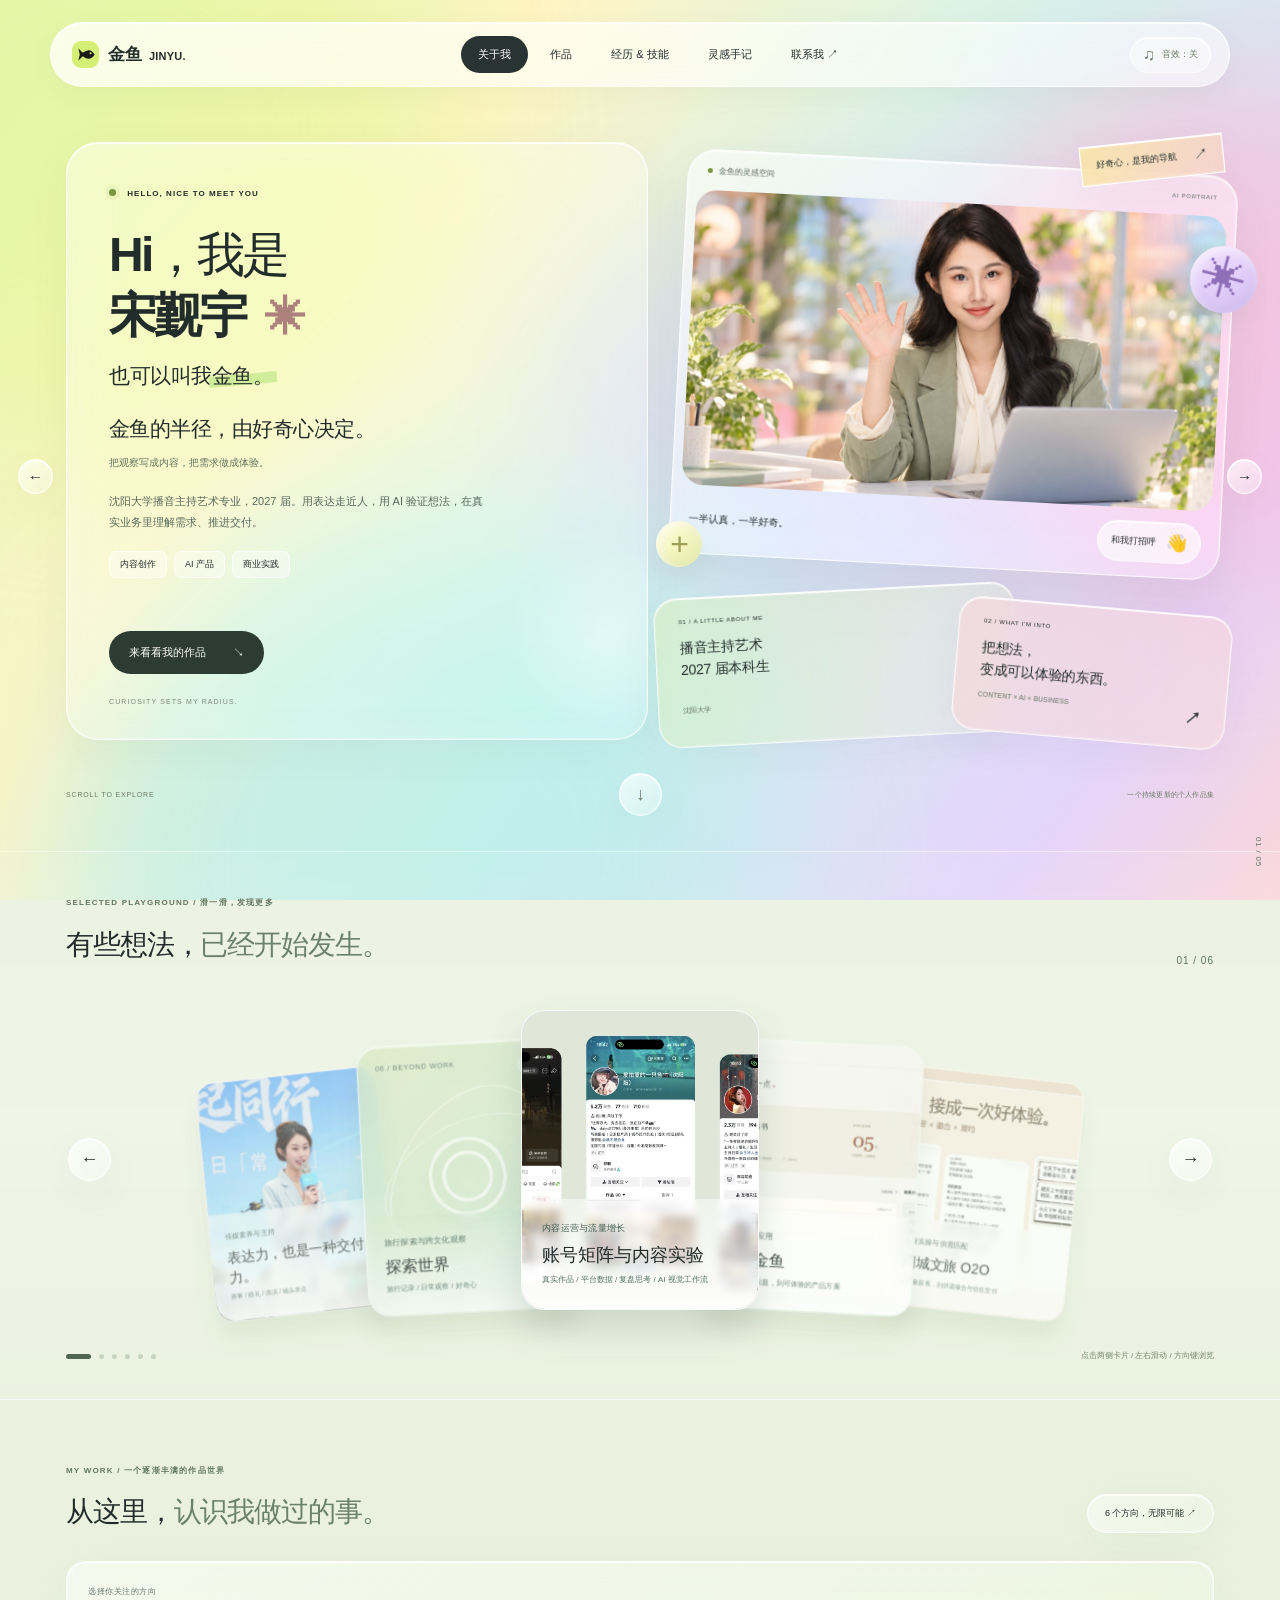
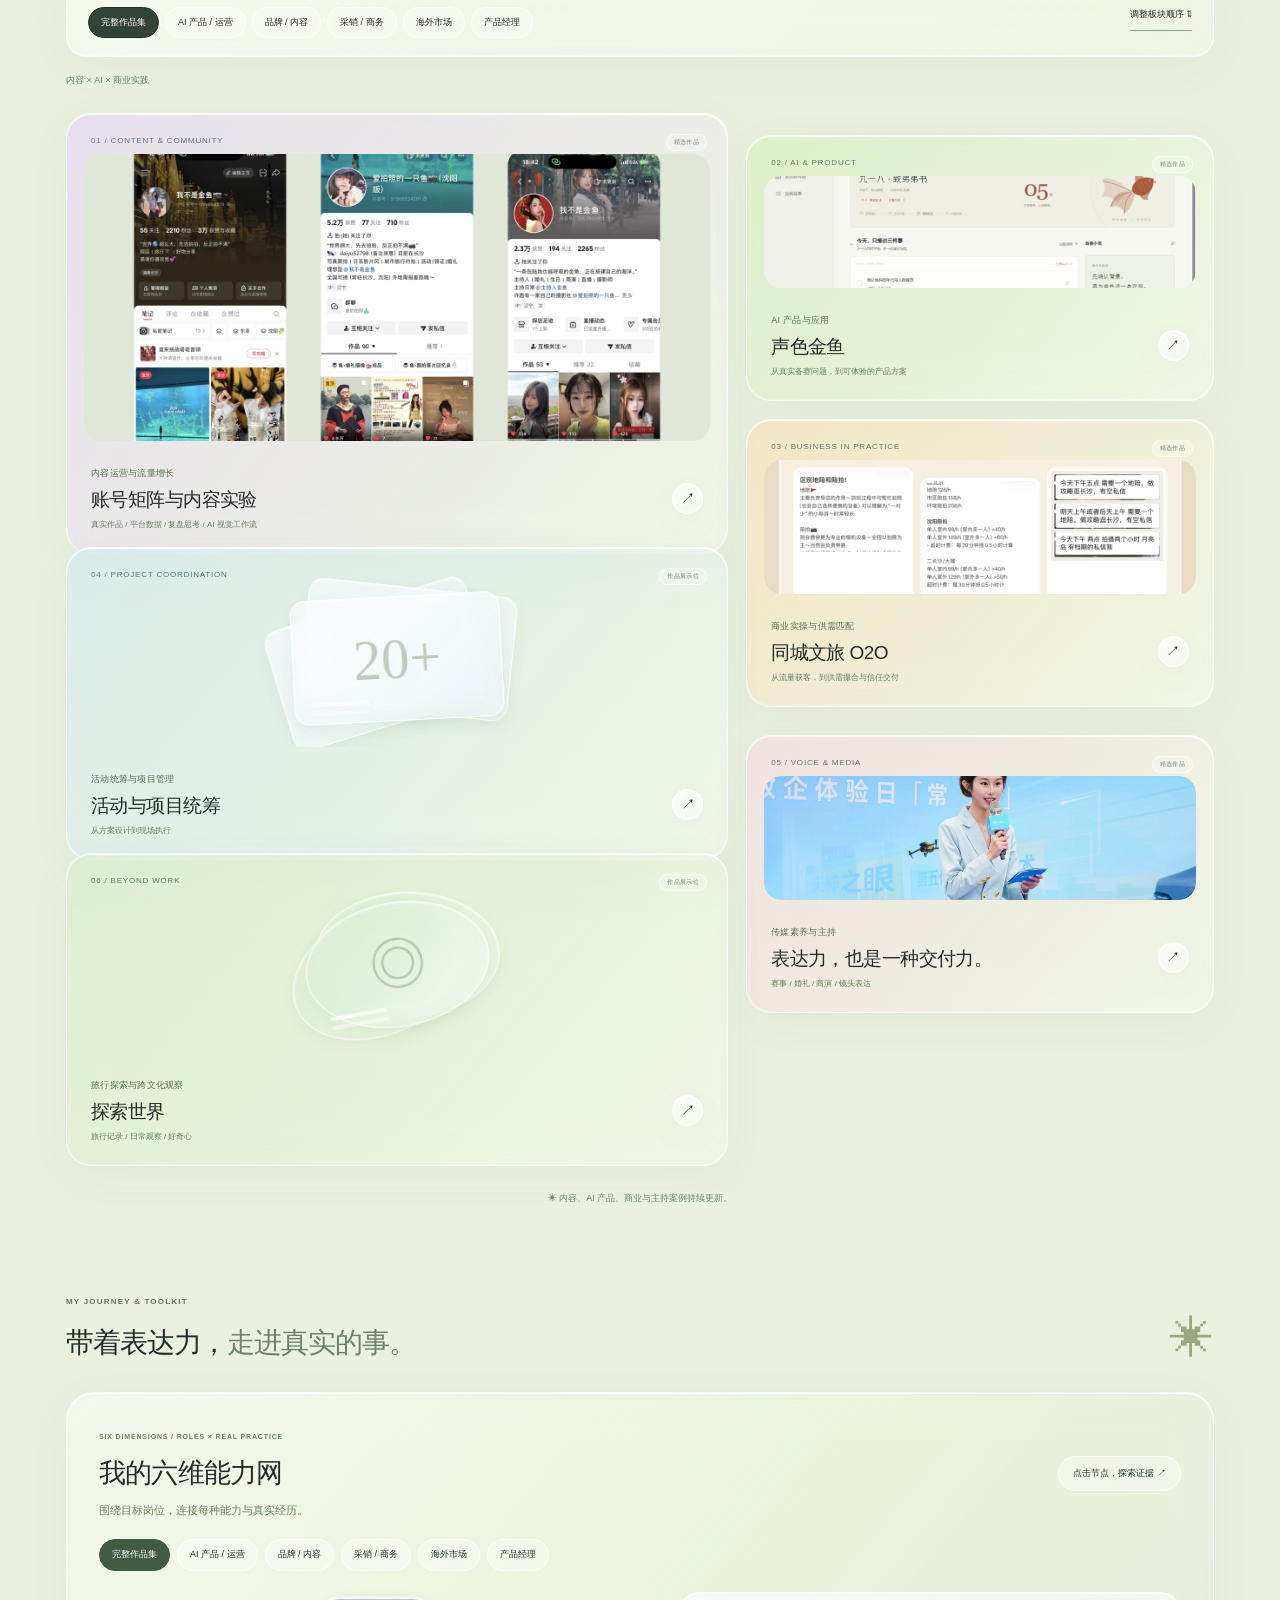
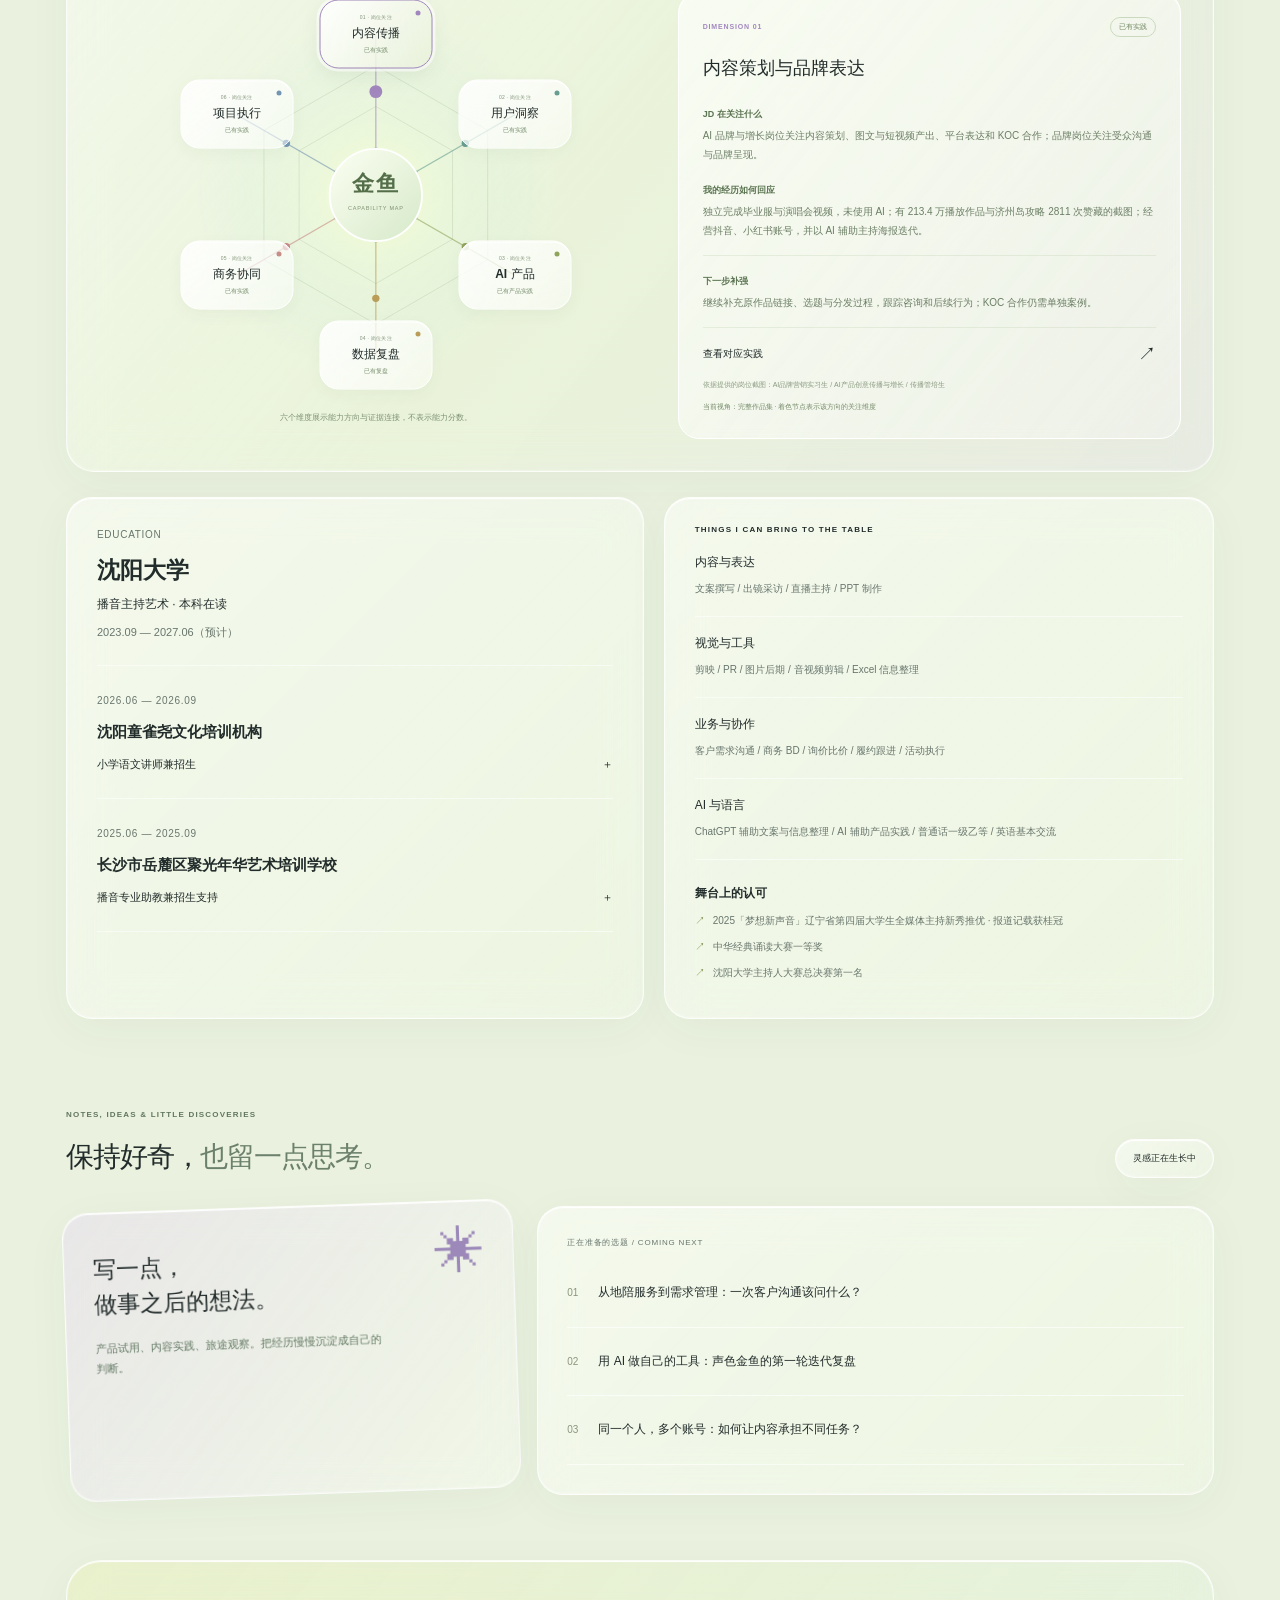
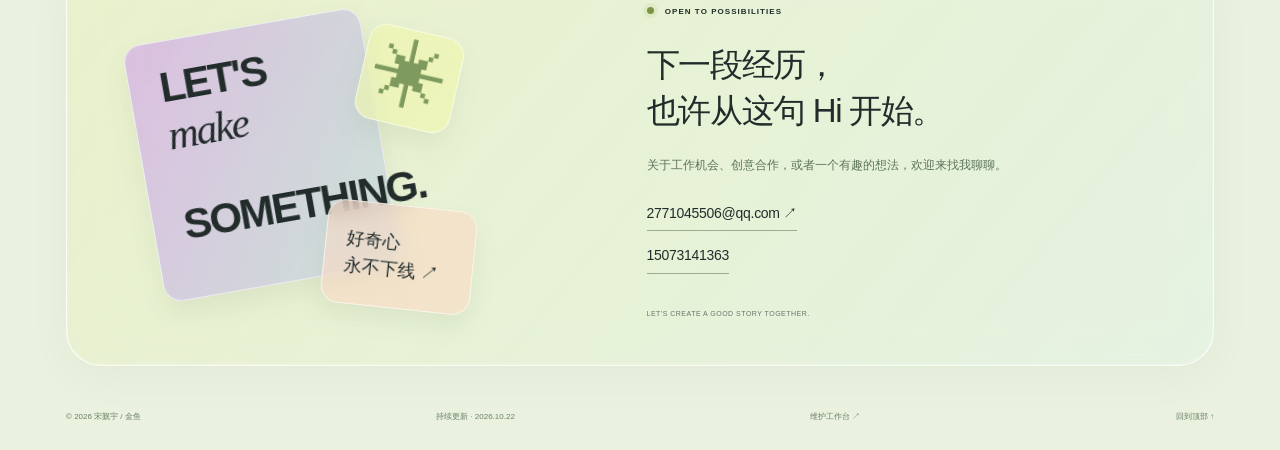
==== index.html @ b3b75dc0 "Publish full Jinyu portfolio static mirror" ====
<!doctype html>
<html lang="zh-CN"><head><meta charset="utf-8"><meta name="viewport" content="width=device-width,initial-scale=1"><meta name="theme-color" content="#eff5d5"><meta name="description" content="宋觐宇的个人作品集：内容创作、AI 产品与商业实践。"><title>宋觐宇 · 金鱼 | 一个正在生长的作品集</title><link rel="icon" href="assets/icon.svg"><link rel="stylesheet" href="style.css"><link rel="stylesheet" href="skeleton.css"><link rel="stylesheet" href="enhancements.css"><link rel="stylesheet" href="content-updates.css"><link rel="stylesheet" href="commerce.css"><link rel="stylesheet" href="ai-product.css"><link rel="stylesheet" href="voice.css"><script src="content.js" defer></script><script src="commerce.js" defer></script><script src="ai-product.js" defer></script><script src="voice.js" defer></script><script src="main.js" defer></script><script src="enhancements.js" defer></script></head>
<body><a class="skip" href="#main">跳到正文</a><div class="gradient-bg" aria-hidden="true"><i></i><i></i><i></i><i></i></div><header class="nav glass"><a class="brand" href="#hello"><img src="assets/icon.svg" alt=""><b>金鱼<span> JINYU.</span></b></a><nav aria-label="主导航"><a href="#hello" class="active">关于我</a><a href="#work">作品</a><a href="#experience">经历 & 技能</a><a href="#insights">灵感手记</a><a href="#contact">联系我 ↗</a></nav><button id="sound-toggle" class="sound-toggle" type="button" aria-pressed="false" aria-label="开启页面音效"><span class="sound-icon" aria-hidden="true">♫</span><span class="sound-label">音效：关</span></button></header>
<div class="page-rail"><button id="section-prev" class="glass round-btn" aria-label="上一个页面板块">←</button><span id="section-position">01 / 05</span><button id="section-next" class="glass round-btn" aria-label="下一个页面板块">→</button></div>
<main id="main"><section id="hello" class="hero wrap"><div class="hero-grid"><div class="hello-copy glass"><p class="eyebrow"><span class="status-dot"></span> HELLO, NICE TO MEET YOU</p><h1>Hi，我是<br><span class="name-line">宋觐宇<span class="hello-spark">✳</span></span><span class="alias-line">也可以叫我<span>金鱼。</span></span></h1><div class="brand-manifesto"><p id="brand-slogan"></p><span id="brand-subline"></span></div><p id="intro" class="intro"></p><div class="hero-tags"><span>内容创作</span><span>AI 产品</span><span>商业实践</span></div><a class="btn dark-btn" href="#work">来看看我的作品 <span>↘</span></a><span class="tiny-caption">CURIOSITY SETS MY RADIUS.</span></div><div class="character-wrap"><div class="character-card glass" id="character-card"><div class="character-meta"><span><i class="status-dot"></i> 金鱼的灵感空间</span><span>AI PORTRAIT</span></div><img id="ai-portrait" class="ai-portrait" src="assets/jinyu-ai-hello.png" alt="基于宋觐宇照片生成的 AI 形象，坐在桌前微笑抬手打招呼"><div class="portrait-bottom"><span>一半认真，一半好奇。</span><button id="greet" class="greet-btn" aria-label="和金鱼打招呼">和我打招呼 <span class="hand">👋</span></button></div><div id="greeting" class="greeting glass" role="status">嗨，欢迎来到我的小宇宙！</div></div><span class="sticker sticker-top glass">好奇心，是我的导航 <span>↗</span></span><div class="float-orb orb-one" aria-hidden="true">✳</div><div class="float-orb orb-two" aria-hidden="true">+</div></div><a class="mini-card mini-lime glass" href="#experience"><span>01 / A LITTLE ABOUT ME</span><strong>播音主持艺术<br>2027 届本科生</strong><small>沈阳大学 <b>↗</b></small></a><a class="mini-card mini-pink glass" href="#work"><span>02 / WHAT I'M INTO</span><strong>把想法，<br>变成可以体验的东西。</strong><small>CONTENT × AI × BUSINESS <b>↗</b></small></a></div><div class="hero-foot"><span>SCROLL TO EXPLORE</span><a class="glass round-btn" href="#playground" aria-label="向下探索作品">↓</a><span>一个持续更新的个人作品集</span></div></section>
<section id="playground" class="playground"><div class="wrap"><div class="section-head"><div><p class="eyebrow">SELECTED PLAYGROUND / 滑一滑，发现更多</p><h2>有些想法，<span>已经开始发生。</span></h2></div><span class="section-index" id="carousel-count">01 / 06</span></div><div id="carousel" class="carousel" tabindex="0" aria-label="项目轮播，可用左右方向键切换"><button id="carousel-prev" class="glass round-btn carousel-arrow prev" aria-label="上一个作品">←</button><div id="carousel-cards" class="carousel-cards"></div><button id="carousel-next" class="glass round-btn carousel-arrow next" aria-label="下一个作品">→</button></div><div class="carousel-bottom"><div id="carousel-dots" class="carousel-dots" aria-label="选择作品"></div><p>点击两侧卡片 / 左右滑动 / 方向键浏览</p></div></div></section>
<section id="work" class="work wrap"><div class="section-head"><div><p class="eyebrow">MY WORK / 一个逐渐丰满的作品世界</p><h2>从这里，<span>认识我做过的事。</span></h2></div><span class="glass section-pill">6 个方向，无限可能 ↗</span></div><div class="rolebar glass"><div><span class="small-label">选择你关注的方向</span><div id="roles" class="roles" aria-label="按岗位浏览"></div></div><button id="customize" class="subtle-btn" aria-expanded="false" aria-controls="order-panel">调整板块顺序 ⇅</button></div><p id="role-line" class="role-line" aria-live="polite"></p><div id="order-panel" class="order-panel glass" hidden><div class="order-head"><div><b>把最相关的经历放在前面</b><p>拖动或用箭头排序，再复制专属投递链接。</p></div><button class="subtle-btn" id="reset-order">恢复岗位默认</button></div><ul id="order-list"></ul><div class="share-row"><button class="btn dark-btn" id="copy-view">复制当前投递链接 ↗</button><input id="view-url" readonly aria-label="当前投递链接"></div></div><div id="modules" class="bento-grid"></div><p class="skeleton-note">✳ 内容、AI 产品、商业与主持案例持续更新。</p></section>
<section id="experience" class="experience wrap"><div class="section-head"><div><p class="eyebrow">MY JOURNEY & TOOLKIT</p><h2>带着表达力，<span>走进真实的事。</span></h2></div><span class="note-icon">✳</span></div><div id="capabilities" class="capability-network glass"><div class="network-heading"><div><span class="eyebrow">SIX DIMENSIONS / ROLES × REAL PRACTICE</span><h3>我的六维能力网</h3><p>围绕目标岗位，连接每种能力与真实经历。</p></div><span class="network-badge">点击节点，探索证据 ↗</span></div><div id="network-role-filters" class="network-role-filters" aria-label="按目标岗位查看能力"></div><div class="network-layout"><div class="network-figure"><div id="network-chart" class="network-chart" aria-label="六维能力网络"></div><p class="network-footnote">六个维度展示能力方向与证据连接，不表示能力分数。</p></div><div id="network-detail" class="network-detail" aria-live="polite"></div></div></div><div class="experience-grid"><div class="experience-sheet glass"><div class="education"><span class="small-label">EDUCATION</span><h3>沈阳大学</h3><p>播音主持艺术 · 本科在读</p><span class="muted">2023.09 — 2027.06（预计）</span></div><div id="internships"></div></div><div class="toolkit glass"><p class="eyebrow">THINGS I CAN BRING TO THE TABLE</p><div id="skills"></div><div class="honors"><h3>舞台上的认可</h3><ul id="honors"></ul></div></div></div></section>
<section id="insights" class="insights wrap"><div class="section-head"><div><p class="eyebrow">NOTES, IDEAS & LITTLE DISCOVERIES</p><h2>保持好奇，<span>也留一点思考。</span></h2></div><span class="glass section-pill">灵感正在生长中</span></div><div id="posts"></div><div class="notes-empty notes-grid"><div class="notes-intro glass"><span class="scribble-star">✳</span><h3>写一点，<br>做事之后的想法。</h3><p>产品试用、内容实践、旅途观察。把经历慢慢沉淀成自己的判断。</p></div><div class="notes-list glass"><p class="small-label">正在准备的选题 / COMING NEXT</p><ol id="post-ideas"></ol></div></div></section>
<section id="contact" class="contact wrap glass"><div class="contact-collage" aria-hidden="true"><div class="collage-tile tile-a">LET'S<br><i>make</i><br>SOMETHING.</div><div class="collage-tile tile-b">✳</div><div class="collage-tile tile-c">好奇心<br>永不下线 ↗</div></div><div class="contact-copy"><p class="eyebrow"><span class="status-dot"></span> OPEN TO POSSIBILITIES</p><h2>下一段经历，<br>也许从这句 Hi 开始。</h2><p>关于工作机会、创意合作，或者一个有趣的想法，欢迎来找我聊聊。</p><div class="contact-links"><a id="email-link"></a><a id="phone-link"></a></div><span class="small-label">LET'S CREATE A GOOD STORY TOGETHER.</span></div></section></main><footer class="wrap footer"><span>© <span id="year"></span> 宋觐宇 / 金鱼</span><span>持续更新 · <span id="updated"></span></span><a href="studio.html">维护工作台 ↗</a><a href="#hello">回到顶部 ↑</a></footer>
<dialog id="case-dialog"><div class="dialog-top"><span class="eyebrow" id="case-eyebrow"></span><button class="close-btn" aria-label="关闭项目详情">×</button></div><div id="case-body"></div></dialog><dialog id="image-dialog"><button class="close-btn" aria-label="关闭图片">×</button><img id="lightbox-image" alt=""><p id="lightbox-caption"></p></dialog><div id="toast" role="status" aria-live="polite"></div></body></html>
---- style.css ----
@charset "UTF-8";
:root{--paper:#f4f3ec;--ink:#20211e;--muted:#6c6d65;--line:#d9d9ce;--lime:#d4ef73;--lavender:#dfd5ef;--sand:#e8e2d6;--radius:18px}*{box-sizing:border-box}html{scroll-behavior:smooth;scroll-padding-top:100px}body{margin:0;background:var(--paper);color:var(--ink);font-family:Arial,"PingFang SC","Microsoft YaHei",sans-serif;-webkit-font-smoothing:antialiased}a{color:inherit;text-decoration:none}button,input,textarea,select{font:inherit}button{cursor:pointer;color:inherit}button:disabled{opacity:.25;cursor:default}button,a,input,textarea,select{-webkit-tap-highlight-color:transparent}button:focus-visible,a:focus-visible,input:focus-visible,textarea:focus-visible,select:focus-visible{outline:3px solid #73609d;outline-offset:5px}button{border:0}p{line-height:1.85}h1,h2,h3,h4,p{margin-top:0}img{display:block;max-width:100%}.wrap{width:min(1240px,calc(100% - 96px));margin-inline:auto}.nav{height:90px;display:flex;align-items:center;justify-content:space-between;width:calc(100% - 80px);margin:auto;border-bottom:1px solid var(--line)}.brand{display:flex;align-items:center;gap:10px}.fish-mark{font-size:38px;line-height:1;transform:rotate(-25deg);color:#526533}.brand b{font-size:20px;letter-spacing:.02em}.brand b span{font-size:13px;margin-left:7px;letter-spacing:.09em}.brand-note{margin-left:20px;font-size:9px;letter-spacing:.14em;color:var(--muted)}.nav nav{display:flex;align-items:center;gap:31px;font-size:13px}.nav nav>a{padding:10px 0}.nav nav>a:hover{color:#6c7f2f}.nav .nav-contact{background:var(--ink);color:var(--paper);border-radius:30px;padding:12px 20px;min-width:112px;display:flex;justify-content:space-between;gap:16px}.hero{display:grid;grid-template-columns:1.15fr 1fr;gap:40px;padding-block:87px 82px;align-items:center}.eyebrow{font-size:10px;letter-spacing:.15em;line-height:1.6;font-weight:600}.status-dot{display:inline-block;width:7px;height:7px;background:#7b9540;border-radius:100%;margin-right:8px;box-shadow:0 0 0 4px #829e3c15}.hero .eyebrow{letter-spacing:.07em;margin-bottom:30px}.hero h1{font-size:clamp(38px,4.2vw,60px);font-weight:650;letter-spacing:-.055em;line-height:1.28;margin-bottom:24px}.hero-sub{font-size:23px;letter-spacing:.07em;font-weight:500;margin-bottom:20px}.scribble{position:relative;z-index:0}.scribble:after{content:"";position:absolute;bottom:0;left:-5px;right:-5px;height:10px;background:var(--lime);z-index:-1;transform:rotate(-2deg)}.intro{font-size:14px;color:var(--muted);max-width:450px;line-height:2;margin-bottom:30px}.hero-actions{display:flex;gap:27px;align-items:center}.btn{display:inline-flex;align-items:center;justify-content:center;gap:35px;border-radius:30px;padding:16px 22px;font-size:13px;transition:transform .2s,background .2s}.dark-btn{background:var(--ink);color:#fff}.dark-btn:hover{background:#3b4131;transform:translateY(-2px)}.text-link{font-size:12px;border-bottom:1px solid #a8aaa0;padding-bottom:5px}.hero-art{position:relative;height:420px;isolation:isolate}.portrait-wrap{position:absolute;left:22%;top:26px;width:54%;height:337px;background:#e2e4d5;border-radius:45% 45% 8px 8px;overflow:hidden;transform:rotate(-6deg);box-shadow:0 12px 50px #272c1820}.portrait-wrap img{width:100%;height:100%;object-fit:cover;filter:grayscale(1);mix-blend-mode:multiply;object-position:50% 20%}.portrait-sign{position:absolute;bottom:17px;left:19px;font-family:Georgia,serif;font-style:italic;color:#fff;font-size:24px;text-shadow:0 1px 4px #000}.orbit{position:absolute;inset:47px 2px 50px;border:1px solid #b5b8a2;border-radius:50%;transform:rotate(-29deg);z-index:-1}.orbit-two{inset:95px -5px 100px;transform:rotate(32deg)}.art-coord{position:absolute;left:9%;top:1px;font-size:8px;letter-spacing:.16em;color:#737768}.sticker{position:absolute;box-shadow:0 7px 20px #25251a13}.sticker-top{background:var(--lime);padding:14px 18px;right:-1%;top:60px;font-size:13px;transform:rotate(9deg);border:1px solid #b9d35d}.sticker-top span{font-size:20px;vertical-align:middle;margin-left:18px}.sticker-bottom{left:2%;bottom:28px;background:var(--lavender);padding:19px 24px;transform:rotate(-5deg);border:1px solid #c2b8d2}.sticker-bottom>span{display:block;font-size:8px;letter-spacing:.2em;margin-bottom:9px}.sticker-bottom b{font-size:16px;line-height:1.6;font-weight:500}.giant-star{position:absolute;font-size:108px;right:1%;bottom:27px;line-height:1;color:#37432d;animation:slowspin 36s linear infinite}.art-footer{position:absolute;bottom:-14px;right:2%;font-size:8px;letter-spacing:.18em;color:var(--muted)}.ticker{background:var(--ink);color:var(--paper);overflow:hidden;padding:17px 0;border-block:1px solid var(--ink);transform:rotate(-1deg);margin:0 -2px}.ticker>div{white-space:nowrap;font-size:13px;letter-spacing:.19em;word-spacing:5px;animation:marquee 40s linear infinite;width:max-content}.ticker span{color:var(--lime);margin:0 43px;font-size:20px;vertical-align:middle}.stats{display:grid;grid-template-columns:repeat(4,1fr);padding-block:60px 62px;border-bottom:1px solid var(--line)}.stats>div{display:flex;gap:18px;align-items:center;border-left:1px solid var(--line);padding-left:30px}.stats>div:first-child{border:0;padding-left:0}.stats b{font-size:43px;font-weight:500;letter-spacing:-.07em;white-space:nowrap}.stats b span{font-size:21px}.stats p{font-size:11px;margin:0;line-height:1.7}.stats small{display:block;color:var(--muted);font-size:9px;margin-top:4px}.section-head{display:flex;align-items:end;justify-content:space-between;margin-bottom:34px;gap:20px}.section-head .eyebrow{color:var(--muted);margin-bottom:16px}.section-head h2{font-size:32px;line-height:1.5;letter-spacing:-.04em;font-weight:600;margin:0}.section-head h2 span{color:#8b8c81}.section-index{font-size:11px;letter-spacing:.1em;white-space:nowrap}.work{padding-block:80px 20px}.rolebar{display:flex;align-items:end;justify-content:space-between;gap:20px}.small-label{font-size:10px;color:var(--muted);letter-spacing:.07em}.roles{display:flex;flex-wrap:wrap;gap:8px;margin-top:12px}.roles button{border:1px solid var(--line);background:transparent;padding:10px 15px;border-radius:22px;font-size:11px;transition:background .2s}.roles button.active{background:var(--ink);border-color:var(--ink);color:#fff}.roles button:hover:not(.active){background:#e6e7dc}.subtle-btn{background:transparent;border-bottom:1px solid #a6a89c;padding:9px 0;font-size:11px;white-space:nowrap}.subtle-btn span{padding-left:12px}.role-line{font-size:11px;color:var(--muted);margin-top:15px;margin-bottom:28px}.order-panel{border:1px solid #c8cbb8;border-radius:var(--radius);padding:25px;margin:22px 0 30px;background:#eceee2}.order-head{display:flex;justify-content:space-between;gap:20px}.order-head b{font-size:15px}.order-head p{font-size:11px;color:var(--muted);margin-block:9px 20px}.order-panel ul{padding:0;list-style:none;display:grid;grid-template-columns:1fr 1fr;gap:7px;margin:0 0 20px}.order-panel li{background:var(--paper);border:1px solid var(--line);padding:10px;display:flex;align-items:center;gap:12px;border-radius:7px;cursor:grab}.order-panel li.dragging{opacity:.35}.drag-grip{font-size:20px}.order-num{font-size:10px;color:var(--muted)}.order-panel li b{flex:1;font-size:12px;font-weight:500}.order-panel li button{background:#e5e7db;width:28px;height:28px;border-radius:50%}.share-row{display:flex;align-items:center;gap:15px}.share-row input{flex:1;min-width:0;border:1px solid var(--line);border-radius:6px;padding:12px;background:#fff;font-size:10px}.project{display:grid;grid-template-columns:1.08fr 1fr;border:1px solid var(--line);border-radius:var(--radius);margin-bottom:30px;overflow:hidden;min-height:420px;background:#f9f8f3}.project:nth-child(even) .project-visual{order:2}.project-visual{position:relative;min-height:420px;overflow:hidden;display:flex;align-items:center;justify-content:center;isolation:isolate}.lavender .project-visual{background:var(--lavender)}.lime .project-visual{background:#e5eccb}.sand .project-visual{background:var(--sand)}.dark .project-visual{background:#292c25;color:var(--paper)}.project-copy{padding:43px 42px 30px;display:flex;flex-direction:column;align-items:start}.project-copy .eyebrow{font-size:8px;letter-spacing:.14em;color:var(--muted);margin-bottom:22px}.tags{display:flex;gap:6px;flex-wrap:wrap}.tags span{font-size:9px;border:1px solid var(--line);border-radius:20px;padding:4px 9px;color:#73756a}.project h3{font-size:27px;line-height:1.4;letter-spacing:-.035em;margin-block:18px 14px;font-weight:550}.project-desc{font-size:12px;line-height:1.95;color:var(--muted);margin-bottom:23px}.project-result{display:flex;align-items:center;gap:17px;margin-top:auto;margin-bottom:23px}.project-result b{font-weight:500;font-size:29px;letter-spacing:-.04em;white-space:nowrap}.project-result span{font-size:9px;line-height:1.7;color:var(--muted);max-width:160px}.case-link{width:100%;display:flex;align-items:center;justify-content:space-between;background:transparent;border-top:1px solid var(--line);padding:15px 0 0;font-size:11px;text-align:left}.case-link>span{font-size:21px;transition:transform .2s}.case-link:hover>span{transform:translate(3px,-3px)}.social-stack{display:flex;gap:18px;width:70%;height:340px;transform:rotate(-8deg);align-items:center;transition:transform .4s}.social-stack img{width:48%;height:320px;object-fit:cover;border:5px solid #242820;border-radius:21px;box-shadow:10px 15px 25px #0002}.social-stack img:first-child{transform:translateY(30px);height:290px}.project:hover .social-stack{transform:rotate(-4deg)}.visual-caption{position:absolute;bottom:23px;left:28px;font-size:8px;letter-spacing:.13em;color:#64615f}.browser-frame{width:88%;border:1px solid #bfc6ac;box-shadow:0 15px 30px #26301a1c;border-radius:10px;overflow:hidden;transform:rotate(-4deg);transition:transform .4s}.browser-frame>div{height:25px;background:#f9faf5;display:flex;align-items:center;gap:4px;padding-inline:10px}.browser-frame i{width:4px;height:4px;background:#b9beae;border-radius:50%}.browser-frame span{font-size:6px;letter-spacing:.1em;margin:auto;color:#818676}.browser-frame img{width:100%;height:282px;object-fit:cover;object-position:left top}.project:hover .browser-frame{transform:rotate(0)}.float-label{position:absolute;bottom:29px;right:20px;padding:11px 18px;background:var(--lime);font-size:12px;transform:rotate(5deg)}.flow-art{display:flex;flex-direction:column;align-items:center;gap:8px;width:80%;transform:rotate(-4deg);font-size:16px}.flow-art>span,.flow-art>div>span{border:1px solid #acae9f;border-radius:7px;background:#f7f5ed;padding:20px 30px;text-align:center}.flow-art>div{display:flex;gap:10px}.flow-art>div>span{font-size:13px;min-width:130px}.flow-art b{font-weight:400;color:#8b8b7b;font-size:23px}.flow-art>span.flow-final{background:var(--lime);border-color:#a7be59}.event-art{width:72%;transform:rotate(-5deg)}.event-art>span{font-size:14px;letter-spacing:.1em;color:#b0b7a4}.event-art strong{font-size:145px;letter-spacing:-.08em;display:block;line-height:1.4;font-weight:400;color:var(--lime)}.event-art strong span{font-size:75px}.event-art>div{font-size:20px;display:flex;justify-content:space-between;border-top:1px solid #60664e;padding-top:18px}.event-art p{font-size:8px;letter-spacing:.2em;color:#a1a592;margin-top:25px}.stage-photo{width:76%;height:355px;object-fit:cover;object-position:50% 10%;transform:rotate(4deg);border:9px solid #f7f5ef;box-shadow:10px 15px 20px #0002;transition:transform .4s}.project:hover .stage-photo{transform:rotate(1deg)}.stage-label{position:absolute;bottom:24px;left:18px;font-size:8px;letter-spacing:.15em;background:var(--lime);padding:10px 16px;transform:rotate(-4deg)}.world-art{position:relative;width:330px;height:330px;border:1px solid #b7b7a5;border-radius:50%;transform:rotate(-13deg)}.latitude{position:absolute;inset:80px 0;border:1px solid #b7b7a5;border-radius:50%}.longitude{position:absolute;inset:0 80px;border:1px solid #b7b7a5;border-radius:50%}.world-star{position:absolute;left:30px;top:-10px;font-size:90px;color:#68774f}.world-text{position:absolute;top:115px;left:-28px;font-size:29px;font-weight:700;line-height:1.25;letter-spacing:-.04em;white-space:nowrap;background:var(--sand);padding:10px}.world-bottom{position:absolute;bottom:30px;left:42px;font-size:11px;white-space:nowrap}.experience{padding-block:70px 80px;border-bottom:1px solid var(--line)}.experience-grid{display:grid;grid-template-columns:1.1fr 1fr;gap:80px}.education{padding-block:20px 25px;border-bottom:1px solid var(--line)}.education h3{font-size:21px;margin-block:13px 7px}.education p{font-size:13px;margin-bottom:7px}.muted{font-size:11px;color:var(--muted)}.internship{padding-block:26px;border-bottom:1px solid var(--line)}summary{cursor:pointer;list-style:none}summary::-webkit-details-marker{display:none}.internship h3{font-size:16px;margin-block:12px 10px;line-height:1.6}.internship summary p{font-size:12px;margin:0;display:flex;justify-content:space-between}.internship>p{font-size:12px;color:var(--muted);margin-top:20px}.internship .star-grid{grid-template-columns:1fr;gap:10px}.internship .star-grid>div{padding:13px}.internship .star-grid h4{display:inline-block}.internship .star-grid p{font-size:11px;margin:6px 0 0}.internship .star-letter{font-size:16px;margin-right:10px}.toolkit{padding-top:20px}.skill{padding-block:19px;border-bottom:1px solid var(--line)}.skill h3{font-size:13px;font-weight:500;margin-bottom:8px}.skill p{font-size:11px;color:var(--muted);margin:0;line-height:1.9}.honors{margin-top:25px}.honors h3{font-size:13px}.honors ul{list-style:none;padding:0;margin:0}.honors li{font-size:11px;color:var(--muted);margin-bottom:12px;padding-left:18px;position:relative}.honors li:before{content:'↗';position:absolute;left:0;color:#798745}.insights{padding-block:75px 90px}.note-icon{font-size:52px;font-weight:300}.notes-empty{border-top:1px solid var(--line);padding-block:30px;display:grid;grid-template-columns:1fr 1.6fr;gap:0 55px}.notes-empty>.eyebrow{font-size:16px;letter-spacing:0}.notes-empty>p:nth-child(2){font-size:12px;color:var(--muted);margin-bottom:20px}.notes-empty>.small-label{grid-column:1;margin-top:12px}.notes-empty ol{grid-column:2;list-style:none;padding:0;margin:0;counter-reset:notes}.notes-empty li{font-size:12px;border-bottom:1px solid var(--line);padding-block:15px;line-height:1.7;counter-increment:notes}.notes-empty li:before{content:'0' counter(notes);font-size:10px;color:#8c947b;margin-right:20px}.post{padding:25px;border-top:1px solid var(--line)}.post h3{font-size:20px;margin:15px 0}.post summary>span:last-child{font-size:11px}.post-body{line-height:2;font-size:14px;max-width:800px;padding-block:20px}.contact{background:var(--lime);padding-block:75px 25px}.contact h2{font-size:clamp(38px,5vw,64px);font-weight:550;line-height:1.25;letter-spacing:-.04em;margin-block:25px}.contact h2>span{display:inline-block;margin-left:24px}.contact>.wrap>p:not(.eyebrow){max-width:540px;font-size:13px;line-height:2}.contact-links{display:flex;gap:35px;align-items:center;flex-wrap:wrap;margin-block:30px 65px}.contact-links a{font-size:20px;letter-spacing:-.02em;border-bottom:1px solid #5b6c35;padding-bottom:8px}.contact-bottom{display:flex;justify-content:space-between;border-top:1px solid #adbf65;padding-top:20px;font-size:10px;gap:20px;line-height:1.8}.footer{display:flex;justify-content:space-between;gap:20px;padding-block:27px;font-size:9px;color:var(--muted)}dialog{border:0;border-radius:16px;max-width:1000px;width:calc(100% - 48px);max-height:90dvh;background:var(--paper);padding:35px;color:var(--ink);overscroll-behavior:contain;box-shadow:0 20px 100px #0003}dialog::backdrop{background:#171a13ae;backdrop-filter:blur(6px)}.dialog-top{display:flex;justify-content:space-between;align-items:center;margin-bottom:20px}.dialog-top .eyebrow{margin:0;font-size:9px}.close-btn{width:35px;height:35px;border-radius:50%;background:#e1e2d7;font-size:24px;flex-shrink:0}.dialog-top+div>h2{font-size:29px;line-height:1.5;margin-bottom:10px}.case-subtitle{font-size:12px;color:var(--muted);margin-bottom:26px}.star-grid{display:grid;grid-template-columns:1fr 1fr;gap:12px}.star-grid>div{border:1px solid var(--line);padding:22px;border-radius:10px}.star-letter{color:#8e9a70;font-size:24px;display:inline-block;margin-right:12px}.star-grid h4{display:inline-block;font-size:13px;font-weight:500;margin-bottom:12px}.star-grid p{font-size:12px;line-height:1.95;color:#5f6255;margin:0}.takeaway{background:#e5e9d7;border-radius:10px;padding:22px;margin-block:20px}.takeaway .eyebrow{font-size:8px}.takeaway p{font-size:13px;margin:10px 0 0}.evidence-title{font-size:15px;margin:30px 0 18px}.evidence-grid{display:grid;grid-template-columns:repeat(auto-fit,minmax(180px,1fr));gap:12px;margin-bottom:20px}.evidence{background:#e7e6de;padding:12px;border-radius:8px}.evidence img{height:260px;width:100%;object-fit:contain}.evidence span{font-size:10px;display:block;margin-top:12px;text-align:left;line-height:1.7}.source-note{font-size:9px;color:#888c7f;margin-top:25px}.modal-open{overflow:hidden}#image-dialog{max-width:1100px;text-align:center;padding:20px;background:#242720;color:#fff}#image-dialog .close-btn{position:sticky;top:0;float:right}#image-dialog img{max-height:78dvh;margin:auto;object-fit:contain}#image-dialog p{font-size:11px;margin:12px 0 0}#toast{position:fixed;bottom:30px;left:50%;transform:translate(-50%,20px);background:var(--ink);color:#fff;font-size:12px;padding:15px 25px;border-radius:30px;z-index:20;opacity:0;pointer-events:none;transition:all .2s;max-width:90vw;text-align:center}#toast.show{opacity:1;transform:translate(-50%,0)}.skip{position:fixed;left:20px;top:-100px;background:var(--ink);color:#fff;padding:12px;z-index:99}.skip:focus{top:10px}.draft-banner{background:#eece88;padding:10px;text-align:center;font-size:12px}.draft-banner+.nav{margin-top:0}[hidden]{display:none!important}@keyframes slowspin{to{transform:rotate(360deg)}}@keyframes marquee{to{transform:translateX(-50%)}}
html,body{overflow-x:clip}
@media(min-width:1550px){.hero{padding-block:100px}.hero-art{height:440px}.portrait-wrap{height:360px}.project{min-height:460px}.project-visual{min-height:460px}.project-copy{padding:50px}}
@media(max-width:1100px){.wrap{width:calc(100% - 64px)}.nav{width:calc(100% - 48px)}.brand-note{display:none}.hero{gap:15px;padding-block:65px}.hero-art{height:380px}.portrait-wrap{height:300px}.sticker-bottom{left:0}.sticker-top{font-size:11px}.giant-star{font-size:85px}.hero h1{font-size:43px}.stats>div{padding-left:18px;gap:12px}.stats b{font-size:35px}.stats p{font-size:10px}.stats small{font-size:8px}.project-copy{padding:32px 28px}.project h3{font-size:23px}.project-visual{min-height:405px}.experience-grid{gap:45px}.world-art{width:270px;height:270px}.world-text{font-size:25px;top:90px}.world-star{font-size:75px}.world-bottom{left:24px;bottom:25px}.rolebar{align-items:start}.subtle-btn{margin-top:24px}}
@media(max-width:760px){.wrap{width:calc(100% - 40px)}.nav{height:73px;width:calc(100% - 36px)}.brand b{font-size:17px}.brand b span{font-size:9px;margin-left:4px}.fish-mark{font-size:28px}.nav nav{gap:16px;font-size:11px}.nav nav>a:nth-child(2),.nav nav>a:nth-child(3){display:none}.nav .nav-contact{min-width:85px;padding:10px 13px}.hero{grid-template-columns:1fr;padding-block:40px 40px;gap:38px}.hero h1{font-size:42px;letter-spacing:-.06em}.hero .eyebrow{font-size:9px;margin-bottom:23px}.hero-sub{font-size:21px}.intro{font-size:12px;max-width:100%}.hero-actions{gap:23px}.btn{font-size:12px;padding:14px 20px;gap:25px}.text-link{font-size:11px}.hero-art{width:min(430px,100%);margin:auto;height:350px}.portrait-wrap{height:280px;top:20px;left:22%;width:51%}.sticker-top{right:0;top:49px}.sticker-bottom{bottom:28px;left:1%;padding:15px 19px}.sticker-bottom b{font-size:14px}.giant-star{right:0;bottom:42px;font-size:84px}.art-coord{font-size:7px}.art-footer{font-size:7px;bottom:1px}.ticker{padding-block:11px}.ticker>div{font-size:10px}.ticker span{font-size:16px;margin-inline:28px}.stats{grid-template-columns:1fr 1fr;gap:28px 12px;padding-block:35px}.stats>div{padding-left:15px;gap:12px}.stats>div:nth-child(3){border:0;padding-left:0}.stats b{font-size:36px}.stats p{font-size:10px}.work{padding-block:50px 0}.section-head h2{font-size:25px}.section-head h2 span{display:block}.section-head{margin-bottom:25px}.section-head .eyebrow{font-size:8px;letter-spacing:.1em}.section-index{font-size:9px}.rolebar{display:block}.roles{gap:7px}.roles button{padding:9px 12px;font-size:10px}.subtle-btn{margin-top:14px}.role-line{font-size:10px;margin-top:12px}.order-panel{padding:16px}.order-head{display:block}.order-head .subtle-btn{margin:0 0 15px}.order-panel ul{grid-template-columns:1fr}.share-row{display:block}.share-row .btn{width:100%;margin-bottom:12px}.share-row input{width:100%;font-size:9px}.project{grid-template-columns:1fr;min-height:0;margin-bottom:24px}.project:nth-child(even) .project-visual{order:0}.project-visual{min-height:310px;height:310px}.project-copy{padding:28px 25px 24px}.project-copy .eyebrow{margin-bottom:15px}.project h3{font-size:24px;margin-block:17px 12px}.project-desc{font-size:12px;margin-bottom:20px}.project-result{margin-bottom:20px}.project-result b{font-size:28px}.project-result span{max-width:none}.social-stack{height:270px;width:62%;max-width:290px;gap:12px}.social-stack img{height:255px;border-width:4px}.social-stack img:first-child{height:230px;transform:translateY(15px)}.visual-caption{bottom:15px;font-size:7px;left:20px}.browser-frame{width:85%;max-width:430px}.browser-frame img{height:222px}.browser-frame>div{height:20px}.float-label{bottom:17px;right:16px;padding:10px 13px;font-size:10px}.flow-art{font-size:14px;gap:5px}.flow-art>span,.flow-art>div>span{padding:14px 23px}.flow-art>div>span{font-size:11px;min-width:110px}.flow-art b{font-size:18px}.event-art{width:72%}.event-art strong{font-size:108px;line-height:1.3}.event-art>span{font-size:12px}.event-art>div{font-size:16px;padding-top:12px}.event-art p{margin-top:18px}.stage-photo{height:264px;width:70%;object-position:50% 7%}.stage-label{bottom:16px;left:15px;font-size:7px}.world-art{width:245px;height:245px}.world-text{top:80px;font-size:23px}.world-bottom{font-size:10px;bottom:26px}.world-star{font-size:64px}.experience{padding-block:35px 50px}.experience-grid{grid-template-columns:1fr;gap:25px}.education{padding-top:5px}.internship h3{font-size:15px}.toolkit{padding-top:15px}.insights{padding-block:50px}.notes-empty{grid-template-columns:1fr;gap:0}.notes-empty>p:nth-child(2){font-size:12px}.notes-empty ol{grid-column:1}.notes-empty>.small-label{margin-bottom:0}.notes-empty li{font-size:11px}.note-icon{font-size:40px}.contact{padding-top:50px}.contact h2{font-size:42px}.contact>.wrap>p:not(.eyebrow){font-size:12px}.contact-links{display:block;margin-bottom:40px}.contact-links a{display:table;margin-bottom:16px;font-size:19px}.contact-bottom{display:block;font-size:9px}.contact-bottom>a{display:block;margin-top:15px}.footer{flex-wrap:wrap;gap:12px;font-size:8px;padding-block:22px}.footer>a{margin-left:auto}dialog{padding:22px;width:calc(100% - 24px);max-height:93dvh}.dialog-top+div>h2{font-size:23px}.star-grid{grid-template-columns:1fr}.star-grid>div{padding:17px}.star-grid p{font-size:11px}.evidence-grid{grid-template-columns:1fr 1fr}.evidence img{height:200px}.evidence span{font-size:9px}.takeaway p{font-size:12px}.dialog-top .eyebrow{font-size:7px;max-width:80%}.case-subtitle{font-size:11px}.notes-empty>.eyebrow{font-size:15px}.draft-banner{font-size:10px}.order-panel li{padding:9px}.project-visual .world-art{margin-top:0}}
@media(prefers-reduced-motion:reduce){*,*:before,*:after{scroll-behavior:auto!important;animation:none!important;transition:none!important}}
@media print{.nav,.ticker,.hero-art,.rolebar,.role-line,.case-link,.footer>a,.contact-bottom>a{display:none}.wrap{width:100%}.hero{display:block;padding:20px 0}.hero h1{font-size:30px}.stats{padding:20px 0}.project{break-inside:avoid}.project-copy{padding:20px}.project-visual{min-height:280px}.project{min-height:280px}.work{padding-top:30px}.contact{padding:25px}.contact h2{font-size:30px}body{background:white}}
---- skeleton.css ----
:root{--ink:#222c2b;--muted:#68756d;--line:#ffffff85;--paper:#f1f5e9;--lime:#e9f79f;--lavender:#dfd3ff;--sand:#ffdfc6;--radius:28px}body{background:#eaf2df}.gradient-bg{position:fixed;inset:0;z-index:-2;background:linear-gradient(125deg,#e2f5c1 2%,#fff4c4 29%,#d3f3ed 57%,#e4d4fb 85%,#fbd6da);overflow:hidden}.gradient-bg i{position:absolute;border-radius:50%;filter:blur(80px);opacity:.65;animation:drift 19s ease-in-out infinite alternate}.gradient-bg i:nth-child(1){width:55vw;height:50vw;background:#e8f79a;left:-20%;top:-20%}.gradient-bg i:nth-child(2){width:40vw;height:40vw;background:#fcb8d6;right:-13%;top:8%;animation-delay:-8s}.gradient-bg i:nth-child(3){width:55vw;height:55vw;background:#b7edeb;left:5%;bottom:-35%;animation-delay:-6s}.gradient-bg i:nth-child(4){width:40vw;height:30vw;background:#d5bdff;left:43%;top:24%;opacity:.4;animation-delay:-12s}.glass{background:linear-gradient(135deg,#ffffff80,#ffffff32);border:1px solid #ffffffbf;box-shadow:inset 0 1px 1px #fff,inset 0 -1px 2px #ffffff50,0 10px 45px #3040300b;backdrop-filter:blur(22px) saturate(130%);-webkit-backdrop-filter:blur(22px) saturate(130%)}.wrap{width:min(1200px,calc(100% - 132px))}.nav{position:sticky;top:22px;z-index:12;border-radius:100px;width:min(1220px,calc(100% - 100px));height:65px;margin:22px auto 0;padding:0 18px 0 21px;gap:20px;background:linear-gradient(120deg,#ffffffc9,#ffffff8a);box-shadow:0 8px 28px #3957470c,inset 0 1px 1px #fff}.brand{gap:9px;flex-shrink:0}.brand>img{width:27px;height:27px;border-radius:9px}.brand b{font-size:17px}.brand b span{font-size:11px;letter-spacing:.02em;margin-left:3px}.nav nav{gap:5px}.nav nav>a{padding:11px 17px;border-radius:30px;font-size:11px;white-space:nowrap;transition:background .2s,color .2s}.nav nav>a:hover{color:var(--ink);background:#ffffff80}.nav nav>a.active{background:#293332;color:#fff}.nav-tag{font-size:8px;letter-spacing:.1em;color:#6c786b;white-space:nowrap}.hero{display:block;padding:55px 0 35px}.hero-grid{display:grid;grid-template-columns:1.1fr .88fr .12fr;grid-template-rows:auto 155px;gap:18px;align-items:stretch}.hello-copy{position:relative;padding:45px 42px 34px;border-radius:32px;grid-column:1;grid-row:1/3;display:flex;flex-direction:column;align-items:start;min-height:540px;overflow:hidden}.hello-copy:after{content:'';position:absolute;width:200px;height:200px;background:radial-gradient(circle,#fff6,transparent 70%);right:-60px;bottom:0;pointer-events:none}.hero .eyebrow{font-size:8px;letter-spacing:.13em;margin:0 0 28px}.hero h1{font-size:56px;letter-spacing:-.055em;font-weight:550;line-height:1.1;margin:0 0 20px}.name-line{display:block;font-weight:650;margin-top:8px;white-space:nowrap}.hello-spark{display:inline-block;font-size:41px;line-height:1;vertical-align:middle;margin-left:20px;color:#ac817d;animation:slowspin 36s linear infinite}.alias-line{display:block;font-size:21px;line-height:1.6;margin-top:17px;letter-spacing:-.02em;font-weight:400}.alias-line>span{position:relative;z-index:0}.alias-line>span:after{content:'';position:absolute;bottom:2px;left:-3px;right:-3px;height:11px;background:#d0ed99;z-index:-1;transform:rotate(-5deg)}.intro{font-size:12px;line-height:1.95;max-width:380px;margin-bottom:20px;color:#58695d}.hero-tags{display:flex;gap:7px;margin-bottom:27px;flex-wrap:wrap}.hero-tags>span{padding:6px 10px;background:#ffffff61;border:1px solid #fff9;border-radius:7px;font-size:9px}.hero-actions{margin-top:auto}.hello-copy>.btn{margin-top:auto}.tiny-caption{font-size:7px;letter-spacing:.16em;margin-top:24px;color:#7d887a}.character-wrap{grid-column:2/4;grid-row:1;position:relative;padding-top:20px;margin-left:12px;margin-right:-15px;min-width:0}.character-card{border-radius:29px;overflow:hidden;position:relative;transform:rotate(3deg);transition:transform .7s cubic-bezier(.2,.8,.2,1);padding:9px;background:linear-gradient(145deg,#fff9,#fff4);box-shadow:0 20px 40px #52674e17,inset 0 1px 2px #fff}.character-meta{display:flex;justify-content:space-between;align-items:center;padding:6px 10px 14px;font-size:8px;color:#5a6d61}.character-meta>span:last-child{font-size:6px;letter-spacing:.12em}.character-meta .status-dot{width:5px;height:5px;margin-right:4px;box-shadow:none}.ai-portrait{width:100%;height:295px;object-fit:cover;object-position:center 42%;border-radius:21px;background:linear-gradient(125deg,#e9efcf,#dfdacd)}.portrait-bottom{display:flex;justify-content:space-between;align-items:center;padding:13px 9px 5px;gap:12px}.portrait-bottom>span{font-size:10px}.greet-btn{background:#fff9;box-shadow:inset 0 1px 1px #fff;border:1px solid #fff9;border-radius:24px;padding:9px 13px;display:flex;align-items:center;gap:10px;font-size:9px;white-space:nowrap}.hand{font-size:17px;display:inline-block;transform-origin:70% 75%}.greet-btn:hover .hand{animation:wave .6s ease-in-out infinite alternate}.greeting{position:absolute;right:18px;top:69px;border-radius:16px 16px 3px 16px;padding:15px 18px;font-size:12px;opacity:0;transform:translateY(10px) scale(.94);transition:all .25s;background:#ffffffe3;max-width:85%;pointer-events:none}.character-card.say-hello{transform:rotate(-1deg) translateY(-5px)}.say-hello .greeting{opacity:1;transform:translateY(0) scale(1)}.say-hello .hand{animation:wave .4s ease-in-out 4 alternate}.sticker-top{top:-2px;right:5px;z-index:2;font-size:9px;padding:10px 15px;transform:rotate(-6deg);background:linear-gradient(120deg,#f9e89ec9,#f6d5c7bb);border:1px solid #fff}.sticker-top span{font-size:14px;margin-left:14px}.float-orb{position:absolute;border-radius:50%;display:grid;place-items:center;z-index:3;box-shadow:inset -6px -8px 15px #5c658511,inset 4px 4px 10px #fff9,0 12px 20px #55736010;pointer-events:none;animation:bob 6s ease-in-out infinite}.orb-one{width:67px;height:67px;background:linear-gradient(140deg,#f1defd,#d7c1f6);font-size:45px;color:#8f6fb7;right:-28px;top:104px;transform:rotate(15deg)}.orb-two{width:46px;height:46px;background:linear-gradient(140deg,#fdfad6,#eff4ae);font-size:32px;left:-22px;bottom:0;animation-delay:-3s;color:#9f9d5b}.mini-card{display:flex;flex-direction:column;align-items:start;border-radius:23px;padding:20px 24px;min-width:0;transition:transform .3s}.mini-card:hover{transform:translateY(-4px) rotate(-1deg)}.mini-lime{grid-column:2;grid-row:2;background:linear-gradient(125deg,#e0eebd90,#f4f9d352);margin-top:5px;margin-left:-10px;margin-right:115px;transform:rotate(-3deg)}.mini-pink{position:relative;grid-column:2/4;grid-row:2;width:50%;margin-left:auto;margin-right:-15px;margin-top:21px;background:linear-gradient(125deg,#f4d6dcba,#f9e3c75e);transform:rotate(5deg)}.mini-card>span{font-size:6px;letter-spacing:.12em;margin-bottom:12px}.mini-card strong{font-size:14px;font-weight:500;line-height:1.6;letter-spacing:-.02em}.mini-card small{font-size:7px;color:#677563;display:flex;width:100%;justify-content:space-between;margin-top:auto;padding-top:10px;gap:15px}.mini-card small b{font-size:16px;color:var(--ink)}.hero-foot{display:flex;align-items:center;justify-content:space-between;margin-top:33px;font-size:7px;letter-spacing:.12em;color:#6b7c67}.hero-foot>span:last-child{letter-spacing:.03em}.round-btn{display:flex;align-items:center;justify-content:center;width:43px;height:43px;border-radius:50%;font-size:18px;background:linear-gradient(140deg,#ffffffb9,#ffffff51);transition:transform .2s,background .2s}.round-btn:hover{transform:scale(1.08);background:#fff}.page-rail{position:fixed;left:18px;right:18px;top:51%;display:flex;align-items:center;justify-content:space-between;pointer-events:none;z-index:10}.page-rail>*{pointer-events:auto}.page-rail .round-btn{width:35px;height:35px;font-size:15px}.page-rail>span{position:fixed;right:17px;bottom:33px;font-size:8px;letter-spacing:.1em;writing-mode:vertical-rl;color:#60745e}.playground{padding:45px 0 35px;border-top:1px solid #fff8;border-bottom:1px solid #fff8;background:linear-gradient(180deg,#ffffff10,#ffffff42,#ffffff10)}.section-head{margin-bottom:28px}.section-head .eyebrow{font-size:8px;color:#62765f;letter-spacing:.15em;margin-bottom:14px}.section-head h2{font-size:28px;letter-spacing:-.04em;font-weight:550}.section-head h2 span{color:#6c816b}.section-index{font-size:10px;color:#61745e}.section-pill{padding:12px 17px;border-radius:25px;font-size:9px;white-space:nowrap}.carousel{height:365px;position:relative;perspective:1100px;touch-action:pan-y;isolation:isolate;outline-offset:2px}.carousel-cards{position:absolute;inset:0}.carousel-card{position:absolute;left:50%;top:16px;width:238px;height:300px;margin-left:-119px;border-radius:24px;overflow:hidden;padding:0;text-align:left;transform:translateX(var(--x)) translateY(var(--y)) rotateY(var(--r)) rotateZ(var(--z)) scale(var(--s));opacity:var(--opacity);z-index:var(--layer);transition:transform .6s cubic-bezier(.2,.75,.25,1),opacity .5s;box-shadow:0 22px 25px #526c4920,inset 0 1px 1px #fff;border:1px solid #ffffffd6;background:linear-gradient(135deg,var(--c1),var(--c2));backdrop-filter:blur(16px)}.carousel-card[aria-hidden=true]{pointer-events:none}.carousel-card.active{box-shadow:0 20px 35px #3d5b492b,inset 0 1px 3px #fff}.card-art{position:absolute;inset:0;overflow:hidden;display:flex;align-items:center;justify-content:center}.card-art:before{content:'';position:absolute;width:200px;height:200px;border:1px solid #fff8;border-radius:50%;transform:rotate(-25deg) scaleY(.6)}.card-art:after{content:'';position:absolute;width:150px;height:220px;border:1px solid #fff9;border-radius:50%;transform:rotate(35deg)}.art-symbol{font-family:Georgia,serif;font-size:97px;color:#ffffffa3;line-height:1;transform:rotate(-12deg);text-shadow:0 10px 20px #405b5113}.card-index{position:absolute;top:19px;left:20px;font-size:8px;letter-spacing:.1em;color:#314e4dbb}.card-placeholder{position:absolute;right:15px;top:19px;font-size:6px;letter-spacing:.06em;border:1px solid #ffffff86;border-radius:10px;padding:3px 7px;background:#ffffff35;color:#36534aaa}.carousel-card .card-bottom{position:absolute;inset:auto 0 0;padding:22px 20px;background:linear-gradient(0deg,#ffffffbb,#ffffff00);backdrop-filter:blur(5px)}.card-bottom>span{font-size:6px;letter-spacing:.12em;color:#456357}.card-bottom h3{font-size:18px;margin:8px 0 7px;font-weight:500}.card-bottom p{font-size:8px;margin:0;color:#577267;line-height:1.6}.carousel-arrow{position:absolute;top:144px;z-index:9}.carousel-arrow.prev{left:2px}.carousel-arrow.next{right:2px}.carousel-bottom{display:flex;justify-content:space-between;align-items:center;margin-top:-10px}.carousel-bottom p{font-size:8px;color:#71866e;margin:0}.carousel-dots{display:flex;gap:8px;align-items:center}.carousel-dots button{width:5px;height:5px;padding:0;background:#65816145;border-radius:20px;transition:width .3s,background .3s}.carousel-dots button.active{width:25px;background:#4e6550}.work{padding:65px 0 25px}.rolebar{padding:18px 21px;border-radius:20px;align-items:center}.roles{gap:6px;margin-top:9px}.roles button{font-size:9px;padding:8px 12px;border-color:#fff9;background:#ffffff38}.roles button:hover:not(.active){background:#ffffffaa}.roles button.active{background:#324338}.rolebar .small-label{font-size:8px}.subtle-btn{font-size:9px;margin-top:0;border-color:#90a28a}.role-line{font-size:9px;margin-bottom:24px;color:#688065}.bento-grid{display:grid;grid-template-columns:repeat(12,1fr);grid-auto-rows:135px;gap:18px}.bento-card{position:relative;border-radius:25px;overflow:hidden;text-align:left;padding:0;display:block;transition:transform .4s,box-shadow .4s;color:var(--ink);background:linear-gradient(130deg,var(--tint),#ffffff40);min-width:0}.bento-card:hover{transform:translateY(-5px);box-shadow:0 18px 40px #426e3c18,inset 0 1px 1px #fff}.bento-card:nth-child(1){grid-column:span 7;grid-row:span 3}.bento-card:nth-child(2){grid-column:span 5;grid-row:span 2;margin-top:22px}.bento-card:nth-child(3){grid-column:span 5;grid-row:span 2}.bento-card:nth-child(4){grid-column:span 7;grid-row:span 2;margin-top:-25px}.bento-card:nth-child(5){grid-column:span 5;grid-row:span 2;margin-top:10px}.bento-card:nth-child(6){grid-column:span 7;grid-row:span 2;margin-top:-25px}.bento-card .card-index{top:22px;left:24px;z-index:2}.bento-card .card-placeholder{top:20px;right:20px}.bento-visual{position:absolute;inset:22px 18px 95px;display:flex;align-items:center;justify-content:center;overflow:hidden}.bento-caption{position:absolute;inset:auto 24px 21px;display:flex;align-items:end;justify-content:space-between;gap:15px}.bento-caption h3{font-size:21px;font-weight:500;margin:0 0 6px;letter-spacing:-.03em}.bento-caption p{font-size:8px;line-height:1.6;color:#638060;margin:0}.bento-caption .round-btn{width:31px;height:31px;font-size:14px;flex-shrink:0}.placeholder-stack{position:relative;width:185px;height:125px;transform:rotate(-10deg);transition:transform .5s}.placeholder-stack>i{position:absolute;inset:0;border-radius:15px;border:1px solid #ffffffc9;box-shadow:inset 0 1px 2px #fff9,0 6px 15px #526d4510;background:linear-gradient(140deg,#ffffff91,#ffffff15);backdrop-filter:blur(8px)}.placeholder-stack>i:nth-child(1){transform:rotate(-14deg) translate(-18px,0)}.placeholder-stack>i:nth-child(2){transform:rotate(9deg) translate(10px,-10px)}.placeholder-stack>i:nth-child(3){display:flex;align-items:center;justify-content:center;font-style:normal;font-family:Georgia,serif;font-size:56px;color:#78977275}.placeholder-stack .fake-lines{position:absolute;left:16px;bottom:17px;width:58px;height:4px;border-radius:4px;background:#ffffffaa;box-shadow:0 9px #ffffff6b}.bento-card:nth-child(1) .placeholder-stack{width:250px;height:172px}.bento-card:nth-child(1) .placeholder-stack>i:nth-child(3){font-size:75px}.bento-card:nth-child(3) .placeholder-stack{transform:rotate(10deg)}.bento-card:nth-child(4) .placeholder-stack{transform:rotate(-3deg);width:210px}.bento-card:nth-child(5) .placeholder-stack>i{border-radius:70px 70px 15px 15px}.bento-card:nth-child(6) .placeholder-stack>i{border-radius:50%;background:linear-gradient(140deg,#d8efd273,#ffffff35)}.bento-card:hover .placeholder-stack{transform:rotate(0) translateY(-4px)}.skeleton-note{font-size:9px;color:#74876e;text-align:center;padding-top:24px}.order-panel{background:#ffffff54}.order-panel li{background:#ffffff6b;border:1px solid #fff9}.order-panel li button{background:#fff8}.order-head p{font-size:10px}.share-row input{background:#ffffff82;border:1px solid #fff;border-radius:10px}.experience{padding:55px 0;border-bottom:0}.experience-grid{grid-template-columns:1.05fr 1fr;gap:20px}.experience-sheet,.toolkit{padding:26px 30px;border-radius:26px}.toolkit>.eyebrow{font-size:8px;margin:0}.education{padding-top:0}.education h3{font-size:23px}.education p{font-size:12px}.internship{padding-block:24px}.internship h3{font-size:15px}.internship summary p{font-size:11px}.skill{padding-block:18px}.skill h3{font-size:12px}.skill p{font-size:10px}.honors h3{font-size:12px}.honors li{font-size:10px}.insights{padding:35px 0 65px}.notes-grid{display:grid;grid-template-columns:.8fr 1.2fr;gap:20px;border:0;padding:0}.notes-intro,.notes-list{padding:29px;border-radius:26px}.notes-intro{transform:rotate(-2deg);position:relative;background:linear-gradient(130deg,#e7d9f579,#fff5)}.notes-intro h3{font-size:23px;line-height:1.5;font-weight:500;margin:10px 0 17px}.notes-intro p{font-size:11px;color:#647a64;max-width:290px;margin-bottom:0}.scribble-star{position:absolute;right:28px;top:22px;font-size:50px;color:#9c89b9}.notes-empty .notes-list ol{padding:0;list-style:none;counter-reset:notes}.notes-empty .notes-list li{padding-block:23px;font-size:12px;line-height:1.8;border-color:#fff9}.notes-list>.small-label{font-size:8px;letter-spacing:.1em}.contact{display:grid;grid-template-columns:1fr 1.1fr;gap:60px;border-radius:35px;padding:45px 50px;background:linear-gradient(130deg,#e9edb870,#e0f2ed5c);margin-bottom:45px;align-items:center}.contact-collage{position:relative;height:300px}.collage-tile{position:absolute;border-radius:18px;border:1px solid #fff9;box-shadow:0 12px 25px #647c5d1a;backdrop-filter:blur(10px)}.tile-a{left:25px;top:12px;background:linear-gradient(120deg,#d2a4eea3,#bcd9dca1);font-size:42px;font-weight:700;letter-spacing:-.05em;padding:25px 30px;line-height:1;transform:rotate(-10deg);width:240px;height:260px}.tile-a i{font-family:Georgia,serif;font-weight:400;display:block;line-height:1.3}.tile-b{left:244px;top:17px;width:97px;height:97px;display:grid;place-items:center;font-size:74px;background:#eff6b1ab;color:#7f9a5f;transform:rotate(13deg)}.tile-c{left:207px;bottom:4px;width:150px;padding:24px 20px;background:#f9dbc6a1;font-size:18px;line-height:1.5;transform:rotate(6deg)}.contact-copy .eyebrow{font-size:8px;letter-spacing:.13em;margin-bottom:23px}.contact h2{font-size:33px;line-height:1.4;margin:0 0 20px;font-weight:500}.contact-copy>p:not(.eyebrow){font-size:12px;color:#5c755c;line-height:1.9;max-width:360px}.contact-links{gap:13px;flex-direction:column;align-items:start;margin:25px 0 28px}.contact-links a{font-size:14px;border-bottom-color:#9aaa8a;padding-bottom:5px;line-height:1.7}.contact-copy>.small-label{font-size:7px;letter-spacing:.07em}.footer{font-size:8px;padding:0 0 28px;color:#6a8067}.footer>a:last-child{margin-left:20px}.btn{font-size:11px;padding:14px 20px;gap:27px}.dark-btn{background:#2d3c32}.dark-btn:hover{background:#455d46}.note-icon{font-size:44px;color:#98a77e}.rolebar .subtle-btn{font-size:9px;align-self:end;margin-bottom:7px}.draft-banner+.nav{top:15px}.post{background:#ffffff75;border:1px solid #fff9;border-radius:23px;margin-bottom:15px}dialog{background:linear-gradient(130deg,#f3f8edee,#edf5edee);backdrop-filter:blur(30px);border:1px solid #fff;box-shadow:inset 0 1px 2px #fff,0 20px 100px #25403030;border-radius:25px}.takeaway{background:#deebcf9e}.star-grid>div{background:#fff5;border-color:#fff}.close-btn{background:#fff9}.evidence{background:#e1e9d870}.skeleton-detail{padding:16px 20px;border:1px dashed #91a27c69;background:#e9efd76e;border-radius:12px;margin-bottom:23px;font-size:11px;color:#6a7c5d}.greeting-burst{position:absolute;pointer-events:none;inset:20px;z-index:4}.greeting-burst i{position:absolute;color:#fff6c5;font-size:30px;animation:burst 1s ease-out forwards}.greeting-burst i:nth-child(1){left:15%;top:14%}.greeting-burst i:nth-child(2){right:10%;top:33%;animation-delay:.1s;color:#dfc9ff}.greeting-burst i:nth-child(3){left:35%;top:50%;animation-delay:.16s;color:#d8ed9b}@keyframes drift{to{transform:translate(7vw,5vh) scale(1.1)}}@keyframes bob{50%{translate:0 -12px}}@keyframes wave{from{transform:rotate(-15deg)}to{transform:rotate(20deg)}}@keyframes burst{0%{opacity:0;scale:.3;translate:0 12px}30%{opacity:1;scale:1}100%{opacity:0;scale:1.2;translate:0 -35px}}
@media(min-width:1500px){.hero{padding-top:65px}.hello-copy{min-height:600px;padding:50px}.hero h1{font-size:67px}.ai-portrait{height:345px}.hero-grid{grid-template-rows:auto 155px}.character-wrap{padding-top:22px}.mini-card strong{font-size:16px}.carousel{height:390px}.carousel-card{width:255px;height:325px;margin-left:-127.5px}}
@media(max-width:1100px){.wrap{width:calc(100% - 110px)}.nav{width:calc(100% - 90px);padding:0 15px}.nav-tag{display:none}.nav nav>a{font-size:10px;padding:10px 14px}.hero{padding-top:48px}.hello-copy{padding:32px;min-height:530px}.hero h1{font-size:47px}.alias-line{font-size:18px}.intro{font-size:11px}.hero-grid{grid-template-columns:1fr .9fr .06fr;gap:15px;grid-template-rows:auto 151px}.character-wrap{margin-right:-7px;margin-left:4px}.ai-portrait{height:275px}.portrait-bottom{padding-inline:2px}.portrait-bottom>span{font-size:8px}.greet-btn{font-size:8px;padding:8px 10px;gap:5px}.mini-card{padding:18px}.mini-card strong{font-size:12px}.mini-lime{margin-right:105px}.mini-pink{width:48%;margin-right:-7px}.mini-card>span{font-size:5px}.section-head h2{font-size:25px}.section-head h2 span{display:block}.carousel-card{width:215px;height:280px;margin-left:-107.5px}.carousel{height:340px}.carousel-arrow{top:130px}.bento-grid{grid-auto-rows:125px;gap:15px}.bento-card:nth-child(1) .placeholder-stack{width:200px;height:150px}.bento-caption h3{font-size:18px}.experience-sheet,.toolkit{padding:24px}.contact{gap:30px;padding:35px}.contact h2{font-size:28px}.contact-collage{scale:.8;transform-origin:left center}.tile-b{left:213px}.tile-c{left:192px}.contact-copy{margin-left:-10px}.carousel-bottom p{font-size:7px}.rolebar{display:block}.rolebar .subtle-btn{margin-top:13px}.notes-empty .notes-list li{font-size:11px}}
@media(max-width:760px){.wrap{width:calc(100% - 40px)}.nav{top:12px;margin-top:12px;width:calc(100% - 28px);height:58px;padding:0 11px;gap:9px}.brand{gap:5px}.brand>img{width:23px;height:23px}.brand b{font-size:13px}.brand b span{display:none}.nav nav{gap:0;flex:1;justify-content:end}.nav nav>a{font-size:8px;padding:9px 10px}.nav nav>a:nth-child(2),.nav nav>a:nth-child(3){display:block}.nav nav>a:nth-child(4){display:none}.nav nav>a:last-child{padding-right:9px}.page-rail{left:6px;right:6px;top:auto;bottom:12px;justify-content:end;gap:8px;z-index:15}.page-rail .round-btn{width:35px;height:35px;box-shadow:0 2px 15px #35493220;background:#ffffffe3}.page-rail>span{position:static;writing-mode:horizontal-tb;order:-1;background:#ffffffa1;padding:8px 10px;border-radius:15px;font-size:7px}.hero{padding:33px 0 25px}.hero-grid{grid-template-columns:1fr 1fr;grid-template-rows:auto auto auto;gap:14px}.hello-copy{grid-column:1/3;grid-row:1;padding:29px;min-height:420px;border-radius:27px}.hero .eyebrow{font-size:7px;margin-bottom:23px}.hero h1{font-size:46px;line-height:1.15;margin-bottom:18px}.hello-spark{font-size:33px;margin-left:25px}.alias-line{font-size:20px;margin-top:12px}.intro{font-size:11px;line-height:1.95;margin-bottom:17px;max-width:none}.hero-tags{margin-bottom:23px}.hero-tags>span{font-size:8px;padding:5px 9px}.hello-copy>.btn{margin-top:3px}.tiny-caption{margin-top:18px;font-size:6px}.character-wrap{grid-column:1/3;grid-row:2;min-width:0;margin:4px 8px 0 2px;padding-top:20px}.character-card{transform:rotate(2deg);padding:8px;border-radius:24px}.ai-portrait{height:255px;border-radius:18px}.character-meta{font-size:7px;padding-bottom:11px}.character-meta>span:last-child{font-size:6px}.portrait-bottom>span{font-size:9px}.greet-btn{font-size:9px;padding:9px 11px;gap:8px}.portrait-bottom{padding:12px 6px 5px}.sticker-top{right:2px;top:-3px;font-size:8px;padding:9px 13px}.float-orb.orb-one{width:48px;height:48px;right:-20px;top:80px;font-size:32px}.float-orb.orb-two{width:33px;height:33px;font-size:24px;left:-16px;bottom:7px}.mini-lime{grid-column:1;grid-row:3;margin:13px 0 0;min-height:145px;transform:rotate(-3deg)}.mini-pink{grid-column:2;grid-row:3;margin:23px 0 0;width:auto;min-height:145px;transform:rotate(4deg)}.mini-card{padding:17px;border-radius:19px}.mini-card>span{font-size:5px;letter-spacing:.07em;margin-bottom:10px}.mini-card strong{font-size:12px}.mini-card small{font-size:6px}.hero-foot{margin-top:26px;font-size:6px;letter-spacing:.08em}.hero-foot>span:last-child{max-width:83px;text-align:right;line-height:1.8}.round-btn{width:35px;height:35px;font-size:15px}.playground{padding:32px 0 30px}.section-head .eyebrow{font-size:6px;letter-spacing:.1em;margin-bottom:12px}.section-head h2{font-size:24px;line-height:1.5}.section-head h2 span{display:block}.section-head{gap:15px;margin-bottom:20px}.section-index{font-size:8px}.section-pill{font-size:7px;padding:8px 12px;max-width:106px;white-space:normal;line-height:1.7;text-align:center;flex-shrink:0}.carousel{height:300px;overflow:hidden;margin-inline:-20px;perspective:800px}.carousel-card{width:190px;height:240px;margin-left:-95px;border-radius:21px;top:18px}.carousel-card .card-bottom{padding:17px}.card-bottom h3{font-size:16px}.card-bottom p{font-size:7px}.card-index{font-size:6px;left:15px;top:15px}.card-placeholder{font-size:5px;right:12px;top:15px}.art-symbol{font-size:80px}.carousel-arrow{top:120px;width:32px;height:32px;font-size:13px}.carousel-arrow.prev{left:13px}.carousel-arrow.next{right:13px}.carousel-bottom{margin-top:-9px;display:block;text-align:center}.carousel-dots{justify-content:center}.carousel-bottom p{margin-top:15px;font-size:7px}.work{padding:42px 0 10px}.rolebar{padding:16px;border-radius:19px}.roles{gap:5px}.roles button{padding:8px 10px;font-size:8px}.rolebar .small-label{font-size:7px}.role-line{font-size:8px;margin-block:12px 20px;line-height:1.8}.rolebar .subtle-btn{font-size:8px;margin-top:12px}.bento-grid{grid-template-columns:1fr 1fr;grid-auto-rows:110px;gap:12px}.bento-card{border-radius:21px}.bento-card:nth-child(1){grid-column:1/3;grid-row:span 3}.bento-card:nth-child(2){grid-column:1;grid-row:span 2;margin-top:10px}.bento-card:nth-child(3){grid-column:2;grid-row:span 2;margin-top:30px}.bento-card:nth-child(4){grid-column:1/3;grid-row:span 2;margin-top:7px}.bento-card:nth-child(5){grid-column:1;grid-row:span 2;margin-top:7px}.bento-card:nth-child(6){grid-column:2;grid-row:span 2;margin-top:23px}.bento-visual{inset:28px 15px 84px}.bento-card .card-index{font-size:5px;top:17px;left:16px}.bento-card .card-placeholder{font-size:4px;top:16px;right:12px;padding:2px 5px}.bento-caption{inset:auto 17px 16px;align-items:center;gap:8px}.bento-caption h3{font-size:14px;line-height:1.4;margin-bottom:4px}.bento-caption p{font-size:6px;max-width:210px;line-height:1.6}.bento-caption .round-btn{width:24px;height:24px;font-size:12px}.placeholder-stack{width:96px;height:70px}.placeholder-stack>i{border-radius:9px}.placeholder-stack>i:nth-child(3){font-size:33px}.placeholder-stack>i:nth-child(1){transform:rotate(-14deg) translate(-8px,0)}.placeholder-stack>i:nth-child(2){transform:rotate(9deg) translate(5px,-5px)}.placeholder-stack .fake-lines{width:25px;height:2px;bottom:10px;left:10px;box-shadow:0 5px #ffffff6b}.bento-card:nth-child(1) .placeholder-stack{width:195px;height:135px}.bento-card:nth-child(1) .placeholder-stack>i:nth-child(3){font-size:65px}.bento-card:nth-child(4) .placeholder-stack{width:165px;height:90px}.bento-card:nth-child(2) .bento-caption,.bento-card:nth-child(3) .bento-caption,.bento-card:nth-child(5) .bento-caption,.bento-card:nth-child(6) .bento-caption{align-items:end}.bento-card:nth-child(2) .bento-caption p,.bento-card:nth-child(3) .bento-caption p,.bento-card:nth-child(5) .bento-caption p,.bento-card:nth-child(6) .bento-caption p{max-width:90px}.skeleton-note{font-size:7px;line-height:1.8;padding-top:18px}.experience{padding:35px 0}.experience-grid{grid-template-columns:1fr;gap:15px}.experience-sheet,.toolkit{padding:25px;border-radius:24px}.education h3{font-size:23px}.internship h3{font-size:14px}.internship summary p{font-size:10px}.toolkit .eyebrow{font-size:7px}.skill h3{font-size:12px}.skill p{font-size:10px}.honors li{font-size:10px}.insights{padding:20px 0 40px}.notes-grid{grid-template-columns:1fr;gap:17px}.notes-intro,.notes-list{padding:24px}.notes-intro h3{font-size:24px;margin:0 0 15px}.notes-intro p{font-size:10px;max-width:230px}.scribble-star{font-size:48px;right:25px;top:20px}.notes-list>.small-label{font-size:7px}.notes-empty .notes-list li{font-size:10px;padding-block:20px}.notes-empty li:before{margin-right:12px}.contact{display:flex;flex-direction:column;gap:0;border-radius:26px;padding:25px;margin-bottom:25px}.contact-collage{width:100%;height:260px;scale:.8;transform-origin:50% 0;margin-bottom:-30px}.tile-a{left:8px}.tile-b{left:210px}.tile-c{left:185px}.contact-copy{margin:0;width:100%}.contact h2{font-size:27px;line-height:1.4;margin-bottom:15px}.contact-copy .eyebrow{font-size:7px;margin-bottom:18px}.contact-copy>p:not(.eyebrow){font-size:10px}.contact-links{display:flex;gap:8px;margin:20px 0}.contact-links a{font-size:13px;display:inline-block;margin:0}.contact-copy>.small-label{font-size:6px}.footer{padding-bottom:65px;font-size:6px;gap:12px}.footer>a{margin-left:0}.footer>a:last-child{margin-left:auto}.greeting{font-size:10px;padding:12px;top:63px}.order-panel{padding:17px}.order-head b{font-size:13px}.order-head p{font-size:9px}.order-panel li b{font-size:10px}.order-panel li button{width:27px;height:27px}.share-row .btn{font-size:10px}.note-icon{font-size:35px}.dialog-top+div>h2{font-size:22px}.skeleton-detail{font-size:10px;padding:13px}.source-note{font-size:8px}}
@media(prefers-reduced-motion:reduce){.gradient-bg i,.float-orb,.hello-spark{animation:none}.carousel-card{transition:none}}
@media print{.gradient-bg,.page-rail,.character-wrap,.playground,.hero-foot,.hero-tags,.mini-card,.nav{display:none}.hero-grid{display:block}.hello-copy{min-height:0}.glass{background:white;box-shadow:none;backdrop-filter:none;border:1px solid #ddd}.bento-grid{display:block}.bento-card{display:block;height:250px;margin:20px 0!important;break-inside:avoid}.contact{display:block}.contact-collage{display:none}.wrap{width:100%}.hello-copy h1{font-size:32px}}
.filled-cover{position:absolute;width:100%;height:100%;inset:0;object-fit:cover;border-radius:inherit}.carousel-card:has(.filled-cover) .card-bottom{background:linear-gradient(0deg,#ffffffee,#ffffff7d)}.carousel-card:has(.filled-cover) .card-index,.carousel-card:has(.filled-cover) .card-placeholder{background:#ffffffc9;border-radius:9px;padding:4px 8px}.bento-visual:has(.filled-cover){border-radius:17px;inset:40px 17px 94px}.carousel-card:has(.filled-cover) .card-art:before,.carousel-card:has(.filled-cover) .card-art:after{display:none}
---- enhancements.css ----
.brand-manifesto{margin:0 0 20px;position:relative}.brand-manifesto>p{font-size:21px;font-weight:550;letter-spacing:-.025em;line-height:1.6;margin:0 0 6px;max-width:310px}.brand-manifesto>span{font-size:10px;color:#61735e;line-height:1.7}.hello-copy .intro{font-size:11px;margin-bottom:18px}.hello-copy h1{font-size:48px;margin-bottom:19px}.hero-grid{grid-template-rows:auto 155px}.sound-toggle{display:flex;align-items:center;gap:7px;flex-shrink:0;background:#ffffff6b;border:1px solid #fff9;box-shadow:inset 0 1px #fff;border-radius:22px;padding:9px 12px;font-size:9px;color:#6a7b62;white-space:nowrap}.sound-toggle.on{background:#dceec9ba;color:#355d40;border-color:#f7ffeb}.sound-icon{font-size:16px;line-height:1}.sound-toggle:disabled{opacity:.55}.module-title-label{display:block;font-size:9px;line-height:1.6;color:#587254;letter-spacing:.03em;margin-bottom:7px;font-weight:500}.card-bottom>.module-title-label{font-size:9px;letter-spacing:.03em}.bento-caption{align-items:center}.bento-caption h3{font-size:19px}.bento-card .bento-visual{bottom:112px}.bento-visual:has(.filled-cover){bottom:112px}.module-page-nav{display:flex;gap:6px;flex-wrap:wrap;padding-bottom:20px}.module-page-nav button{background:#ffffff6b;border:1px solid #fff;border-radius:20px;font-size:9px;padding:8px 11px;line-height:1.7}.module-page-nav button.active{background:#405c40;color:#fff;border-color:#405c40}.module-intro{position:relative;isolation:isolate;overflow:hidden;background:linear-gradient(130deg,var(--module-tint),#ffffff65);border:1px solid #fff;border-radius:21px;padding:31px 35px;margin:0 0 35px}.module-number{font-size:8px;letter-spacing:.14em;color:#67805f;display:block;margin-bottom:20px}.module-intro h2{font-size:30px;font-weight:550;letter-spacing:-.03em;line-height:1.5;margin-bottom:16px;max-width:88%}.module-intro>p{font-size:12px;line-height:2;color:#5e745c;max-width:680px;margin-bottom:20px;padding-right:45px}.module-facets{display:flex;gap:8px;flex-wrap:wrap}.module-facets>span{font-size:9px;border:1px solid #fff9;background:#ffffff5e;padding:6px 11px;border-radius:18px}.module-intro-art{position:absolute;right:5px;top:10px;z-index:-1;font-size:145px;color:#ffffff85;line-height:1;transform:rotate(-15deg);font-family:Georgia,serif}.module-project-heading{display:flex;justify-content:space-between;align-items:center;padding-bottom:13px;border-bottom:1px solid #c3d2b989;color:#6f8463;font-size:9px;letter-spacing:.09em;margin-bottom:24px}.case-project-title{font-size:25px;letter-spacing:-.03em;font-weight:550;margin-bottom:10px;line-height:1.6}.module-page-footer{display:flex;align-items:center;justify-content:space-between;gap:20px;border-top:1px solid #c3d2b989;padding-top:24px;margin-top:25px}.capability-network{border-radius:28px;padding:32px;margin:0 0 25px;background:linear-gradient(130deg,#ffffff79,#edf5da47,#e4d8f24a)}.network-heading{display:flex;justify-content:space-between;align-items:center;gap:25px;margin-bottom:18px}.network-heading .eyebrow{font-size:7px;letter-spacing:.12em;color:#6d825f}.network-heading h3{font-size:27px;margin:12px 0 10px;font-weight:550;letter-spacing:-.03em}.network-heading p{font-size:11px;color:#6c8062;margin:0;line-height:1.8}.network-badge{font-size:9px;white-space:nowrap;background:#ffffff5b;border:1px solid #fff9;border-radius:20px;padding:10px 14px}.network-role-filters{display:flex;gap:7px;flex-wrap:wrap;margin-bottom:21px}.network-role-filters button{font-size:9px;line-height:1.7;border-radius:20px;border:1px solid #fff9;background:#fff5;padding:7px 12px}.network-role-filters button.active{background:#405b42;color:#fff;border-color:#405b42}.network-layout{display:grid;grid-template-columns:1.1fr 1fr;gap:25px;align-items:start}.network-chart{position:relative;aspect-ratio:600 / 440;width:100%;isolation:isolate}.network-chart svg{width:100%;height:100%;display:block}.network-grid{fill:none;stroke:#9bac8d45;stroke-width:1}.network-axis{stroke-width:1;opacity:.15;stroke-dasharray:4 5}.network-axis.focused{opacity:.6;stroke-dasharray:none;stroke-width:1.4}.network-core-title{font-family:Arial,'Microsoft YaHei',sans-serif;font-size:24px;font-weight:600;fill:#536e49;letter-spacing:.08em}.network-core-sub{font-family:Arial,sans-serif;font-size:6px;letter-spacing:.14em;fill:#7f9272}.network-node{position:absolute;transform:translate(-50%,-50%);width:113px;min-height:69px;border-radius:19px;display:flex;flex-direction:column;align-items:center;justify-content:center;gap:4px;background:linear-gradient(130deg,#ffffffe0,#ffffff79);border:1px solid #fff;box-shadow:inset 0 1px 1px #fff,0 5px 15px #405d3c0c;color:var(--ink);transition:background .2s,box-shadow .2s,opacity .2s}.network-node:before{content:'';position:absolute;width:5px;height:5px;background:var(--node-color);border-radius:50%;top:10px;right:11px}.network-node.selected{background:linear-gradient(130deg,#ffffffee,#e8f1d9c9);border-color:var(--node-color);box-shadow:0 0 0 3px #ffffff94,0 7px 20px #4763411a}.network-node.role-muted{opacity:.47}.network-node.role-muted:hover,.network-node.role-muted.selected{opacity:1}.network-node-index{font-size:5px;letter-spacing:.05em;color:#829279}.network-node strong{font-size:12px;font-weight:550;line-height:1.5}.network-node-state{font-size:6px;color:#738968}.network-footnote{font-size:8px;line-height:1.9;color:#7e9073;text-align:center;margin:12px 0 0}.network-detail{padding:24px;border-radius:21px;background:linear-gradient(130deg,#ffffffa6,#ffffff40);border:1px solid #fff;box-shadow:inset 0 1px 1px #fff;min-height:390px}.dimension-top{display:flex;justify-content:space-between;align-items:center;gap:15px}.dimension-top>span{font-size:7px;letter-spacing:.12em;color:var(--node-color);font-weight:600}.dimension-top>b{font-size:7px;font-weight:400;padding:4px 8px;border:1px solid #cad9bd;border-radius:12px;color:#6f8560}.network-detail h4{font-size:18px;font-weight:550;margin:17px 0 21px;line-height:1.6}.dimension-block{margin-bottom:15px}.dimension-block>span{font-size:9px;font-weight:600;color:#5b7451}.dimension-block>p{font-size:10px;color:#6b7e64;line-height:1.9;margin:5px 0 0}.dimension-block.next{border-top:1px solid #b4c7a440;padding-top:14px}.dimension-project{display:flex;align-items:center;justify-content:space-between;width:100%;border-top:1px solid #b4c7a440;padding:14px 0 0;background:transparent;text-align:left;font-size:10px}.dimension-project>span{font-size:18px}.dimension-source{font-size:7px;color:#88987f;line-height:1.8;margin:13px 0 0}.network-current-role{font-size:7px;line-height:1.8;color:#748967;margin:9px 0 0}.network-node:focus-visible{outline-offset:3px}.network-role-filters button:focus-visible{outline-offset:3px}
@media(min-width:1500px){.hello-copy h1{font-size:57px}.brand-manifesto>p{font-size:24px;max-width:380px}.hello-copy .intro{font-size:12px}.network-node{width:130px;min-height:76px}.network-node strong{font-size:14px}.network-node-index{font-size:6px}.network-node-state{font-size:7px}}
@media(max-width:1100px){.nav nav>a{padding:10px 12px}.sound-toggle{padding:8px 10px;font-size:8px}.hello-copy h1{font-size:41px}.brand-manifesto>p{font-size:19px;max-width:270px}.brand-manifesto>span{font-size:9px}.hello-copy .intro{font-size:10px}.brand-manifesto{margin-bottom:17px}.network-layout{gap:15px;grid-template-columns:1fr 1fr}.network-node{width:96px;min-height:63px;border-radius:16px}.network-node strong{font-size:10px}.network-node-index{font-size:4px}.network-node-state{font-size:5px}.network-detail{padding:20px}.network-detail h4{font-size:17px}.dimension-block>p{font-size:9px}.network-badge{font-size:8px;padding:10px 12px}.module-intro h2{font-size:27px}}
@media(max-width:760px){.nav{gap:4px}.nav nav>a{padding:9px 8px;font-size:8px}.nav nav>a:nth-child(3){display:none}.sound-toggle{padding:8px;width:31px;height:31px;justify-content:center;margin-left:2px}.sound-toggle .sound-label{display:none}.sound-icon{font-size:17px}.sound-toggle.on{box-shadow:0 0 0 2px #d4eabd85,inset 0 1px #fff}.hello-copy{padding:27px;min-height:0}.hello-copy h1{font-size:43px;margin-bottom:18px}.hello-copy .alias-line{font-size:18px}.brand-manifesto{margin-bottom:17px}.brand-manifesto>p{font-size:21px;max-width:270px;line-height:1.5;margin-bottom:8px}.brand-manifesto>span{font-size:9px}.hello-copy .intro{font-size:10px;line-height:1.9;margin-bottom:17px}.hero-tags{margin-bottom:20px}.module-title-label{font-size:7px;margin-bottom:5px;max-width:140px}.card-bottom>.module-title-label{font-size:8px}.bento-caption h3{font-size:13px}.bento-card .bento-visual{bottom:111px}.bento-visual:has(.filled-cover){bottom:111px}.bento-card:nth-child(1) .bento-visual{bottom:107px}.bento-card:nth-child(1) .module-title-label,.bento-card:nth-child(4) .module-title-label{font-size:8px}.bento-card:nth-child(1) .bento-caption h3,.bento-card:nth-child(4) .bento-caption h3{font-size:18px}.module-page-nav{gap:5px;padding-bottom:17px}.module-page-nav button{font-size:7px;padding:6px 9px}.module-intro{border-radius:18px;padding:24px 20px;margin-bottom:25px}.module-number{font-size:7px;margin-bottom:16px}.module-intro h2{font-size:25px;line-height:1.45;max-width:100%;margin-bottom:15px}.module-intro>p{font-size:10px;padding-right:0;margin-bottom:18px;line-height:1.95}.module-facets{gap:5px}.module-facets>span{font-size:7px;padding:5px 9px}.module-intro-art{font-size:110px;top:42px;right:-7px;color:#ffffff6b}.module-project-heading{font-size:7px;letter-spacing:.06em;margin-bottom:18px}.case-project-title{font-size:21px;line-height:1.5}.module-page-footer{margin-top:20px;padding-top:20px}.module-page-footer .subtle-btn{font-size:9px}.capability-network{padding:21px 15px;border-radius:24px;margin-bottom:18px}.network-heading{display:block;margin-bottom:18px;padding-inline:5px}.network-heading .eyebrow{font-size:5px;letter-spacing:.1em}.network-heading h3{font-size:24px;margin-block:10px}.network-heading p{font-size:9px;line-height:1.8}.network-badge{display:inline-block;font-size:7px;margin-top:13px;padding:7px 10px}.network-role-filters{gap:5px;margin-bottom:20px;padding-inline:5px}.network-role-filters button{font-size:7px;padding:6px 9px}.network-layout{grid-template-columns:1fr;gap:18px}.network-chart{aspect-ratio:600 / 440}.network-chart svg{position:absolute;inset:0;width:100%;height:100%;overflow:visible}.network-node{width:87px;min-height:61px;border-radius:17px;gap:4px}.network-node strong{font-size:10px}.network-node-index{font-size:4px}.network-node-state{font-size:5px}.network-node:before{width:4px;height:4px;top:8px;right:8px}.network-footnote{font-size:7px;line-height:1.8;margin:12px 8px 0}.network-detail{padding:21px 19px;border-radius:19px;min-height:0}.network-detail h4{font-size:18px;margin-block:15px 20px}.dimension-top>span{font-size:6px}.dimension-top>b{font-size:6px}.dimension-block>span{font-size:9px}.dimension-block>p{font-size:10px;line-height:1.9}.dimension-project{font-size:10px}.dimension-source,.network-current-role{font-size:7px}.network-core-title{font-size:25px}.network-core-sub{font-size:7px}}
@media print{.sound-toggle,.network-role-filters,.module-page-nav{display:none}.network-layout{display:block}.network-chart{max-width:500px}.network-detail{margin-top:20px}.capability-network{break-inside:avoid}.module-intro{break-inside:avoid}}
---- content-updates.css ----
/* The content module now carries real work, a platform matrix and case studies. */
#case-dialog .dialog-top{position:sticky;top:0;z-index:6;background:linear-gradient(120deg,#f4f8efed,#eef5e9eb);backdrop-filter:blur(15px);padding:9px 10px;border-radius:18px;border:1px solid #fff9;gap:15px}.content-overview{padding-top:5px}.overview-heading>.eyebrow{font-size:8px;letter-spacing:.13em;color:#738364}.overview-heading h3{font-size:27px;font-weight:550;margin:12px 0 10px}.overview-heading>p{font-size:11px;color:#75816a;line-height:1.9}.content-metrics{display:grid;grid-template-columns:repeat(4,1fr);gap:10px;margin:23px 0}.content-metrics>div{border:1px solid #fff;background:linear-gradient(130deg,#ffffffa1,#e5ecd54a);border-radius:17px;padding:20px 17px}.content-metrics b{display:block;font-size:27px;font-weight:500;letter-spacing:-.045em;line-height:1.3;color:#3c5944}.content-metrics span{display:block;font-size:10px;margin-top:10px;color:#4d644b}.content-metrics small{display:block;font-size:8px;line-height:1.8;color:#849079;margin-top:6px}.account-matrix{display:grid;grid-template-columns:repeat(3,1fr);gap:13px;margin-top:28px}.account-tile{text-align:left;background:linear-gradient(135deg,#ffffff9e,#ffffff38);border:1px solid #fff;border-radius:18px;padding:13px;overflow:hidden;transition:transform .25s}.account-tile:hover{transform:translateY(-4px)}.account-platform{font-size:8px;display:block;color:#6c8364;letter-spacing:.05em;margin-bottom:12px}.account-tile img{width:100%;height:228px;object-fit:cover;object-position:top;border-radius:11px;box-shadow:0 8px 20px #2c44220b}.account-tile>div{padding:15px 3px 4px}.account-tile h4{font-size:14px;font-weight:500;margin-bottom:10px;line-height:1.6}.account-tile b{font-size:9px;font-weight:400;color:#596f52}.account-tile p{font-size:9px;color:#7b8c72;margin:8px 0 0;line-height:1.7}.content-study-tabs{position:sticky;top:65px;z-index:5;display:flex;flex-wrap:wrap;gap:6px;padding:12px 9px;background:#f1f6eaf2;backdrop-filter:blur(16px);border:1px solid #fff;border-radius:16px;margin:32px 0 24px}.content-study-tabs button{font-size:10px;background:#ffffff75;border:1px solid #e1e8d4;border-radius:23px;padding:10px 13px;line-height:1.6;color:#65775a}.content-study-tabs button.active{background:#405d45;border-color:#405d45;color:#fff}.study-heading>.eyebrow{font-size:8px;letter-spacing:.08em;color:#85916f}.study-heading h3{font-size:25px;line-height:1.5;font-weight:550;letter-spacing:-.025em;margin:14px 0 10px}.study-heading>p{font-size:11px;line-height:1.8;color:#728467}.study-metrics{grid-template-columns:repeat(auto-fit,minmax(170px,1fr));margin-bottom:24px}.study-metrics b{font-size:24px}.study-metrics>div{padding:18px}.study-thought{display:grid;grid-template-columns:1fr 1fr;gap:12px;margin-top:16px}.study-thought>div{padding:20px;border-radius:14px;background:#dfeacf65;border:1px solid #fff}.study-thought>div:last-child{background:#e5dfef55}.study-thought span{font-size:10px;font-weight:500;color:#58734d}.study-thought p{font-size:11px;color:#6f8066;line-height:1.95;margin:10px 0 0}.content-workflow{display:grid;grid-template-columns:repeat(4,1fr);gap:9px;margin:25px 0}.content-workflow>div{background:#fff6;border:1px solid #fff;border-radius:15px;padding:19px 15px}.content-workflow span{font-size:9px;color:#98a17f;letter-spacing:.1em}.content-workflow h4{font-size:13px;font-weight:500;margin:13px 0 10px;line-height:1.5}.content-workflow p{font-size:10px;color:#738569;line-height:1.9;margin:0}#content-study-panel{scroll-margin-top:135px}.content-overview>.source-note{margin-top:15px}.content-study-tabs [role=tab]:focus-visible{outline-offset:2px}
@media(max-width:760px){#case-dialog .dialog-top{padding:8px;margin-bottom:19px}.content-metrics{grid-template-columns:1fr 1fr;gap:9px;margin-block:20px}.content-metrics>div{padding:17px 14px;border-radius:15px}.content-metrics b{font-size:24px}.content-metrics span{font-size:9px;margin-top:9px}.content-metrics small{font-size:7px;line-height:1.8}.overview-heading>.eyebrow{font-size:6px}.overview-heading h3{font-size:23px}.overview-heading>p{font-size:10px}.account-matrix{grid-template-columns:1fr;gap:11px;margin-top:22px}.account-tile{display:grid;grid-template-columns:91px 1fr;gap:0 15px;padding:13px;align-items:center;min-height:160px}.account-platform{grid-column:2;align-self:end;font-size:8px;margin-bottom:4px}.account-tile img{grid-column:1;grid-row:1/3;width:91px;height:140px;border-radius:10px;object-fit:cover;object-position:top}.account-tile>div{grid-column:2;grid-row:2;align-self:start;padding:7px 0 0}.account-tile h4{font-size:14px;margin-bottom:9px}.account-tile b{font-size:8px;line-height:1.7}.account-tile p{font-size:8px;margin-top:7px}.content-study-tabs{top:57px;padding:9px 6px;border-radius:14px;gap:5px;margin-block:26px 21px}.content-study-tabs button{font-size:8px;line-height:1.5;padding:8px 9px}.study-heading h3{font-size:22px}.study-heading>.eyebrow{font-size:6px}.study-heading>p{font-size:10px}.study-metrics{grid-template-columns:1fr 1fr}.study-metrics>div:last-child:nth-child(odd){grid-column:1/3}.study-metrics b{font-size:23px}.study-thought{grid-template-columns:1fr;gap:10px}.study-thought>div{padding:17px}.study-thought p{font-size:10px}.content-workflow{grid-template-columns:1fr 1fr;gap:9px}.content-workflow>div{padding:17px 13px}.content-workflow h4{font-size:12px}.content-workflow p{font-size:9px}#content-study-panel{scroll-margin-top:155px}}
@media print{.content-study-tabs{position:static}.account-matrix{grid-template-columns:repeat(3,1fr)}.content-metrics{break-inside:avoid}.study-thought{break-inside:avoid}#case-dialog .dialog-top{position:static}}
#case-dialog .dialog-top{top:-35px}@media(max-width:760px){#case-dialog .dialog-top{top:-22px}}
---- commerce.css ----
.business-case{--business:#74593c;--business-muted:#847563}.business-project>.eyebrow{font-size:9px;color:#8b7354;letter-spacing:.08em}.business-project>h3{font-size:31px;line-height:1.55;font-weight:550;letter-spacing:-.035em;max-width:750px;margin:18px 0}.business-role{font-size:11px;color:var(--business-muted)}.business-lead{font-size:14px;line-height:1.9;max-width:690px;color:#635743;margin:22px 0}.business-metrics{grid-template-columns:repeat(3,1fr)}.business-metrics>div{background:linear-gradient(130deg,#fff9,#f5e1ba66);padding:22px}.business-metrics b{color:var(--business);font-size:32px}.business-metrics span{color:#7c654c}.business-metrics small{color:#8b7c69}.business-jumps{display:flex;flex-wrap:wrap;gap:8px;margin:25px 0 45px}.business-jumps button{border:1px solid #fff;background:#fff8;border-radius:30px;padding:11px 16px;font-size:11px;color:#796447;transition:background .2s,transform .2s}.business-jumps button:hover{background:#f0dcad;transform:translateY(-2px)}.business-jumps button>span{font-size:9px;opacity:.55;margin-right:8px}.business-section{margin:40px 0 55px;scroll-margin-top:78px}.business-heading>.eyebrow{font-size:9px;color:#a18a68;letter-spacing:.12em}.business-heading h3{font-size:25px;font-weight:550;letter-spacing:-.035em;line-height:1.6;margin:13px 0 12px}.business-heading>p{font-size:12px;color:var(--business-muted);margin-bottom:24px}.business-sides{display:grid;grid-template-columns:1fr 1fr;gap:16px;margin:25px 0 17px}.business-sides>div{padding:27px;border:1px solid #fff;border-radius:22px;background:linear-gradient(140deg,#fff9,#f3dbb34d)}.business-sides>div:last-child{background:linear-gradient(140deg,#fff9,#ded4ee4d)}.business-sides .small-label{color:#9d8160;font-size:10px}.business-sides h4{font-size:17px;font-weight:500;line-height:1.6;margin:19px 0 12px}.business-sides p,.business-opportunity p{font-size:12px;color:#81715e;line-height:1.95;margin-bottom:0}.business-opportunity{padding:22px 26px;border-left:2px solid #c0a47c;background:#f1dfbd44;border-radius:0 15px 15px 0}.business-opportunity>span{font-size:11px;color:#8f6e44}.business-opportunity p{margin-top:10px}.business-flow{list-style:none;padding:0;display:grid;grid-template-columns:repeat(4,1fr);gap:12px;margin:25px 0 16px;counter-reset:flow}.business-flow li{position:relative;min-height:155px;background:#ffffff73;border:1px solid #fff;border-radius:17px;padding:21px 17px}.business-flow li>span{font:italic 18px Georgia,serif;color:#bfa278}.business-flow li:not(:last-child):after{content:'↗';position:absolute;right:17px;top:20px;color:#c7ae89;font-size:16px}.business-flow li:last-child{background:#ead4ab61}.business-flow h4{font-size:13px;font-weight:500;margin:17px 0 10px}.business-flow p{font-size:11px;line-height:1.8;color:var(--business-muted);margin:0}.business-loop-result{padding:20px;border-radius:15px;border:1px solid #fff;background:#e4efcf66;display:flex;gap:20px;align-items:center}.business-loop-result b{font-size:15px;white-space:nowrap;font-weight:500}.business-loop-result span{font-size:11px;color:#71805f}.business-operations{display:grid;gap:18px;margin-top:25px}.business-operation{padding:27px;border:1px solid #fff;border-radius:23px;background:linear-gradient(135deg,#fff8,#f1e0c33b)}.operation-title{display:flex;gap:17px;align-items:start;margin-bottom:25px}.operation-title>span{font:italic 31px Georgia,serif;color:#c5aa7d;line-height:1.1}.operation-title h4{font-size:19px;line-height:1.6;margin:0 0 6px;font-weight:500}.operation-title p{font-size:11px;color:#8a785f;margin:0}.operation-points{display:grid;grid-template-columns:repeat(3,1fr);gap:24px}.operation-points h5{font-size:12px;font-weight:600;margin:0 0 10px;color:#756144}.operation-points p{font-size:11px;color:#867560;line-height:1.95;margin-bottom:0}.business-proof{margin-top:25px;border-top:1px solid #d2c6b657;padding-top:18px}.business-proof>summary{display:flex;justify-content:space-between;gap:15px;font-size:11px;color:#8a6c46;line-height:1.7}.business-proof>summary>span{font-size:17px;transition:transform .2s}.business-proof[open]>summary>span{transform:rotate(45deg)}.business-proof .evidence-grid{margin-top:22px;grid-template-columns:repeat(2,minmax(0,1fr))}.business-proof .evidence img{height:240px;object-fit:contain;background:#f5f2ea}.business-proof .evidence span,.business-followup .evidence span{font-size:10px;color:#826e53;line-height:1.8}.business-recovery{padding:30px;background:linear-gradient(135deg,#f8e3bb66,#e4e7f347);border:1px solid #fff;border-radius:28px}.business-case-label{display:inline-block;padding:7px 12px;border-radius:20px;background:#fff7;font-size:10px;color:#9d7950;margin:7px 0 15px}.recovery-intro{font-size:12px;line-height:2;color:#7f6e57}.recovery-timeline{list-style:none;padding:0;margin:28px 0}.recovery-timeline li{display:flex;gap:18px;position:relative;padding:0 0 25px}.recovery-timeline li:before{content:'';position:absolute;left:19px;top:39px;width:1px;height:calc(100% - 39px);background:#ceba9b}.recovery-timeline li:last-child:before{display:none}.recovery-timeline li>span{flex-shrink:0;display:grid;place-items:center;border:1px solid #cdb38888;border-radius:50%;width:39px;height:39px;font-size:11px;color:#a27e4b;background:#fff7}.recovery-timeline h4{font-size:16px;font-weight:500;margin:7px 0 11px}.recovery-timeline p{font-size:12px;color:#84705a;line-height:1.95;margin:0}.business-outcomes{display:grid;grid-template-columns:repeat(3,1fr);gap:13px;margin:30px 0}.business-outcomes>div{padding:22px 17px;background:#fff7;border:1px solid #fff;border-radius:18px}.business-outcomes b{font-size:25px;font-weight:500;color:#8d6b3d;letter-spacing:-.05em}.business-outcomes h4{font-size:12px;font-weight:500;margin:16px 0 10px}.business-outcomes p{font-size:11px;color:#8b795e;line-height:1.9;margin:0}.business-followup .evidence-grid{grid-template-columns:1.6fr 1fr}.business-followup .evidence img{height:270px;object-fit:contain;background:#fff9}.business-reflection{margin-top:30px;padding-top:25px;border-top:1px solid #c7b79766}.business-reflection .eyebrow{color:#9b835f;font-size:8px}.business-reflection p{font-size:16px;font-weight:500;line-height:1.9;max-width:660px;color:#776043;margin:15px 0}.business-next{margin-top:25px;padding:18px 22px;border-radius:15px;background:#fff6}.business-next>b{font-size:11px;color:#9a7a54;font-weight:500}.business-next p{font-size:11px;line-height:1.9;color:#8b775d;margin:9px 0 0}.experience-story{margin:25px 0;display:grid;grid-template-columns:1fr 1fr;gap:14px}.experience-story>div{padding:23px;background:#fff6;border:1px solid #fff;border-radius:16px}.experience-story .story-context{grid-column:1/-1;background:transparent;padding:5px 0 10px;border:0}.experience-story h4{font-size:12px;margin:0 0 11px;font-weight:500;color:#61734f}.experience-story p{font-size:12px;color:#748068;line-height:1.95;margin:0}.experience-story .story-context p{margin-top:8px}.internship .experience-story{grid-template-columns:1fr;margin-top:16px;gap:10px}.internship .experience-story>div{padding:15px}.internship .experience-story .story-context{padding:5px 0}.internship .experience-story p{font-size:11px}
@media(max-width:760px){.business-project>.eyebrow{font-size:8px}.business-project>h3{font-size:23px;line-height:1.6;margin:16px 0}.business-role{font-size:10px;line-height:1.8}.business-lead{font-size:12px}.business-metrics{grid-template-columns:1fr 1fr}.business-metrics>div:last-child{grid-column:1/-1;display:grid;grid-template-columns:1fr 1.3fr;align-items:center;gap:0 12px}.business-metrics>div:last-child>b{grid-row:1/3;font-size:30px}.business-metrics>div:last-child span{margin:0}.business-metrics small{font-size:8px}.business-jumps{gap:7px;margin-bottom:32px}.business-jumps button{font-size:10px;padding:10px 12px}.business-jumps button>span{font-size:8px;margin-right:5px}.business-section{margin:30px 0 38px;scroll-margin-top:80px}.business-heading h3{font-size:21px}.business-heading>.eyebrow{font-size:8px}.business-heading>p{font-size:11px}.business-sides{grid-template-columns:1fr;gap:12px;margin-top:20px}.business-sides>div{padding:21px}.business-sides h4{font-size:16px;margin-top:14px}.business-sides p{font-size:11px}.business-opportunity{padding:19px}.business-opportunity p{font-size:11px}.business-flow{grid-template-columns:1fr 1fr;gap:9px}.business-flow li{padding:17px 14px;min-height:150px}.business-flow h4{font-size:12px}.business-flow p{font-size:10px}.business-flow li:last-child{grid-column:1/-1;min-height:120px}.business-loop-result{display:block;padding:18px}.business-loop-result>b{display:block;font-size:14px;margin-bottom:6px}.business-loop-result span{font-size:10px}.business-operation{padding:20px 17px}.operation-title{gap:12px;margin-bottom:22px}.operation-title h4{font-size:17px}.operation-title>span{font-size:27px}.operation-title p{font-size:10px}.operation-points{grid-template-columns:1fr;gap:18px}.operation-points h5{font-size:12px;margin-bottom:7px}.operation-points p{font-size:11px}.business-proof{margin-top:21px}.business-proof>summary{font-size:10px}.business-proof .evidence-grid{grid-template-columns:1fr 1fr;gap:9px}.business-proof .evidence img{height:180px}.business-proof .evidence span,.business-followup .evidence span{font-size:8px}.business-recovery{padding:22px 16px;border-radius:22px}.recovery-intro{font-size:11px}.recovery-timeline li{gap:12px}.recovery-timeline li>span{width:31px;height:31px;font-size:10px}.recovery-timeline li:before{left:15px;top:31px;height:calc(100% - 31px)}.recovery-timeline h4{font-size:14px;margin-top:4px}.recovery-timeline p{font-size:11px}.business-outcomes{grid-template-columns:1fr;gap:10px;margin:25px 0}.business-outcomes>div{display:grid;grid-template-columns:85px 1fr;gap:0 15px;padding:19px 15px}.business-outcomes b{font-size:21px;grid-row:1/3;align-self:center}.business-outcomes h4{font-size:12px;margin:0 0 9px}.business-outcomes p{font-size:10px}.business-followup .evidence-grid{grid-template-columns:1fr}.business-followup .evidence img{height:auto;max-height:330px;object-fit:contain}.business-reflection p{font-size:14px}.business-next{padding:17px}.business-next p{font-size:10px}.experience-story{grid-template-columns:1fr;gap:10px}.experience-story>div{padding:19px}.experience-story p{font-size:11px}}

.module-intro h2{text-wrap:balance}
.business-project>h3{text-wrap:balance}.project-kind{display:inline-block;white-space:nowrap}
---- ai-product.css ----
.ai-case{--ai-ink:#38534a;--ai-muted:#65756a;--ai-line:#c5d7ca;--ai-accent:#b2664f;color:#2e4138}.ai-case p{line-height:1.95}.ai-case button:focus-visible,.ai-case a:focus-visible,.ai-case summary:focus-visible,.ai-case input:focus-visible{outline:3px solid #8f6444;outline-offset:4px}.ai-project{display:grid;grid-template-columns:1fr 1.05fr;gap:27px;align-items:center;padding:14px 0 30px}.ai-project .eyebrow{font-size:9px;letter-spacing:.07em}.ai-project-status{display:flex;align-items:center;gap:7px;font-size:10px;color:#527360;margin:22px 0 18px}.ai-project-status>span{width:6px;height:6px;background:#729977;border-radius:50%}.ai-project h3{font-size:30px;font-weight:550;line-height:1.5;letter-spacing:-.035em;margin:0 0 18px;text-wrap:balance}.ai-project-lead{font-size:16px;color:var(--ai-ink);margin:0 0 24px;max-width:340px}.ai-role{font-size:10px;color:#697f69;margin-bottom:8px}.ai-collaboration{font-size:11px;color:var(--ai-muted)}.ai-ctas{display:flex;flex-wrap:wrap;align-items:center;gap:15px;margin-top:22px}.ai-ctas .btn{font-size:11px;padding:13px 18px}.ai-text-link{font-size:10px;text-decoration:underline;text-underline-offset:5px}.ai-link-note{font-size:9px;color:#737e72;margin-top:12px}.ai-hero-screen{margin:0;background:linear-gradient(140deg,#e7ebd7cc,#f7d9ca55);border:1px solid #fff;border-radius:22px;padding:13px;box-shadow:0 15px 45px #526b5010;transform:rotate(1.5deg)}.ai-hero-screen button{display:block;background:#f8f9f1;border-radius:12px;overflow:hidden;width:100%;cursor:zoom-in}.ai-hero-screen img{width:100%;height:auto;display:block}.ai-hero-screen figcaption{display:flex;justify-content:space-between;font-size:8px;color:#79846f;padding:12px 3px 1px;gap:10px}.ai-chapter-nav{display:flex;flex-wrap:wrap;gap:8px;padding:20px 0 30px;border-top:1px solid #d6dfcc}.ai-chapter-nav button{font-size:11px;padding:11px 14px;border:1px solid #fff;border-radius:24px;background:#fff7;color:var(--ai-ink)}.ai-chapter-nav button>span{font-size:8px;opacity:.6;margin-right:8px}.ai-chapter-nav button:hover{background:#dce8d1}.ai-section{margin:25px 0 56px;scroll-margin-top:78px}.ai-heading .eyebrow{font-size:9px;color:#79917e;letter-spacing:.13em}.ai-heading h3{font-size:25px;line-height:1.55;font-weight:550;letter-spacing:-.035em;margin:15px 0 20px;text-wrap:balance}.ai-heading>p{font-size:12px;color:var(--ai-muted);margin:-5px 0 25px}.ai-origin{position:relative;padding:30px 35px;background:linear-gradient(125deg,#e2ecd3a6,#f6e7cf80);border:1px solid #fff;border-radius:22px}.ai-origin-mark{font:90px Georgia,serif;line-height:1;color:#b5c1a5;position:absolute;left:20px;top:12px;opacity:.3}.ai-origin>p{font-size:15px;position:relative;margin:0 0 16px}.ai-origin>span:last-child{font-size:10px;color:#7d8c6f}.ai-origin-timeline{display:grid;grid-template-columns:repeat(3,1fr);list-style:none;margin:28px 0;padding:0;gap:25px}.ai-origin-timeline>li{padding-top:17px;border-top:1px solid #bdcfbb;position:relative}.ai-origin-timeline>li:before{content:'';position:absolute;top:-4px;left:0;width:7px;height:7px;border-radius:50%;background:#91a782}.ai-origin-timeline span{font-size:10px;color:#a16f55}.ai-origin-timeline h4{font-size:14px;font-weight:550;margin:12px 0 8px}.ai-origin-timeline p{font-size:11px;color:var(--ai-muted);margin:0}.ai-problems{display:grid;grid-template-columns:repeat(3,1fr);gap:12px}.ai-problems>div{background:#ffffff70;padding:23px 19px;border:1px solid #fff;border-radius:18px}.ai-case .small-label{font-size:9px;color:#7e8e74}.ai-problems h4{font-size:14px;font-weight:550;margin:17px 0 12px}.ai-problems p{font-size:11px;color:var(--ai-muted)}.ai-problems b{font-size:10px;font-weight:500;color:#6b8055;display:block;border-top:1px solid #d3dec9;margin-top:20px;padding-top:13px}.ai-footnote{font-size:9px;color:#7c8478;margin:18px 0;line-height:1.8!important}.ai-comparison{display:grid;grid-template-columns:1fr 1fr;gap:16px}.ai-comparison>div{padding:27px 25px;border-radius:20px;position:relative;border:1px solid #fff}.ai-before{background:#e6ded34d}.ai-after{background:linear-gradient(135deg,#d8e6c8b3,#d7ece47a)}.ai-comparison h4{font-size:17px;font-weight:550;margin:17px 0}.ai-comparison ul{margin:0;padding:0 0 0 17px}.ai-comparison li{font-size:12px;line-height:1.9;color:#687767;margin-bottom:10px}.ai-comparison-symbol{position:absolute;right:15px;bottom:8px;color:#9aa780;font-size:40px;font-weight:300}.ai-questions{padding:23px 3px 15px}.ai-questions>b{font-size:11px;color:#7b8a70;font-weight:500}.ai-questions p{margin:12px 0;font-size:12px}.ai-questions p>span{font-size:9px;color:#a98c6c;display:inline-block;margin-right:14px}.ai-decision{display:grid;grid-template-columns:100px 1fr;gap:20px;padding:22px;background:#dce6cd70;border-left:2px solid #91ac7e;border-radius:0 16px 16px 0}.ai-decision>span{font-size:11px;color:#738667}.ai-decision p{font-size:14px;margin:0}.ai-stage-tabs{display:grid;grid-template-columns:repeat(4,1fr);gap:5px;border:1px solid #d5dfcc;border-radius:17px;padding:5px;background:#e5ebdd88}.ai-stage-tabs button{padding:13px 5px;border-radius:12px;color:#728368;background:transparent;transition:background .2s,color .2s}.ai-stage-tabs button>span{display:block;font-family:Georgia,serif;font-size:21px;margin-bottom:7px}.ai-stage-tabs button>b{font-size:11px;font-weight:500}.ai-stage-tabs [aria-selected=true]{background:#fff;color:#a66953;box-shadow:0 3px 15px #3a502c0d}.ai-phase-panel{display:grid;grid-template-columns:.85fr 1.15fr;gap:30px;padding:29px 25px;border:1px solid #fff;background:linear-gradient(135deg,#edf0dd80,#e5ede880);border-radius:20px;margin:15px 0 25px}.ai-day{font:42px Georgia,serif;color:#ab6b55}.ai-phase-copy h4{font-size:19px;font-weight:500;line-height:1.6;margin:16px 0}.ai-phase-copy p{font-size:12px;color:#63755f}.ai-demo-mark{display:block;font-size:9px;color:#87947c;margin-top:25px}.ai-task-demo{border:1px solid #fff;border-radius:16px;background:#fff9;padding:20px}.ai-task-caption{display:flex;justify-content:space-between;gap:15px;align-items:start;padding-bottom:16px;border-bottom:1px solid #dae2d2}.ai-task-caption b{font-size:11px;font-weight:500;flex-shrink:0}.ai-task-caption>span{font-size:9px;color:#899580;line-height:1.7;text-align:right}.ai-task-demo ul{list-style:none;margin:0;padding:0}.ai-task-demo li{display:flex;align-items:center;gap:8px;border-bottom:1px solid #e2e7d9;padding:17px 0}.ai-task-demo label{display:flex;align-items:center;gap:10px;flex:1;cursor:pointer;font-size:11px;line-height:1.7}.ai-task-demo input{width:16px;height:16px;flex-shrink:0;accent-color:#81966e;margin:0}.ai-task-demo input:checked+span{color:#9da994;text-decoration:line-through}.ai-task-demo small{font-size:8px;color:#b1baaa}.ai-task-demo>p{font-size:9px;color:#8b9481;line-height:1.7;margin:15px 0 0}.ai-rule-cards{display:grid;grid-template-columns:repeat(3,1fr);gap:13px}.ai-rule-cards>section{padding:24px 20px;background:#fff6;border:1px solid #fff;border-radius:20px}.ai-rule-num{font:28px Georgia,serif;color:#a6b390}.ai-rule-cards h4{font-size:15px;font-weight:550;margin:16px 0}.ai-rule-cards p{font-size:11px;color:var(--ai-muted);margin:8px 0}.ai-rule-cards .ai-rule-problem{color:#a47e65;font-size:10px;margin-bottom:15px}.ai-rule-cards>section>div{margin-top:20px;padding-top:16px;border-top:1px solid #d3dfc8}.ai-rule-cards>section>div>span{font-size:9px;color:#81986c}.ai-rule-cards>section>div p{font-size:10px}.ai-iteration-tabs{display:flex;gap:6px;flex-wrap:wrap;border-bottom:1px solid #cfdbc6;padding-bottom:15px}.ai-iteration-tabs button{background:transparent;padding:11px 14px;font-size:11px;color:#7c8c70;border-radius:20px}.ai-iteration-tabs [aria-selected=true]{background:#3e5a4c;color:#fff}.ai-iteration-panel{border:1px solid #fff;border-radius:20px;padding:25px;background:#fff5;margin-top:18px}.ai-iteration-stamp{display:inline-block;font-size:9px;letter-spacing:.1em;color:#a0775f;margin-bottom:24px}.ai-iteration-grid{display:grid;grid-template-columns:1fr 1fr;gap:26px 30px}.ai-iteration-grid>div>span{font-size:10px;color:#98a88c}.ai-iteration-grid h4{font-size:13px;font-weight:550;margin:10px 0 12px}.ai-iteration-grid p{font-size:12px;color:#66765e;margin:0}.ai-check{background:#deead380;border-radius:12px;padding:20px;margin-top:25px}.ai-check b{font-size:10px;font-weight:500;color:#6b8056}.ai-check p{font-size:11px;color:#718269;margin:10px 0 0}.ai-evidence{border-block:1px solid #cfdbc6;margin:25px 0;padding:18px 0}.ai-evidence>summary,.ai-boundaries>summary{font-size:12px;cursor:pointer;line-height:1.8}.ai-evidence>summary>span{float:right;font-size:10px;color:#8d9b7f}.ai-evidence .evidence-grid{grid-template-columns:1fr 1fr;margin-top:20px}.ai-evidence .evidence{background:#fff8;border:1px solid #fff;border-radius:15px;padding:12px;cursor:zoom-in}.ai-evidence .evidence img{height:255px;width:100%;object-fit:contain}.ai-evidence .evidence span{font-size:9px;color:#6b7e5d}.ai-validation{display:grid;grid-template-columns:repeat(3,1fr);gap:15px}.ai-validation>div{padding:22px 19px;background:#fff7;border-radius:18px;border:1px solid #fff}.ai-validation h4{font-size:15px;font-weight:550;line-height:1.6;margin:17px 0 12px}.ai-validation p{font-size:11px;color:#748268}.ai-boundaries{margin:25px 0;padding:22px 25px;border:1px solid #d3ddc7;border-radius:17px}.ai-boundaries summary>span{float:right;color:#8c9a7d}.ai-boundaries[open] summary>span{transform:rotate(45deg)}.ai-boundaries>div{display:grid;grid-template-columns:repeat(3,1fr);gap:25px;padding-top:15px}.ai-boundaries h4{font-size:12px;font-weight:550;line-height:1.6;margin-bottom:10px}.ai-boundaries p{font-size:10px;color:#77866d}.ai-app-link{border-top:1px solid #d4ddc9;padding-top:17px;margin:15px 0 0}.ai-app-link a{text-decoration:underline;text-underline-offset:4px}.ai-reflection{padding:15px 5px 0}.ai-reflection>.eyebrow{font-size:9px;color:#95a080}.ai-reflection p{font-size:19px;line-height:1.9;max-width:760px;font-weight:450;color:#566b49;margin:20px 0 0;text-wrap:pretty}
@media(max-width:760px){.ai-project{grid-template-columns:1fr;gap:22px;padding-top:8px}.ai-project h3{font-size:26px}.ai-project-lead{font-size:16px;max-width:100%;margin-bottom:20px}.ai-role{font-size:10px;line-height:1.9}.ai-collaboration{font-size:11px}.ai-project-status{margin:18px 0 14px}.ai-hero-screen{transform:none;margin:0;padding:9px;border-radius:17px}.ai-hero-screen figcaption{font-size:8px}.ai-chapter-nav{gap:7px;padding-bottom:20px}.ai-chapter-nav button{font-size:10px;padding:10px 12px}.ai-section{margin:24px 0 38px}.ai-heading h3{font-size:22px;margin:13px 0 18px}.ai-heading>p{font-size:11px}.ai-origin{padding:24px 21px}.ai-origin>p{font-size:13px}.ai-origin-timeline{grid-template-columns:1fr;gap:20px;margin:25px 0}.ai-origin-timeline>li{padding:0 0 0 20px;border-top:0;border-left:1px solid #bdcfbb}.ai-origin-timeline>li:before{left:-4px;top:3px}.ai-origin-timeline h4{margin:8px 0;font-size:14px}.ai-origin-timeline p{font-size:11px}.ai-problems{grid-template-columns:1fr;gap:10px}.ai-problems>div{padding:21px}.ai-problems h4{margin:11px 0;font-size:15px}.ai-problems p{font-size:12px}.ai-problems b{margin-top:15px}.ai-comparison{grid-template-columns:1fr;gap:12px}.ai-comparison>div{padding:24px 21px}.ai-comparison h4{font-size:17px}.ai-comparison li{font-size:12px}.ai-comparison-symbol{font-size:32px}.ai-questions p{font-size:12px;display:flex;align-items:baseline}.ai-questions p>span{flex-shrink:0}.ai-decision{grid-template-columns:1fr;gap:10px;padding:21px}.ai-decision p{font-size:13px}.ai-stage-tabs button{padding:12px 3px}.ai-stage-tabs button>span{font-size:22px}.ai-stage-tabs button>b{font-size:9px}.ai-phase-panel{grid-template-columns:1fr;padding:22px 17px;gap:20px}.ai-phase-copy h4{font-size:18px;margin:12px 0}.ai-day{font-size:36px}.ai-demo-mark{margin-top:15px}.ai-task-demo{padding:17px}.ai-task-demo label{font-size:12px}.ai-rule-cards{grid-template-columns:1fr}.ai-rule-cards>section{padding:22px}.ai-rule-cards h4{font-size:16px;margin:12px 0}.ai-rule-cards p{font-size:12px}.ai-rule-cards>section>div p{font-size:11px}.ai-iteration-tabs{display:grid;grid-template-columns:1fr 1fr;gap:7px}.ai-iteration-tabs button{font-size:10px;padding:11px 5px}.ai-iteration-panel{padding:23px 19px}.ai-iteration-grid{grid-template-columns:1fr;gap:23px}.ai-iteration-grid h4{font-size:14px}.ai-iteration-grid p{font-size:12px}.ai-check{padding:17px}.ai-evidence .evidence-grid{grid-template-columns:1fr}.ai-evidence .evidence img{height:auto;max-height:320px}.ai-evidence>summary>span{font-size:9px}.ai-validation{grid-template-columns:1fr;gap:10px}.ai-validation>div{padding:22px}.ai-validation h4{font-size:15px;margin:12px 0}.ai-validation p{font-size:12px}.ai-boundaries{padding:22px 19px}.ai-boundaries>div{grid-template-columns:1fr;gap:8px}.ai-boundaries h4{font-size:13px}.ai-boundaries p{font-size:11px}.ai-reflection p{font-size:16px}.ai-footnote{font-size:9px}}
---- voice.css ----
.voice-case{--voice:#795252;--voice-muted:#7c7470;--voice-line:#dfd1ca;color:#413a36}.voice-case p{line-height:1.95}.voice-case button:focus-visible,.voice-case a:focus-visible,.voice-case summary:focus-visible,.service-showcase button:focus-visible{outline:3px solid #825c50;outline-offset:4px}.voice-hero{display:grid;grid-template-columns:.92fr 1.08fr;gap:35px;align-items:center;padding:15px 0 35px}.voice-hero .eyebrow{font-size:8px;letter-spacing:.1em;color:#957b76}.voice-hero h3{font-size:38px;line-height:1.5;letter-spacing:-.04em;font-weight:550;margin:28px 0 23px}.voice-hero>div>p{font-size:13px;color:var(--voice-muted);max-width:340px}.voice-credentials{display:flex;flex-wrap:wrap;gap:7px;margin:22px 0}.voice-credentials>span{font-size:9px;border:1px solid #fff;background:#fff8;padding:7px 10px;border-radius:15px;color:#8a7471}.voice-hero-actions{display:flex;gap:15px;align-items:center;flex-wrap:wrap}.voice-hero-actions .btn{font-size:10px;padding:13px 16px}.voice-link{font-size:10px;background:transparent;color:#8c655c;border-bottom:1px solid #cdb8ad;padding:6px 0}.voice-hero figure{margin:0;padding:10px;background:#fff6;border:1px solid #fff;border-radius:24px;transform:rotate(1deg)}.voice-hero figure button{display:block;width:100%;background:transparent;border-radius:17px;overflow:hidden;cursor:zoom-in}.voice-hero figure img{width:100%;height:370px;object-fit:cover;object-position:55% center;display:block}.voice-hero figcaption{display:flex;justify-content:space-between;gap:15px;font-size:8px;padding:13px 5px 4px;color:#9a837b}.voice-nav{display:flex;flex-wrap:wrap;gap:8px;border-top:1px solid var(--voice-line);padding:22px 0 28px}.voice-nav button{font-size:10px;color:#8c6b63;padding:11px 15px;background:#fff7;border:1px solid #fff;border-radius:24px}.voice-nav button>span{font-size:8px;margin-right:8px;color:#b8998e}.voice-nav button:hover{background:#eeded5}.voice-section{margin:25px 0 52px;scroll-margin-top:78px}.voice-heading>.eyebrow{font-size:9px;color:#a2847a;letter-spacing:.12em}.voice-heading h3{font-size:25px;line-height:1.6;letter-spacing:-.035em;font-weight:550;margin:15px 0 22px;text-wrap:balance}.voice-heading>p{font-size:12px;color:var(--voice-muted);margin:-8px 0 25px}.voice-professional{display:grid;grid-template-columns:.85fr 1.15fr;gap:20px}.voice-award{padding:28px;border:1px solid #fff;border-radius:21px;background:linear-gradient(135deg,#f3dfd599,#f0e7cd88)}.voice-award-year{font:60px Georgia,serif;color:#bc9381;display:block;margin-bottom:15px}.voice-award .small-label{display:block;font-size:9px;color:#a48b76}.voice-award h4{font-size:22px;font-weight:500;margin:20px 0 12px}.voice-award>p{font-size:12px;color:#8b7464}.voice-award>b{font-size:12px;color:#9c6c5a;line-height:1.9;font-weight:500;display:block;margin-top:22px}.voice-professional-copy{padding:8px 0}.voice-professional-copy>p{font-size:13px;color:var(--voice-muted);margin:0 0 21px}.voice-professional-copy img{display:block;width:100%;height:230px;object-fit:cover;border-radius:15px}.voice-proof{border-bottom:1px solid var(--voice-line);padding:20px 0;margin-top:12px}.voice-proof>summary{font-size:11px;cursor:pointer;color:#9b796a}.voice-proof>summary>span{float:right;font-size:10px}.voice-proof .evidence-grid{grid-template-columns:repeat(3,1fr);margin:22px 0 0}.voice-proof .evidence{border:1px solid #fff;border-radius:13px;background:#fff8;cursor:zoom-in}.voice-proof .evidence img{height:245px}.voice-source-links{display:flex;gap:20px;flex-wrap:wrap;margin:20px 0 10px}.voice-source-links>a{font-size:10px;color:#93786b;text-decoration:underline;text-underline-offset:4px}.voice-note{font-size:9px;color:#a08d7c;line-height:1.8!important;margin:17px 0}.voice-wedding{padding:33px 28px;background:linear-gradient(130deg,#f0ded480,#f5e8d459);border:1px solid #fff;border-radius:25px}.voice-wedding-meta{display:flex;flex-wrap:wrap;gap:18px;font-size:11px;color:#9c7c67;margin:0 0 22px}.voice-responsibility{display:flex;flex-wrap:wrap;gap:8px;align-items:center;margin-bottom:23px}.voice-responsibility>span{font-size:9px;color:#ac9381;margin-right:8px}.voice-responsibility>b{font-size:10px;font-weight:400;padding:7px 12px;background:#fff6;border:1px solid #fff;border-radius:20px;color:#91705f}.voice-context{font-size:14px;color:#7e6a5b;max-width:750px}.voice-quote{position:relative;text-align:center;padding:35px 10px 30px;margin:20px 0;border-block:1px solid #e0d0be}.voice-quote>span{font:95px Georgia,serif;line-height:1;color:#d0b39e;position:absolute;top:8px;left:10px;opacity:.5}.voice-quote p{font-size:28px;font-weight:450;color:#976b56;position:relative;line-height:1.7;margin:0 0 15px;letter-spacing:-.035em}.voice-quote cite{font-size:10px;font-style:normal;color:#a88d76}.voice-response{list-style:none;padding:0;display:grid;grid-template-columns:repeat(3,1fr);gap:22px;margin:30px 0}.voice-response li>span{font:30px Georgia,serif;color:#c5a48e}.voice-response h4{font-size:14px;font-weight:550;margin:14px 0 12px}.voice-response p{font-size:12px;color:#8d7866;margin:0}.voice-reflection{display:grid;grid-template-columns:1fr 1fr;gap:14px}.voice-reflection>div{padding:22px 20px;border:1px solid #fff;border-radius:18px;background:#fff5}.voice-reflection .small-label{font-size:9px;color:#b08c70}.voice-reflection p{font-size:12px;color:#8b7561;margin-bottom:0}.voice-video-tabs{display:flex;gap:10px;margin-bottom:16px}.voice-video-tabs button{padding:12px 18px;border-radius:25px;border:1px solid #e4d3c5;background:transparent;font-size:11px;color:#a0836c}.voice-video-tabs span{font-size:9px;margin-left:10px;opacity:.7}.voice-video-tabs [aria-selected=true]{background:#795d50;color:#fff;border-color:#795d50}.voice-video-panel{display:grid;grid-template-columns:1fr 1fr;align-items:center;background:linear-gradient(130deg,#e8e5d977,#f0dcc966);border:1px solid #fff;border-radius:23px;overflow:hidden;padding:25px;gap:35px}.voice-video-player{max-width:310px;margin:auto;width:100%;border-radius:15px;overflow:hidden;background:#403934}.voice-video-player video{width:100%;display:block;max-height:510px;aspect-ratio:9/16;object-fit:contain}.voice-chip{font-size:9px;letter-spacing:.07em;color:#b3977f}.voice-video-copy h4{font-size:24px;line-height:1.7;font-weight:450;margin:24px 0 18px}.voice-video-copy p{font-size:12px;color:#927f6b}.voice-play-note{font-size:11px;display:block;color:#ac896e;margin-top:35px}.voice-scenes{display:grid;grid-template-columns:repeat(3,1fr);gap:15px}.voice-scenes figure{margin:0;border:1px solid #fff;background:#fff6;border-radius:19px;overflow:hidden}.voice-scenes button{display:block;width:100%;padding:0;background:transparent;cursor:zoom-in}.voice-scenes img{width:100%;height:220px;object-fit:cover;object-position:50% 30%;display:block}.voice-scenes figcaption{padding:21px 18px}.voice-scenes figcaption>span{font-size:9px;color:#a78b76}.voice-scenes h4{font-size:15px;font-weight:500;margin:13px 0}.voice-scenes p{font-size:11px;color:#92816d;margin:0}.voice-camera-gallery .evidence-grid{grid-template-columns:1fr 1fr}.voice-camera-gallery .evidence{background:#fff6;border:1px solid #fff;padding:12px;border-radius:20px;cursor:zoom-in}.voice-camera-gallery img{height:340px;border-radius:12px;object-fit:cover;object-position:top}.voice-camera-gallery .evidence span{font-size:10px;color:#9c8773}.voice-photo-route{display:flex;align-items:center;justify-content:space-between;gap:25px;padding:25px;border:1px solid #e2d4bd;border-radius:19px;margin-top:25px;background:#ebe5d44d}.voice-photo-route .small-label{font-size:8px;color:#b5a07c}.voice-photo-route h4{font-size:15px;font-weight:500;line-height:1.7;margin:13px 0 10px}.voice-photo-route p{font-size:11px;color:#98876c;margin:0}.voice-route-btn{background:#fff8;padding:12px 17px;border-radius:25px;font-size:10px;flex-shrink:0;color:#a28159;border:1px solid #fff}.voice-feedback{padding:28px 5px 10px}.voice-feedback>.eyebrow{font-size:9px;color:#b3a080}.voice-feedback blockquote{margin:20px 0}.voice-feedback blockquote p{font-size:24px;color:#9b805c;font-weight:450}.voice-feedback cite{font-size:10px;color:#b09a7b;font-style:normal}.voice-feedback-reflection{font-size:16px;color:#978260;max-width:740px;margin-top:25px}.voice-related{display:grid;grid-template-columns:1.4fr 1fr;align-items:center;gap:25px;padding:25px;border:1px solid #e3d7c0;border-radius:20px;background:#f5e5cb66}.voice-related .small-label{font-size:8px;color:#b4a07a}.voice-related h4{font-size:17px;font-weight:500;line-height:1.7;margin:12px 0}.voice-related p{font-size:11px;color:#a08c6d;margin:0}.voice-related>div:last-child{display:flex;flex-direction:column;gap:10px}.voice-related button{font-size:11px;color:#a68559;padding:12px;background:#fff8;border-radius:24px}.service-showcase{margin:45px 0 15px;scroll-margin-top:80px;padding-top:30px;border-top:1px solid #d8c7aa}.service-showcase>header>.eyebrow{font-size:9px;color:#a98c68}.service-showcase h3{font-size:25px;font-weight:550;line-height:1.6;margin:15px 0}.service-showcase>header>p{font-size:12px;color:#8d7d66;line-height:1.9}.service-showcase-grid{display:grid;grid-template-columns:1fr 1fr;gap:15px;margin-top:25px}.service-showcase-grid>div{padding:25px;border:1px solid #fff;border-radius:20px;background:#fff7}.service-showcase .small-label{font-size:9px;color:#af9876}.service-showcase h4{font-size:17px;line-height:1.6;font-weight:500;margin:16px 0}.service-showcase p{font-size:12px;line-height:1.95;color:#917c5d}.service-showcase button{background:#e9d9b680;padding:11px 16px;border-radius:25px;font-size:11px;color:#977240;margin-top:12px}.service-showcase-grid>.service-photography{grid-column:1/-1;background:linear-gradient(120deg,#eadac27a,#e4e5c955)}.service-flow{display:flex;gap:13px;align-items:center;flex-wrap:wrap;margin:22px 0}.service-flow span{font-size:11px;padding:8px 14px;background:#fff8;border-radius:20px;color:#9f8153}.service-flow i{font-size:12px;color:#b2a07d;font-style:normal}.service-showcase p.service-pending{font-size:10px;color:#ac9878;border-top:1px solid #e0d3b9;padding-top:15px}
@media(max-width:760px){.voice-hero{grid-template-columns:1fr;gap:25px;padding-top:10px}.voice-hero h3{font-size:33px;margin:23px 0}.voice-hero>div>p{max-width:none;font-size:12px}.voice-hero figure{transform:none;padding:8px;border-radius:20px}.voice-hero figure img{height:auto;aspect-ratio:1.2;object-position:center}.voice-hero figcaption{font-size:8px}.voice-nav{gap:7px;padding-bottom:20px}.voice-nav button{font-size:10px;padding:10px 12px}.voice-section{margin:23px 0 36px}.voice-heading h3{font-size:22px}.voice-heading>.eyebrow{font-size:8px}.voice-professional{grid-template-columns:1fr;gap:15px}.voice-award{padding:24px}.voice-award-year{font-size:48px}.voice-award h4{font-size:23px;margin:15px 0}.voice-professional-copy>p{font-size:12px}.voice-professional-copy img{height:auto;max-height:270px}.voice-proof .evidence-grid{grid-template-columns:1fr}.voice-proof .evidence img{height:auto;max-height:370px}.voice-source-links{gap:15px}.voice-source-links>a{font-size:10px}.voice-wedding{padding:24px 19px}.voice-context{font-size:13px}.voice-wedding-meta{gap:10px;font-size:10px}.voice-quote{padding:28px 6px}.voice-quote p{font-size:23px;text-wrap:balance}.voice-quote>span{font-size:75px;left:0}.voice-quote cite{font-size:9px}.voice-response{grid-template-columns:1fr;gap:23px}.voice-response li{display:grid;grid-template-columns:33px 1fr;column-gap:13px}.voice-response li>span{grid-row:1/3;font-size:26px}.voice-response h4{font-size:15px;margin:2px 0 10px}.voice-response p{font-size:12px}.voice-reflection{grid-template-columns:1fr}.voice-reflection>div{padding:20px 18px}.voice-reflection p{font-size:12px}.voice-video-tabs button{padding:12px 15px;font-size:11px}.voice-video-panel{grid-template-columns:1fr;padding:20px 17px;gap:24px}.voice-video-player{max-width:270px}.voice-video-player video{max-height:480px}.voice-video-copy h4{font-size:21px;margin:15px 0 12px}.voice-play-note{margin-top:20px}.voice-scenes{grid-template-columns:1fr}.voice-scenes img{height:260px;object-position:center 25%}.voice-scenes figcaption{padding:22px}.voice-scenes h4{font-size:17px}.voice-scenes p{font-size:12px}.voice-camera-gallery .evidence-grid{gap:10px}.voice-camera-gallery .evidence{padding:8px;border-radius:15px}.voice-camera-gallery img{height:auto;aspect-ratio:3/4}.voice-camera-gallery .evidence span{font-size:9px}.voice-photo-route{display:block;padding:22px}.voice-route-btn{margin-top:20px}.voice-feedback blockquote p{font-size:22px}.voice-feedback-reflection{font-size:14px}.voice-related{grid-template-columns:1fr;padding:22px;gap:22px}.voice-related h4{font-size:17px}.voice-related p{font-size:12px}.voice-related>div:last-child{flex-direction:row;flex-wrap:wrap}.voice-related button{padding:12px 14px;font-size:10px}.service-showcase-grid{grid-template-columns:1fr}.service-showcase-grid>div{padding:22px}.service-showcase-grid>.service-photography{grid-column:auto}.service-showcase h3{font-size:23px}.service-showcase h4{font-size:17px}.service-flow{gap:8px}.service-flow span{padding:7px 10px;font-size:10px}.service-flow i{font-size:10px}}
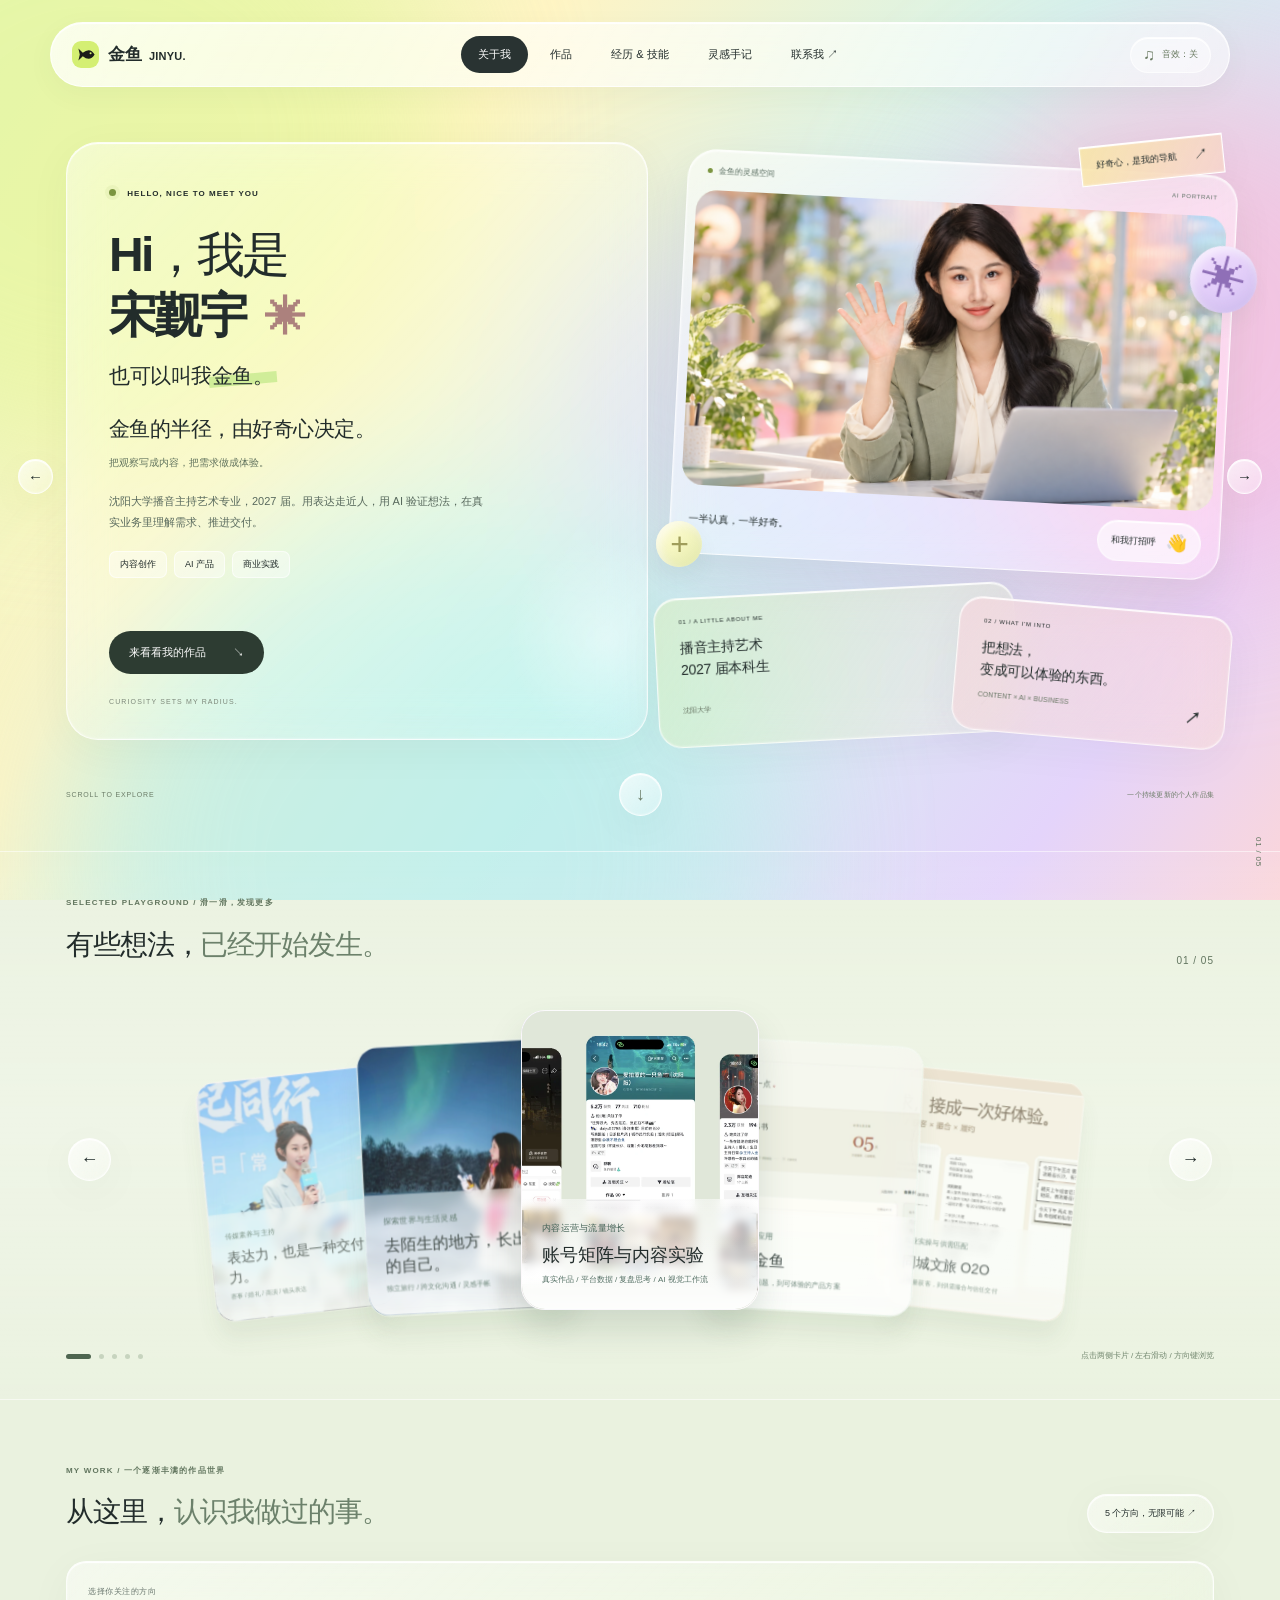
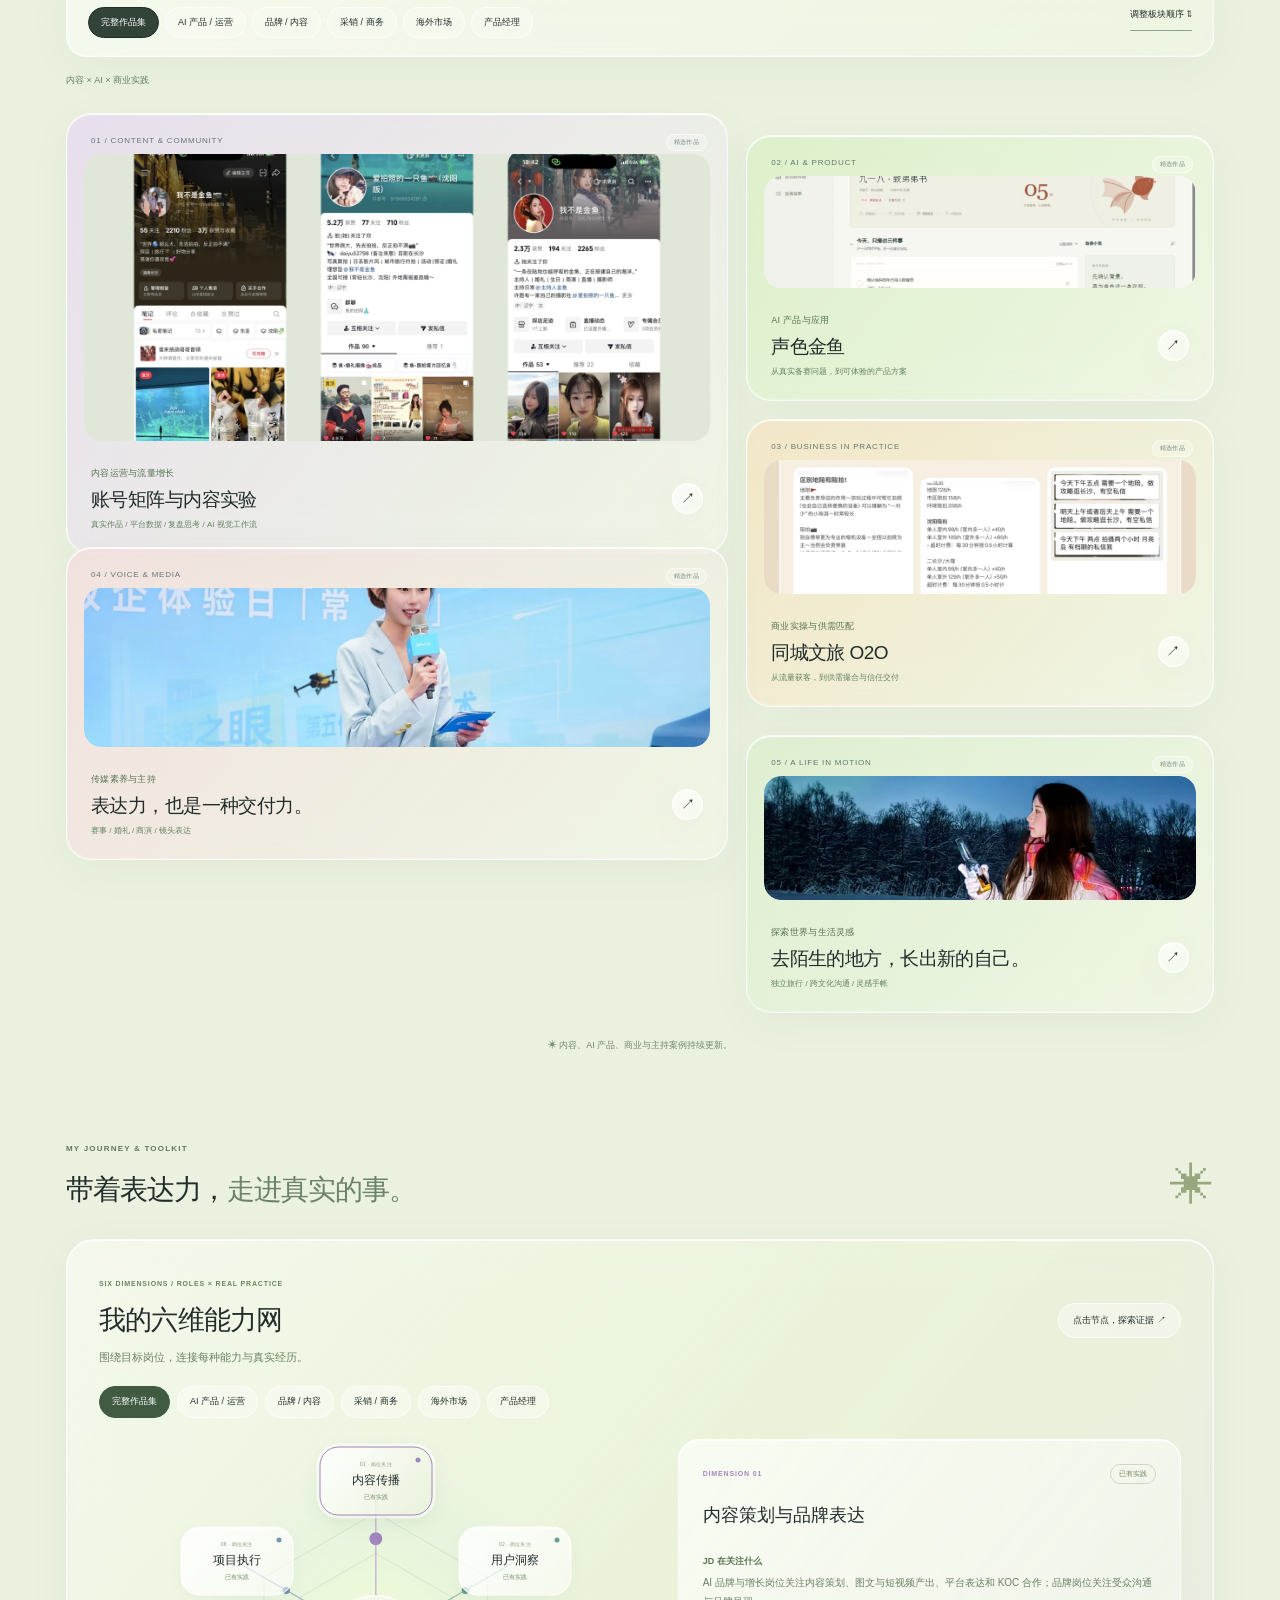
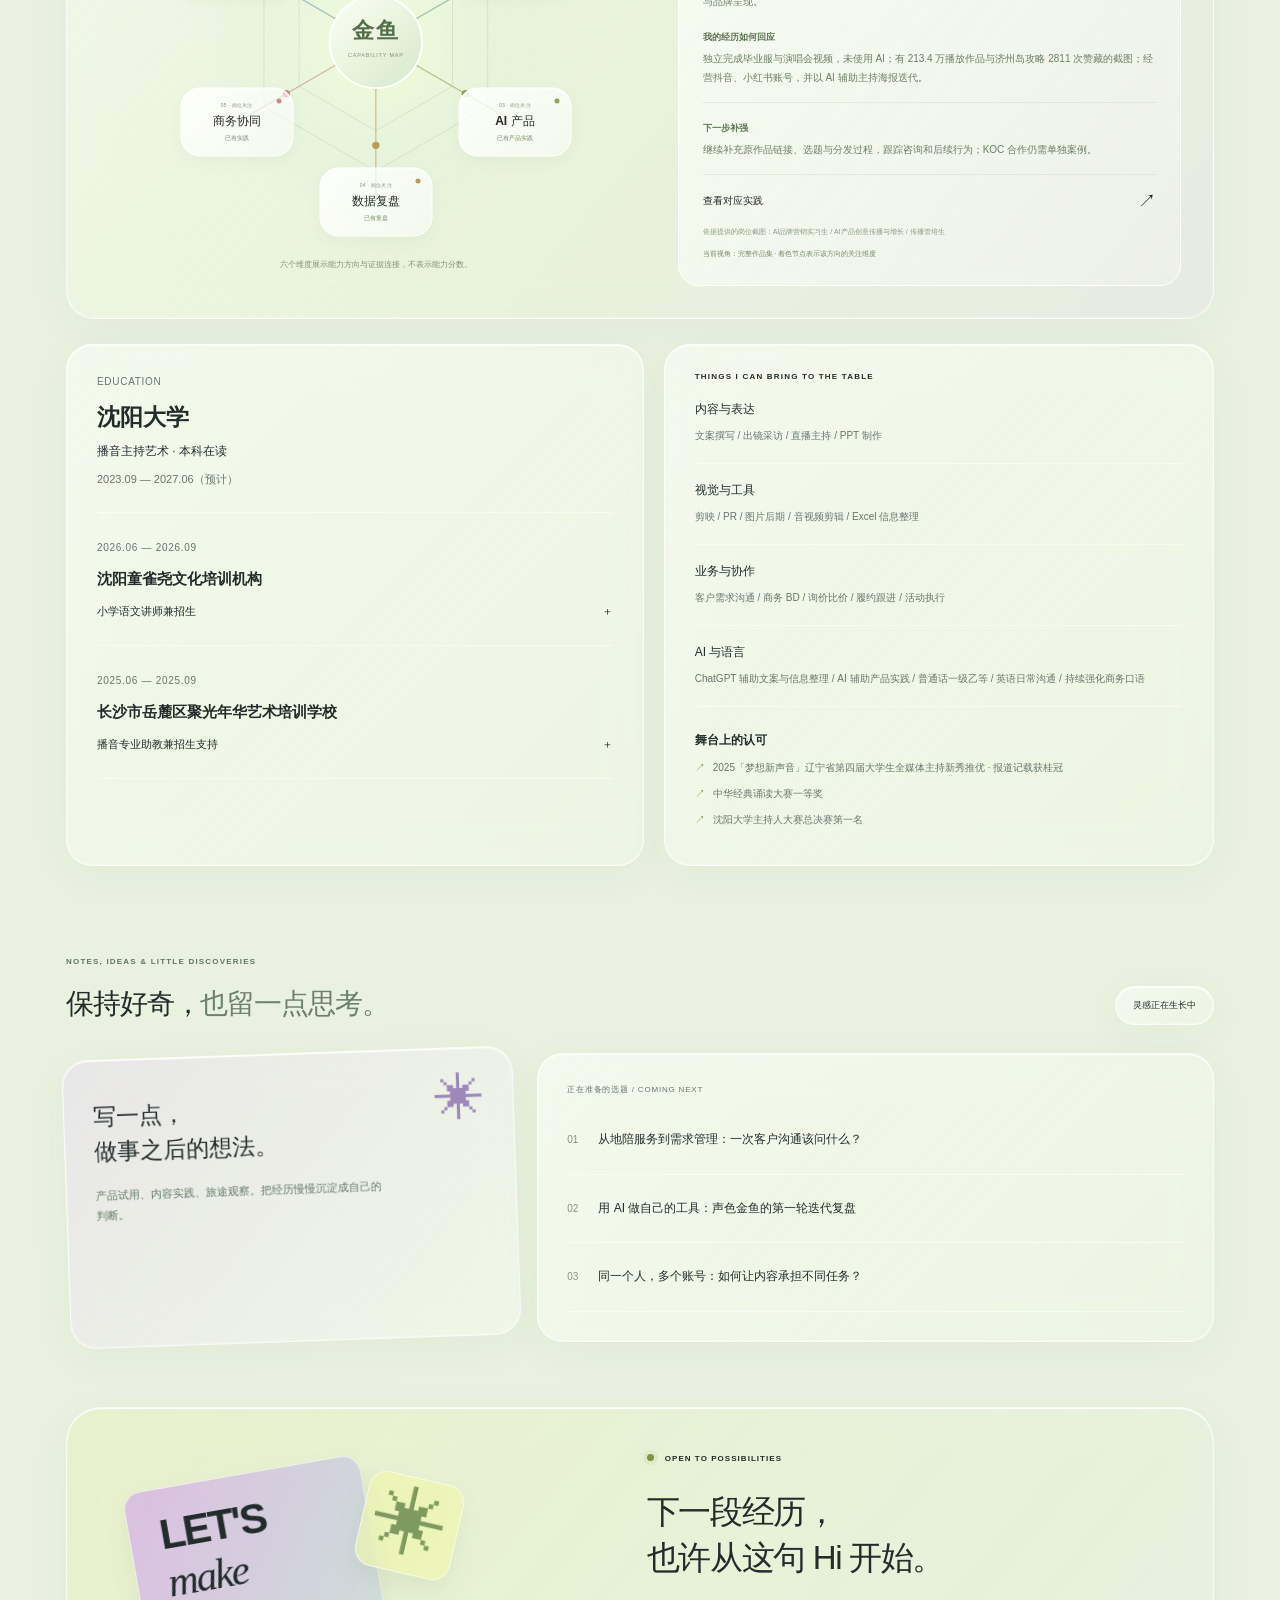
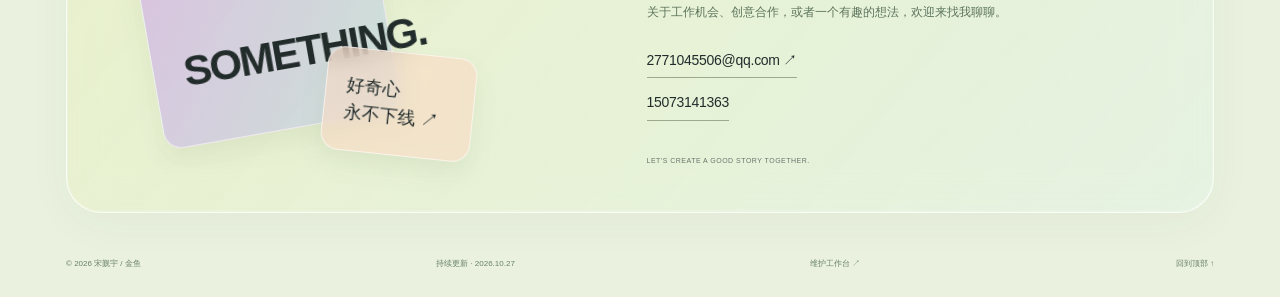
==== commit 3ef6b883: "Add travel field notes and remove standalone events module" ====
--- a/index.html
+++ b/index.html
@@ -1,10 +1,10 @@
 <!doctype html>
-<html lang="zh-CN"><head><meta charset="utf-8"><meta name="viewport" content="width=device-width,initial-scale=1"><meta name="theme-color" content="#eff5d5"><meta name="description" content="宋觐宇的个人作品集：内容创作、AI 产品与商业实践。"><title>宋觐宇 · 金鱼 | 一个正在生长的作品集</title><link rel="icon" href="assets/icon.svg"><link rel="stylesheet" href="style.css"><link rel="stylesheet" href="skeleton.css"><link rel="stylesheet" href="enhancements.css"><link rel="stylesheet" href="content-updates.css"><link rel="stylesheet" href="commerce.css"><link rel="stylesheet" href="ai-product.css"><link rel="stylesheet" href="voice.css"><script src="content.js" defer></script><script src="commerce.js" defer></script><script src="ai-product.js" defer></script><script src="voice.js" defer></script><script src="main.js" defer></script><script src="enhancements.js" defer></script></head>
+<html lang="zh-CN"><head><meta charset="utf-8"><meta name="viewport" content="width=device-width,initial-scale=1"><meta name="theme-color" content="#eff5d5"><meta name="description" content="宋觐宇的个人作品集：内容创作、AI 产品与商业实践。"><title>宋觐宇 · 金鱼 | 一个正在生长的作品集</title><link rel="icon" href="assets/icon.svg"><link rel="stylesheet" href="style.css"><link rel="stylesheet" href="skeleton.css"><link rel="stylesheet" href="enhancements.css"><link rel="stylesheet" href="content-updates.css"><link rel="stylesheet" href="commerce.css"><link rel="stylesheet" href="ai-product.css"><link rel="stylesheet" href="voice.css"><link rel="stylesheet" href="world.css"><script src="content.js" defer></script><script src="portfolio-schema.js" defer></script><script src="commerce.js" defer></script><script src="ai-product.js" defer></script><script src="voice.js" defer></script><script src="world.js" defer></script><script src="main.js" defer></script><script src="enhancements.js" defer></script></head>
 <body><a class="skip" href="#main">跳到正文</a><div class="gradient-bg" aria-hidden="true"><i></i><i></i><i></i><i></i></div><header class="nav glass"><a class="brand" href="#hello"><img src="assets/icon.svg" alt=""><b>金鱼<span> JINYU.</span></b></a><nav aria-label="主导航"><a href="#hello" class="active">关于我</a><a href="#work">作品</a><a href="#experience">经历 & 技能</a><a href="#insights">灵感手记</a><a href="#contact">联系我 ↗</a></nav><button id="sound-toggle" class="sound-toggle" type="button" aria-pressed="false" aria-label="开启页面音效"><span class="sound-icon" aria-hidden="true">♫</span><span class="sound-label">音效：关</span></button></header>
 <div class="page-rail"><button id="section-prev" class="glass round-btn" aria-label="上一个页面板块">←</button><span id="section-position">01 / 05</span><button id="section-next" class="glass round-btn" aria-label="下一个页面板块">→</button></div>
 <main id="main"><section id="hello" class="hero wrap"><div class="hero-grid"><div class="hello-copy glass"><p class="eyebrow"><span class="status-dot"></span> HELLO, NICE TO MEET YOU</p><h1>Hi，我是<br><span class="name-line">宋觐宇<span class="hello-spark">✳</span></span><span class="alias-line">也可以叫我<span>金鱼。</span></span></h1><div class="brand-manifesto"><p id="brand-slogan"></p><span id="brand-subline"></span></div><p id="intro" class="intro"></p><div class="hero-tags"><span>内容创作</span><span>AI 产品</span><span>商业实践</span></div><a class="btn dark-btn" href="#work">来看看我的作品 <span>↘</span></a><span class="tiny-caption">CURIOSITY SETS MY RADIUS.</span></div><div class="character-wrap"><div class="character-card glass" id="character-card"><div class="character-meta"><span><i class="status-dot"></i> 金鱼的灵感空间</span><span>AI PORTRAIT</span></div><img id="ai-portrait" class="ai-portrait" src="assets/jinyu-ai-hello.png" alt="基于宋觐宇照片生成的 AI 形象，坐在桌前微笑抬手打招呼"><div class="portrait-bottom"><span>一半认真，一半好奇。</span><button id="greet" class="greet-btn" aria-label="和金鱼打招呼">和我打招呼 <span class="hand">👋</span></button></div><div id="greeting" class="greeting glass" role="status">嗨，欢迎来到我的小宇宙！</div></div><span class="sticker sticker-top glass">好奇心，是我的导航 <span>↗</span></span><div class="float-orb orb-one" aria-hidden="true">✳</div><div class="float-orb orb-two" aria-hidden="true">+</div></div><a class="mini-card mini-lime glass" href="#experience"><span>01 / A LITTLE ABOUT ME</span><strong>播音主持艺术<br>2027 届本科生</strong><small>沈阳大学 <b>↗</b></small></a><a class="mini-card mini-pink glass" href="#work"><span>02 / WHAT I'M INTO</span><strong>把想法，<br>变成可以体验的东西。</strong><small>CONTENT × AI × BUSINESS <b>↗</b></small></a></div><div class="hero-foot"><span>SCROLL TO EXPLORE</span><a class="glass round-btn" href="#playground" aria-label="向下探索作品">↓</a><span>一个持续更新的个人作品集</span></div></section>
-<section id="playground" class="playground"><div class="wrap"><div class="section-head"><div><p class="eyebrow">SELECTED PLAYGROUND / 滑一滑，发现更多</p><h2>有些想法，<span>已经开始发生。</span></h2></div><span class="section-index" id="carousel-count">01 / 06</span></div><div id="carousel" class="carousel" tabindex="0" aria-label="项目轮播，可用左右方向键切换"><button id="carousel-prev" class="glass round-btn carousel-arrow prev" aria-label="上一个作品">←</button><div id="carousel-cards" class="carousel-cards"></div><button id="carousel-next" class="glass round-btn carousel-arrow next" aria-label="下一个作品">→</button></div><div class="carousel-bottom"><div id="carousel-dots" class="carousel-dots" aria-label="选择作品"></div><p>点击两侧卡片 / 左右滑动 / 方向键浏览</p></div></div></section>
-<section id="work" class="work wrap"><div class="section-head"><div><p class="eyebrow">MY WORK / 一个逐渐丰满的作品世界</p><h2>从这里，<span>认识我做过的事。</span></h2></div><span class="glass section-pill">6 个方向，无限可能 ↗</span></div><div class="rolebar glass"><div><span class="small-label">选择你关注的方向</span><div id="roles" class="roles" aria-label="按岗位浏览"></div></div><button id="customize" class="subtle-btn" aria-expanded="false" aria-controls="order-panel">调整板块顺序 ⇅</button></div><p id="role-line" class="role-line" aria-live="polite"></p><div id="order-panel" class="order-panel glass" hidden><div class="order-head"><div><b>把最相关的经历放在前面</b><p>拖动或用箭头排序，再复制专属投递链接。</p></div><button class="subtle-btn" id="reset-order">恢复岗位默认</button></div><ul id="order-list"></ul><div class="share-row"><button class="btn dark-btn" id="copy-view">复制当前投递链接 ↗</button><input id="view-url" readonly aria-label="当前投递链接"></div></div><div id="modules" class="bento-grid"></div><p class="skeleton-note">✳ 内容、AI 产品、商业与主持案例持续更新。</p></section>
+<section id="playground" class="playground"><div class="wrap"><div class="section-head"><div><p class="eyebrow">SELECTED PLAYGROUND / 滑一滑，发现更多</p><h2>有些想法，<span>已经开始发生。</span></h2></div><span class="section-index" id="carousel-count">01 / 05</span></div><div id="carousel" class="carousel" tabindex="0" aria-label="项目轮播，可用左右方向键切换"><button id="carousel-prev" class="glass round-btn carousel-arrow prev" aria-label="上一个作品">←</button><div id="carousel-cards" class="carousel-cards"></div><button id="carousel-next" class="glass round-btn carousel-arrow next" aria-label="下一个作品">→</button></div><div class="carousel-bottom"><div id="carousel-dots" class="carousel-dots" aria-label="选择作品"></div><p>点击两侧卡片 / 左右滑动 / 方向键浏览</p></div></div></section>
+<section id="work" class="work wrap"><div class="section-head"><div><p class="eyebrow">MY WORK / 一个逐渐丰满的作品世界</p><h2>从这里，<span>认识我做过的事。</span></h2></div><span class="glass section-pill">5 个方向，无限可能 ↗</span></div><div class="rolebar glass"><div><span class="small-label">选择你关注的方向</span><div id="roles" class="roles" aria-label="按岗位浏览"></div></div><button id="customize" class="subtle-btn" aria-expanded="false" aria-controls="order-panel">调整板块顺序 ⇅</button></div><p id="role-line" class="role-line" aria-live="polite"></p><div id="order-panel" class="order-panel glass" hidden><div class="order-head"><div><b>把最相关的经历放在前面</b><p>拖动或用箭头排序，再复制专属投递链接。</p></div><button class="subtle-btn" id="reset-order">恢复岗位默认</button></div><ul id="order-list"></ul><div class="share-row"><button class="btn dark-btn" id="copy-view">复制当前投递链接 ↗</button><input id="view-url" readonly aria-label="当前投递链接"></div></div><div id="modules" class="bento-grid"></div><p class="skeleton-note">✳ 内容、AI 产品、商业与主持案例持续更新。</p></section>
 <section id="experience" class="experience wrap"><div class="section-head"><div><p class="eyebrow">MY JOURNEY & TOOLKIT</p><h2>带着表达力，<span>走进真实的事。</span></h2></div><span class="note-icon">✳</span></div><div id="capabilities" class="capability-network glass"><div class="network-heading"><div><span class="eyebrow">SIX DIMENSIONS / ROLES × REAL PRACTICE</span><h3>我的六维能力网</h3><p>围绕目标岗位，连接每种能力与真实经历。</p></div><span class="network-badge">点击节点，探索证据 ↗</span></div><div id="network-role-filters" class="network-role-filters" aria-label="按目标岗位查看能力"></div><div class="network-layout"><div class="network-figure"><div id="network-chart" class="network-chart" aria-label="六维能力网络"></div><p class="network-footnote">六个维度展示能力方向与证据连接，不表示能力分数。</p></div><div id="network-detail" class="network-detail" aria-live="polite"></div></div></div><div class="experience-grid"><div class="experience-sheet glass"><div class="education"><span class="small-label">EDUCATION</span><h3>沈阳大学</h3><p>播音主持艺术 · 本科在读</p><span class="muted">2023.09 — 2027.06（预计）</span></div><div id="internships"></div></div><div class="toolkit glass"><p class="eyebrow">THINGS I CAN BRING TO THE TABLE</p><div id="skills"></div><div class="honors"><h3>舞台上的认可</h3><ul id="honors"></ul></div></div></div></section>
 <section id="insights" class="insights wrap"><div class="section-head"><div><p class="eyebrow">NOTES, IDEAS & LITTLE DISCOVERIES</p><h2>保持好奇，<span>也留一点思考。</span></h2></div><span class="glass section-pill">灵感正在生长中</span></div><div id="posts"></div><div class="notes-empty notes-grid"><div class="notes-intro glass"><span class="scribble-star">✳</span><h3>写一点，<br>做事之后的想法。</h3><p>产品试用、内容实践、旅途观察。把经历慢慢沉淀成自己的判断。</p></div><div class="notes-list glass"><p class="small-label">正在准备的选题 / COMING NEXT</p><ol id="post-ideas"></ol></div></div></section>
 <section id="contact" class="contact wrap glass"><div class="contact-collage" aria-hidden="true"><div class="collage-tile tile-a">LET'S<br><i>make</i><br>SOMETHING.</div><div class="collage-tile tile-b">✳</div><div class="collage-tile tile-c">好奇心<br>永不下线 ↗</div></div><div class="contact-copy"><p class="eyebrow"><span class="status-dot"></span> OPEN TO POSSIBILITIES</p><h2>下一段经历，<br>也许从这句 Hi 开始。</h2><p>关于工作机会、创意合作，或者一个有趣的想法，欢迎来找我聊聊。</p><div class="contact-links"><a id="email-link"></a><a id="phone-link"></a></div><span class="small-label">LET'S CREATE A GOOD STORY TOGETHER.</span></div></section></main><footer class="wrap footer"><span>© <span id="year"></span> 宋觐宇 / 金鱼</span><span>持续更新 · <span id="updated"></span></span><a href="studio.html">维护工作台 ↗</a><a href="#hello">回到顶部 ↑</a></footer>
--- a/world.css
+++ b/world.css
@@ -0,0 +1,19 @@
+.world-case{--world-ink:#2e4337;--world-soft:#6d7a6e;color:var(--world-ink)}
+.world-case *{box-sizing:border-box}.world-case h3,.world-case h4,.world-case h5{color:var(--world-ink)}
+.world-hero{display:grid;grid-template-columns:1fr 1fr;gap:28px;align-items:center;padding:35px 0 48px;min-height:500px}
+.world-hero-copy{position:relative;padding:15px 0 35px}.world-hero-copy>.eyebrow{font-size:10px;letter-spacing:1.5px}.world-hero h3{font-size:clamp(27px,3vw,42px);line-height:1.55;letter-spacing:-1.7px;margin:22px 0}.world-lead{font-size:14px;line-height:2.15;max-width:370px;color:#5b6b5f;margin:0 0 15px}.world-draft-label{font-size:10px;color:#778478;letter-spacing:.5px}
+.world-stamp{display:flex;flex-direction:column;align-items:center;justify-content:center;width:112px;height:112px;border:1px solid #aebba8;border-radius:50%;transform:rotate(-13deg);margin:28px 0 0 10px;color:#65805f;background:#e8f3cd55;outline:1px dashed #bac9af;outline-offset:-7px}.world-stamp span{font-size:7px;letter-spacing:1.3px}.world-stamp b{font-size:34px;font-weight:400;line-height:1.5}
+.world-hero-album{position:relative;min-height:460px;padding-right:8px}.world-photo{display:block;border:0;background:#fcfcf3;padding:9px 9px 0;box-shadow:0 12px 28px #32443116;text-align:left;border-radius:4px;cursor:zoom-in;color:var(--world-ink);overflow:hidden;min-width:0;transition:transform .25s,box-shadow .25s}.world-photo img{display:block;width:100%;object-fit:cover}.world-photo>span{display:flex;justify-content:space-between;gap:8px;align-items:center;min-height:45px;font-size:10px;padding:7px 5px;letter-spacing:.3px}.world-photo>span i{font-style:normal;font-size:16px;color:#6e8269}.world-photo:hover{transform:translateY(-4px) rotate(0);box-shadow:0 20px 36px #32443125}.world-photo:focus-visible{outline:3px solid #6a8f69;outline-offset:5px}
+.world-hero-main{position:absolute;width:65%;right:6px;top:4px;transform:rotate(7deg);z-index:1}.world-hero-main img{aspect-ratio:3/4;object-position:50% 50%}.world-hero-side{position:absolute;width:54%;left:0;top:244px;transform:rotate(-8deg);z-index:2}.world-hero-side img{aspect-ratio:4/3;object-position:50% 50%}.world-orbit{position:absolute;left:5px;top:95px;font-size:85px;font-weight:300;color:#9ab77c;animation:world-turn 30s linear infinite}.world-album-index{position:absolute;font-size:8px;letter-spacing:1px;bottom:0;right:0;color:#7a8b73}
+.world-jump{display:flex;align-items:center;gap:6px;flex-wrap:wrap;padding:16px 0 23px;border-top:1px solid #cdd9c7;border-bottom:1px solid #cdd9c7}.world-jump a{padding:9px 14px;font-size:11px;text-decoration:none;color:#59714e;border:1px solid #c5d5bb77;border-radius:30px;background:#eaf0d544;transition:background .2s}.world-jump a:hover{background:#dce9c7}.world-jump a:focus-visible{outline:2px solid #64835b;outline-offset:3px}
+.world-section{margin-top:62px;scroll-margin-top:22px}.world-section-head{display:flex;justify-content:space-between;gap:15px;align-items:center;margin-bottom:23px}.world-section-head .eyebrow{font-size:9px;color:#809073;letter-spacing:1.6px;margin-bottom:14px}.world-section-head h3{font-size:24px;line-height:1.6;margin:0;letter-spacing:-.7px}.world-section-head h3 span{color:#829475}.world-section-mark{font-size:50px;line-height:1;color:#a2b68b;font-weight:300}.world-section-intro{font-size:13px;line-height:1.95;color:#6b7b68;max-width:700px;margin:0 0 24px}.world-scope{font-size:10px;color:#8a9483;margin-top:-12px}.world-practice-grid{display:grid;grid-template-columns:repeat(3,minmax(0,1fr));gap:14px}.world-practice-card{padding:25px 22px 27px;border:1px solid #ffffffd9;border-radius:22px;box-shadow:0 8px 24px #40593208}.world-tint-0{background:linear-gradient(140deg,#e8efd9b3,#fffaf0c9)}.world-tint-1{background:linear-gradient(140deg,#e0ede6b3,#f4f9edc9)}.world-tint-2{background:linear-gradient(140deg,#f1e6ddbb,#faf4edc9)}.world-practice-card>.eyebrow{font-size:8px;letter-spacing:1.3px}.world-practice-card h4{font-size:22px;margin:21px 0 9px;letter-spacing:-.5px}.world-card-subtitle{font-size:11px;line-height:1.8;color:#829075;margin:0 0 23px}.world-point+.world-point{border-top:1px solid #b8c9aa4a;margin-top:20px;padding-top:17px}.world-point h5{font-size:12px;margin:0 0 10px;font-weight:650}.world-point p{font-size:12px;line-height:2.05;color:#687660;margin:0}
+.world-notebook{border:1px solid #d7decd;border-radius:21px;background:#fdfbf4;box-shadow:0 15px 38px #41532d0b;position:relative;overflow:hidden}.world-notebook:before{content:'';position:absolute;left:22px;top:0;bottom:0;border-left:1px solid #d8b5a24d;pointer-events:none}.world-notebook-top{padding:25px 30px 18px 40px;display:flex;justify-content:space-between;align-items:center;gap:15px}.world-notebook-title{font-size:9px;letter-spacing:1.5px;color:#7d896c}.world-rebuild-badge{border:1px solid #cad6bd;background:#eef2df;font-size:9px;padding:6px 10px;border-radius:30px;color:#6b7c5b}.world-tabs{display:flex;gap:5px;padding:0 24px 0 40px;border-bottom:1px solid #dce2d1}.world-tabs button{padding:15px 19px;background:transparent;border:0;border-bottom:2px solid transparent;color:#87937c;font-size:12px;cursor:pointer}.world-tabs button[aria-selected=true]{color:#3d613c;border-bottom-color:#6e8a53;font-weight:650}.world-tabs button:hover{background:#edf1df88}.world-tabs button:focus-visible{outline:2px solid #6e8a53;outline-offset:-5px}.world-notebook-panel{padding:29px 30px 23px 40px;background:repeating-linear-gradient(transparent,transparent 31px,#d8dfd027 31px,#d8dfd027 32px)}.world-notebook-panel[hidden]{display:none}.world-notebook-heading{display:grid;grid-template-columns:55px 1fr;gap:17px;margin-bottom:27px}.world-note-number{font:italic 46px/1.2 Georgia,serif;color:#c8d1b8}.world-notebook-heading h4{font-size:21px;letter-spacing:-.5px;margin:0 0 10px}.world-notebook-heading p{font-size:12px;line-height:1.9;margin:0;color:#7d866f}.world-table-labels,.world-note-row{display:grid;grid-template-columns:110px 1fr 1fr;gap:18px;padding:16px 0}.world-table-labels{font-size:9px;letter-spacing:1px;color:#9ca48f;padding:10px 0;border-bottom:1px solid #cdd6c0}.world-note-row{border-bottom:1px solid #dce3d0}.world-note-row h5{font-size:12px;margin:0;color:#4e6848;font-weight:650;line-height:1.9}.world-note-row p{font-size:12px;line-height:1.9;margin:0;color:#738069}.world-note-row p:last-child{color:#8c957f}.world-notebook-foot{font-size:10px;line-height:1.9;color:#8c987a;margin:25px 0 0}.world-rebuild-note{padding:20px 30px 23px 40px;background:#f0f1e5;display:flex;align-items:center;justify-content:space-between;gap:20px}.world-rebuild-note p{font-size:10px;line-height:1.9;color:#8a937d;margin:0;max-width:470px}.world-rebuild-note a{white-space:nowrap;text-decoration:none;border-bottom:1px solid #9fae8f;padding-bottom:5px;font-size:11px;color:#4b6341}
+.world-observation-grid{display:grid;grid-template-columns:repeat(3,minmax(0,1fr));gap:22px}.world-observation{padding:25px 0 0;border-top:1px solid #cbd9bf}.world-observation>.eyebrow{font-size:9px;letter-spacing:1.4px;color:#839771}.world-observation h4{font-size:18px;line-height:1.8;margin:18px 0 16px}.world-observation>p{font-size:12px;line-height:2;color:#79866e;margin:0}.world-question{display:flex;gap:12px;margin-top:20px;padding:17px 12px;background:#e9efdf75;border-radius:12px}.world-question>span{font-size:21px;color:#9eaf8d}.world-question p{font-size:11px;line-height:1.9;color:#7c8c6b;margin:0}
+.world-gallery-count{font-size:9px;letter-spacing:2px;color:#8e9b80}.world-photo-grid{display:grid;grid-template-columns:repeat(4,minmax(0,1fr));gap:20px 15px;align-items:start;padding:12px 3px}.world-photo-grid .world-photo img{aspect-ratio:3/4}.world-photo-grid .world-photo:nth-child(3n+1){transform:rotate(-3deg)}.world-photo-grid .world-photo:nth-child(3n+2){transform:rotate(3deg);margin-top:18px}.world-photo-grid .world-photo:nth-child(3n){transform:rotate(-1deg);margin-top:8px}.world-photo-grid .world-photo:nth-child(1) img,.world-photo-grid .world-photo:nth-child(7) img{aspect-ratio:4/3}.world-photo-grid .world-photo:nth-child(6) img{aspect-ratio:1}.world-photo-grid .world-photo:hover{transform:translateY(-5px) rotate(0);z-index:1}.world-photo-grid .world-photo>span{font-size:9px;min-height:45px;line-height:1.8}.world-caption{font-size:10px;line-height:1.9;color:#919b85;margin:22px 0 0}.world-reflections{display:grid;gap:22px}.world-reflection{display:grid;grid-template-columns:190px 1fr;gap:0;border:1px solid #edf1e5;border-radius:18px;overflow:hidden;background:linear-gradient(120deg,#f8f8ecc7,#e9f0df66)}.world-reflection-image{position:relative;min-height:185px}.world-reflection-image img{width:100%;height:100%;position:absolute;object-fit:cover}.world-reflection-image:after{content:'';position:absolute;inset:0;background:linear-gradient(0deg,#26342088,transparent 70%)}.world-reflection-image>span{position:absolute;bottom:15px;left:17px;color:white;font-size:8px;letter-spacing:1.1px;z-index:1}.world-reflection-copy{padding:28px 32px}.world-reflection-copy h4{font-size:21px;line-height:1.6;letter-spacing:-.5px;margin:0 0 16px}.world-reflection-copy p{font-size:13px;line-height:2.15;color:#78836c;margin:0}.world-closing{margin-top:65px;text-align:center;padding:30px 10px 15px;position:relative;border-top:1px solid #d6e0c9}.world-closing-spark{font-size:47px;color:#9db783;display:inline-block;margin-top:5px}.world-closing p{font-size:27px;line-height:1.8;letter-spacing:-1px;color:#5b7650;margin:15px 0 20px}.world-closing>span:last-child{font-size:8px;letter-spacing:2.7px;color:#97a087}
+
+@keyframes world-turn{to{transform:rotate(360deg)}}
+@media(min-width:761px){.bento-grid[data-module-count="5"] .bento-card:last-child .filled-cover{object-position:center 45%}}
+@media(max-width:1050px){.world-hero{gap:20px}.world-hero-album{min-height:420px}.world-hero-side{top:215px}.world-photo-grid{gap:15px 10px}.world-practice-card{padding:23px 17px}.world-practice-card h4{font-size:20px}.world-observation-grid{gap:16px}.world-note-row,.world-table-labels{grid-template-columns:90px 1fr 1fr;gap:12px}}
+@media(max-width:760px){.world-hero{grid-template-columns:1fr;gap:10px;padding:14px 0 20px;min-height:0}.world-hero-copy{padding:8px 0 0}.world-hero-copy>.eyebrow{font-size:8px;letter-spacing:1.1px}.world-hero h3{font-size:30px;line-height:1.55;letter-spacing:-1.4px;margin:21px 0 18px}.world-lead{font-size:13px;line-height:2;max-width:100%}.world-draft-label{font-size:9px}.world-stamp{position:absolute;right:0;top:15px;width:73px;height:73px;opacity:.55;margin:0;pointer-events:none}.world-stamp span{font-size:4.5px;letter-spacing:.6px}.world-stamp b{font-size:23px}.world-hero-album{min-height:410px;margin-top:22px;width:min(100%,390px);justify-self:center}.world-hero-main{width:64%;right:12px}.world-hero-side{width:53%;left:6px;top:225px}.world-orbit{font-size:64px;left:16px;top:70px}.world-album-index{font-size:7px;bottom:8px;right:6px;letter-spacing:.5px}.world-photo>span{min-height:37px;font-size:9px;padding:6px 2px}.world-photo{padding:7px 7px 0}.world-jump{gap:6px;padding:15px 0}.world-jump a{font-size:10px;padding:8px 10px}.world-section{margin-top:43px}.world-section-head{margin-bottom:20px}.world-section-head .eyebrow{font-size:8px;letter-spacing:1.1px;line-height:1.9;margin-bottom:11px}.world-section-head h3{font-size:21px;line-height:1.6}.world-section-head h3 span{display:block}.world-section-mark{font-size:38px}.world-practice-grid{grid-template-columns:1fr;gap:14px}.world-practice-card{padding:25px 23px}.world-practice-card h4{font-size:22px;margin:16px 0 7px}.world-card-subtitle{margin-bottom:20px}.world-point h5{font-size:13px}.world-point p{font-size:12px;line-height:2}.world-section-intro{font-size:12px;line-height:2}.world-scope{font-size:10px}.world-notebook:before{left:13px}.world-notebook-top{padding:20px 17px 18px 25px;gap:8px}.world-notebook-title{font-size:7px;letter-spacing:.8px}.world-rebuild-badge{font-size:8px;padding:5px 8px;white-space:nowrap}.world-tabs{padding-left:25px;padding-right:13px;gap:0}.world-tabs button{font-size:11px;padding:12px 12px;flex:1}.world-notebook-panel{padding:24px 18px 24px 25px}.world-notebook-heading{grid-template-columns:38px 1fr;gap:9px;margin-bottom:18px}.world-note-number{font-size:34px}.world-notebook-heading h4{font-size:19px}.world-notebook-heading p{font-size:11px;line-height:1.9}.world-table-labels{display:none}.world-note-row{grid-template-columns:1fr;padding:18px 0;gap:9px}.world-note-row h5{font-size:13px}.world-note-row p{font-size:12px;line-height:1.95}.world-note-row p:last-child{padding-left:12px;border-left:2px solid #d8e1c8}.world-notebook-foot{font-size:10px;margin-top:20px}.world-rebuild-note{display:block;padding:18px 19px 22px 25px}.world-rebuild-note p{font-size:10px;margin-bottom:16px}.world-rebuild-note a{display:inline-block;font-size:11px}.world-observation-grid{grid-template-columns:1fr;gap:25px}.world-observation{padding-top:21px}.world-observation h4{font-size:19px;margin:14px 0 12px}.world-observation>p{font-size:12px}.world-question{margin-top:15px;padding:15px}.world-photo-grid{grid-template-columns:repeat(2,minmax(0,1fr));gap:18px 14px;padding:8px 3px}.world-photo-grid .world-photo>span{font-size:8px;min-height:42px;line-height:1.7}.world-caption{font-size:9px}.world-reflections{gap:18px}.world-reflection{grid-template-columns:1fr}.world-reflection-image{min-height:190px}.world-reflection-image img{object-position:center 42%}.world-reflection-copy{padding:25px 22px}.world-reflection-copy h4{font-size:20px}.world-reflection-copy p{font-size:12px;line-height:2.1}.world-closing{margin-top:45px;padding-top:23px}.world-closing p{font-size:23px}.bento-grid[data-module-count="5"] .bento-card:last-child{grid-column:1/-1}.bento-grid[data-module-count="5"] .bento-card:last-child .bento-caption p{max-width:100%}}
+@media(max-width:380px){.world-hero h3{font-size:27px}.world-stamp{display:none}.world-hero-album{min-height:360px}.world-hero-side{top:195px}.world-notebook-title{font-size:6px}.world-hero-main{right:7px}.world-practice-card{padding:23px 18px}}
+@media(prefers-reduced-motion:reduce){.world-orbit{animation:none}.world-photo{transition:none}}
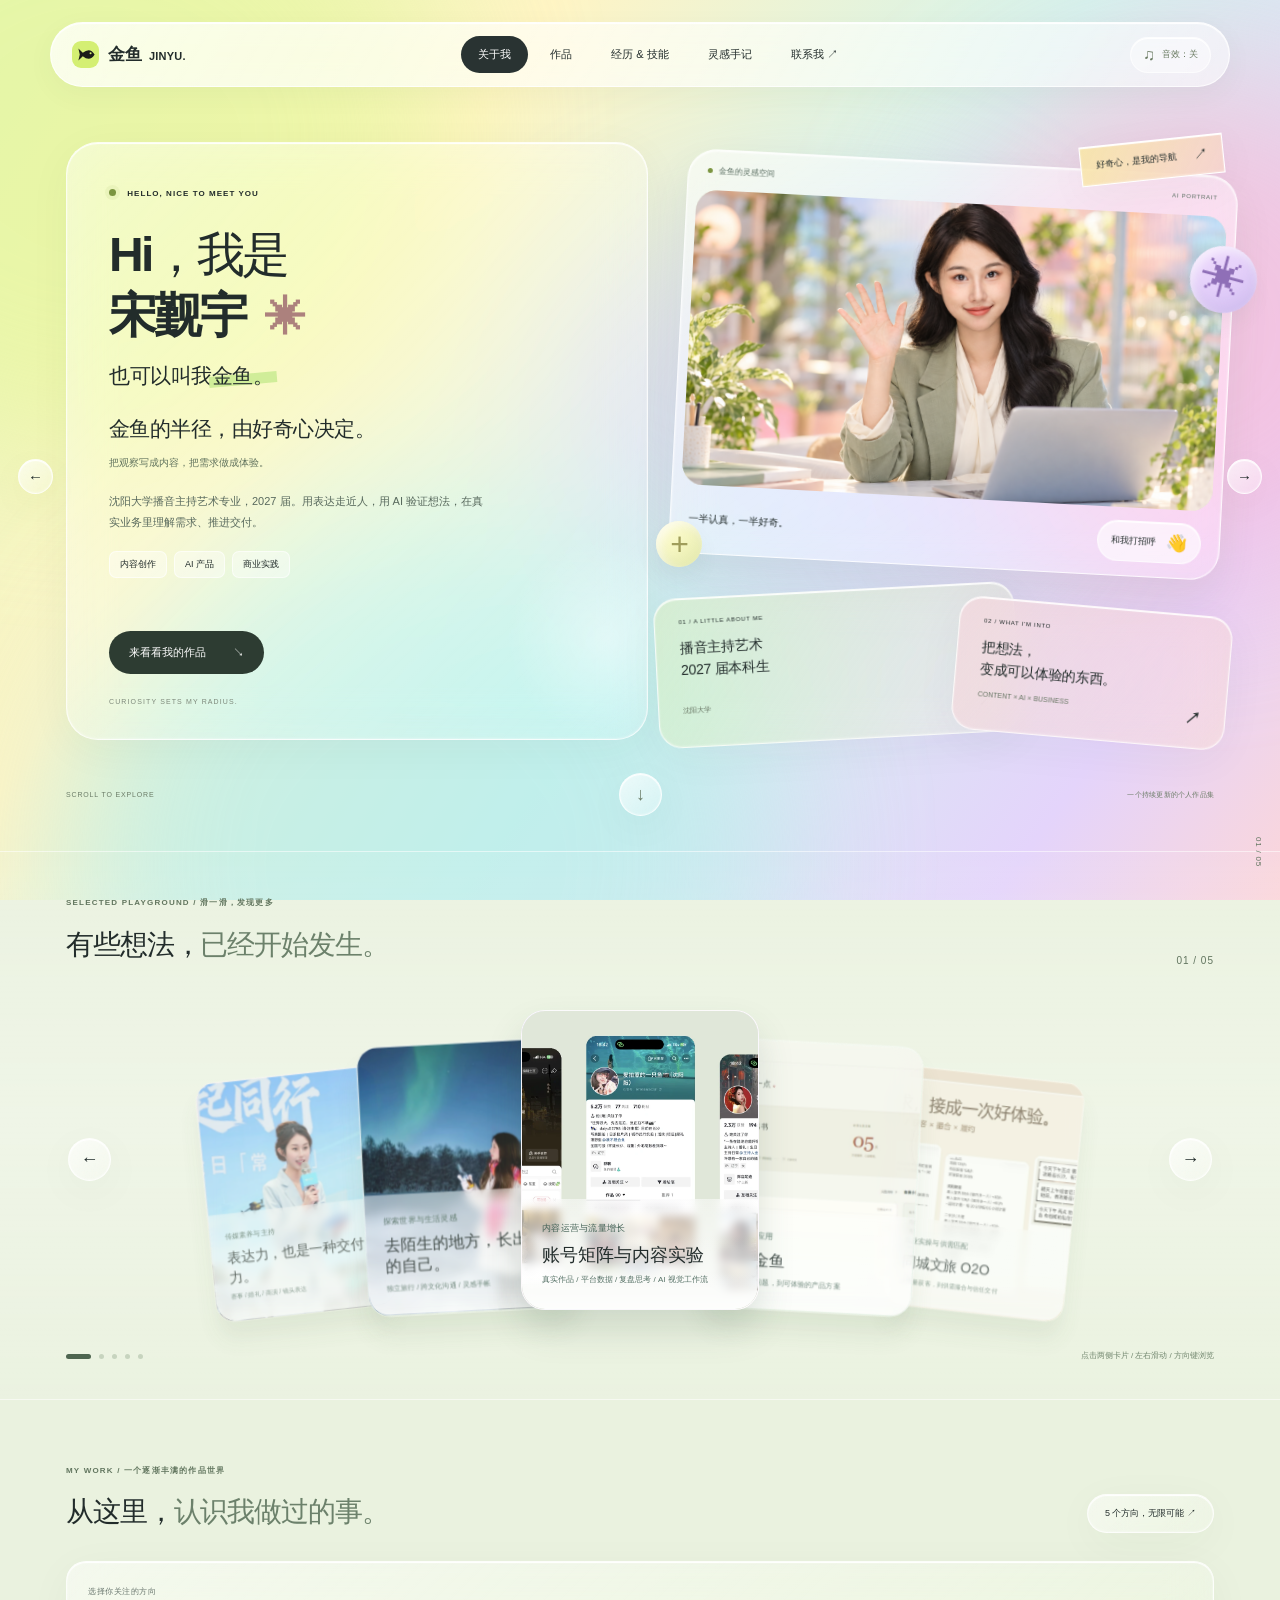
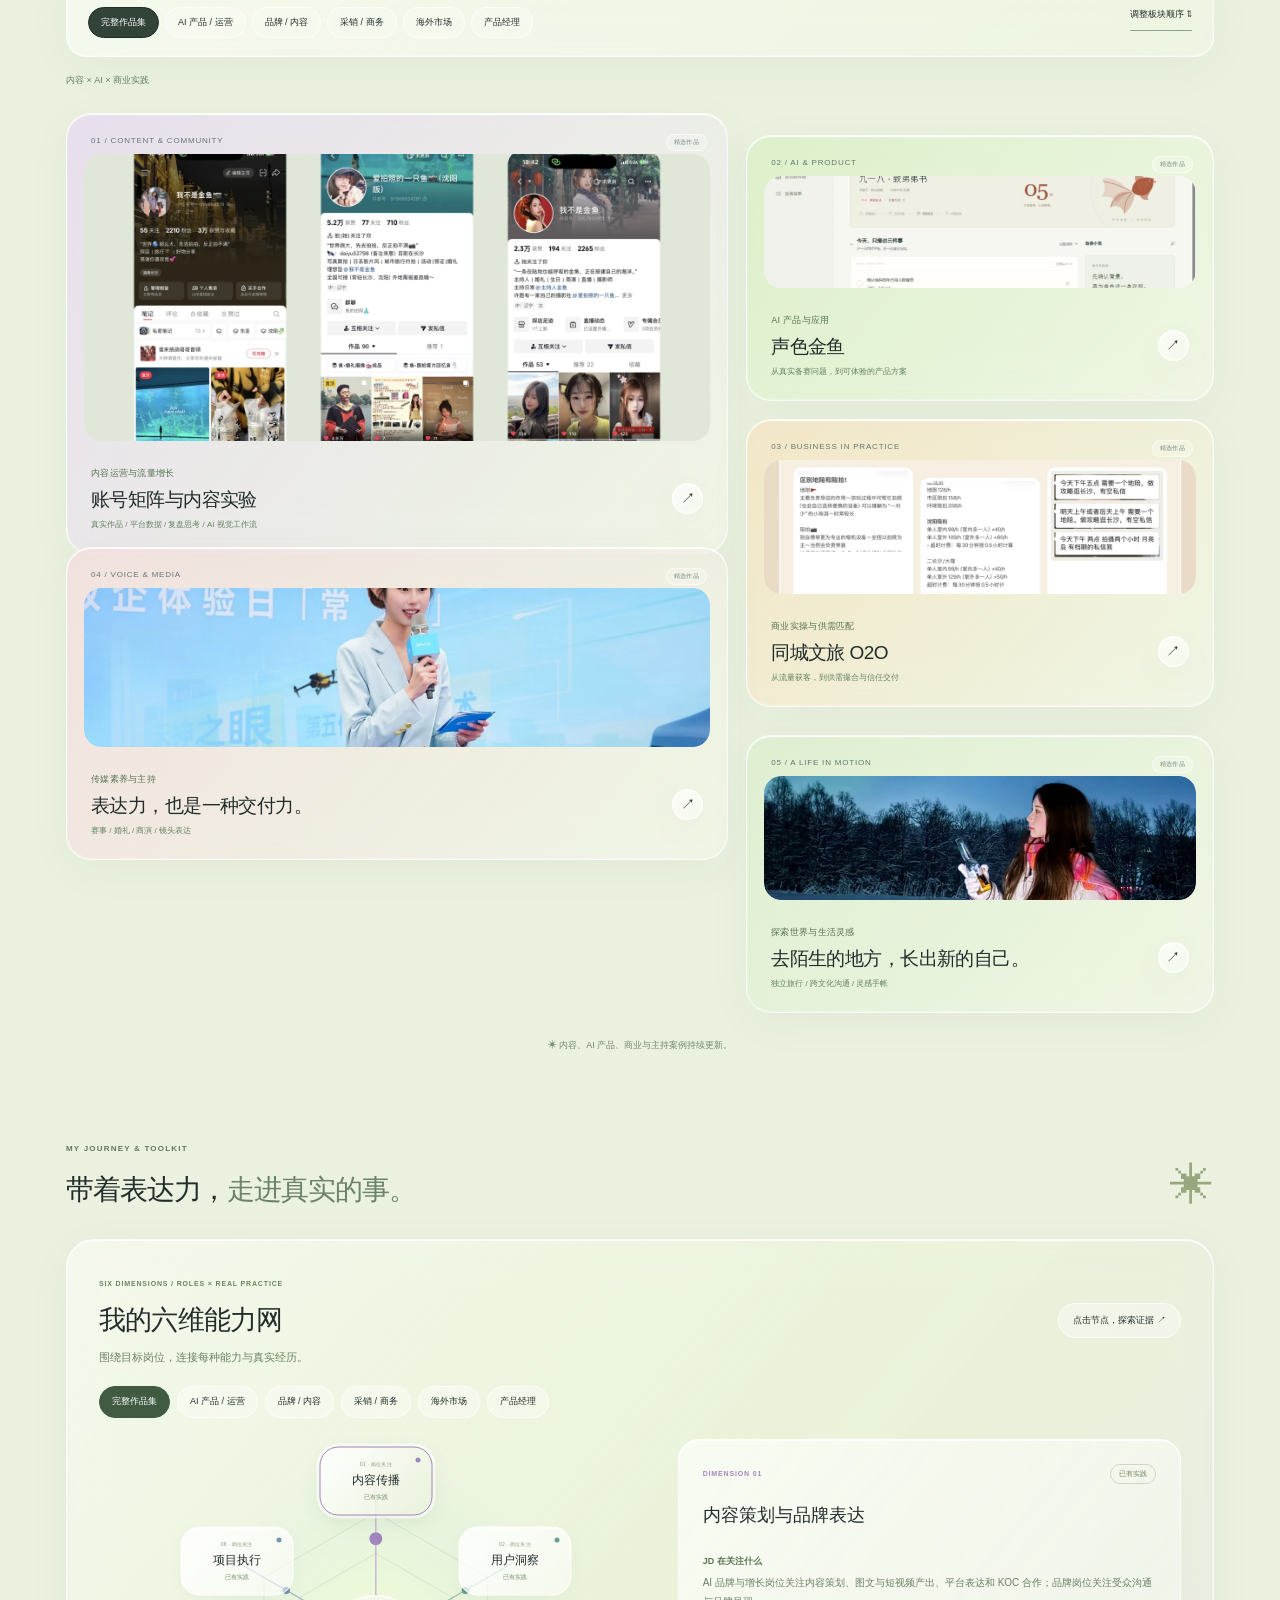
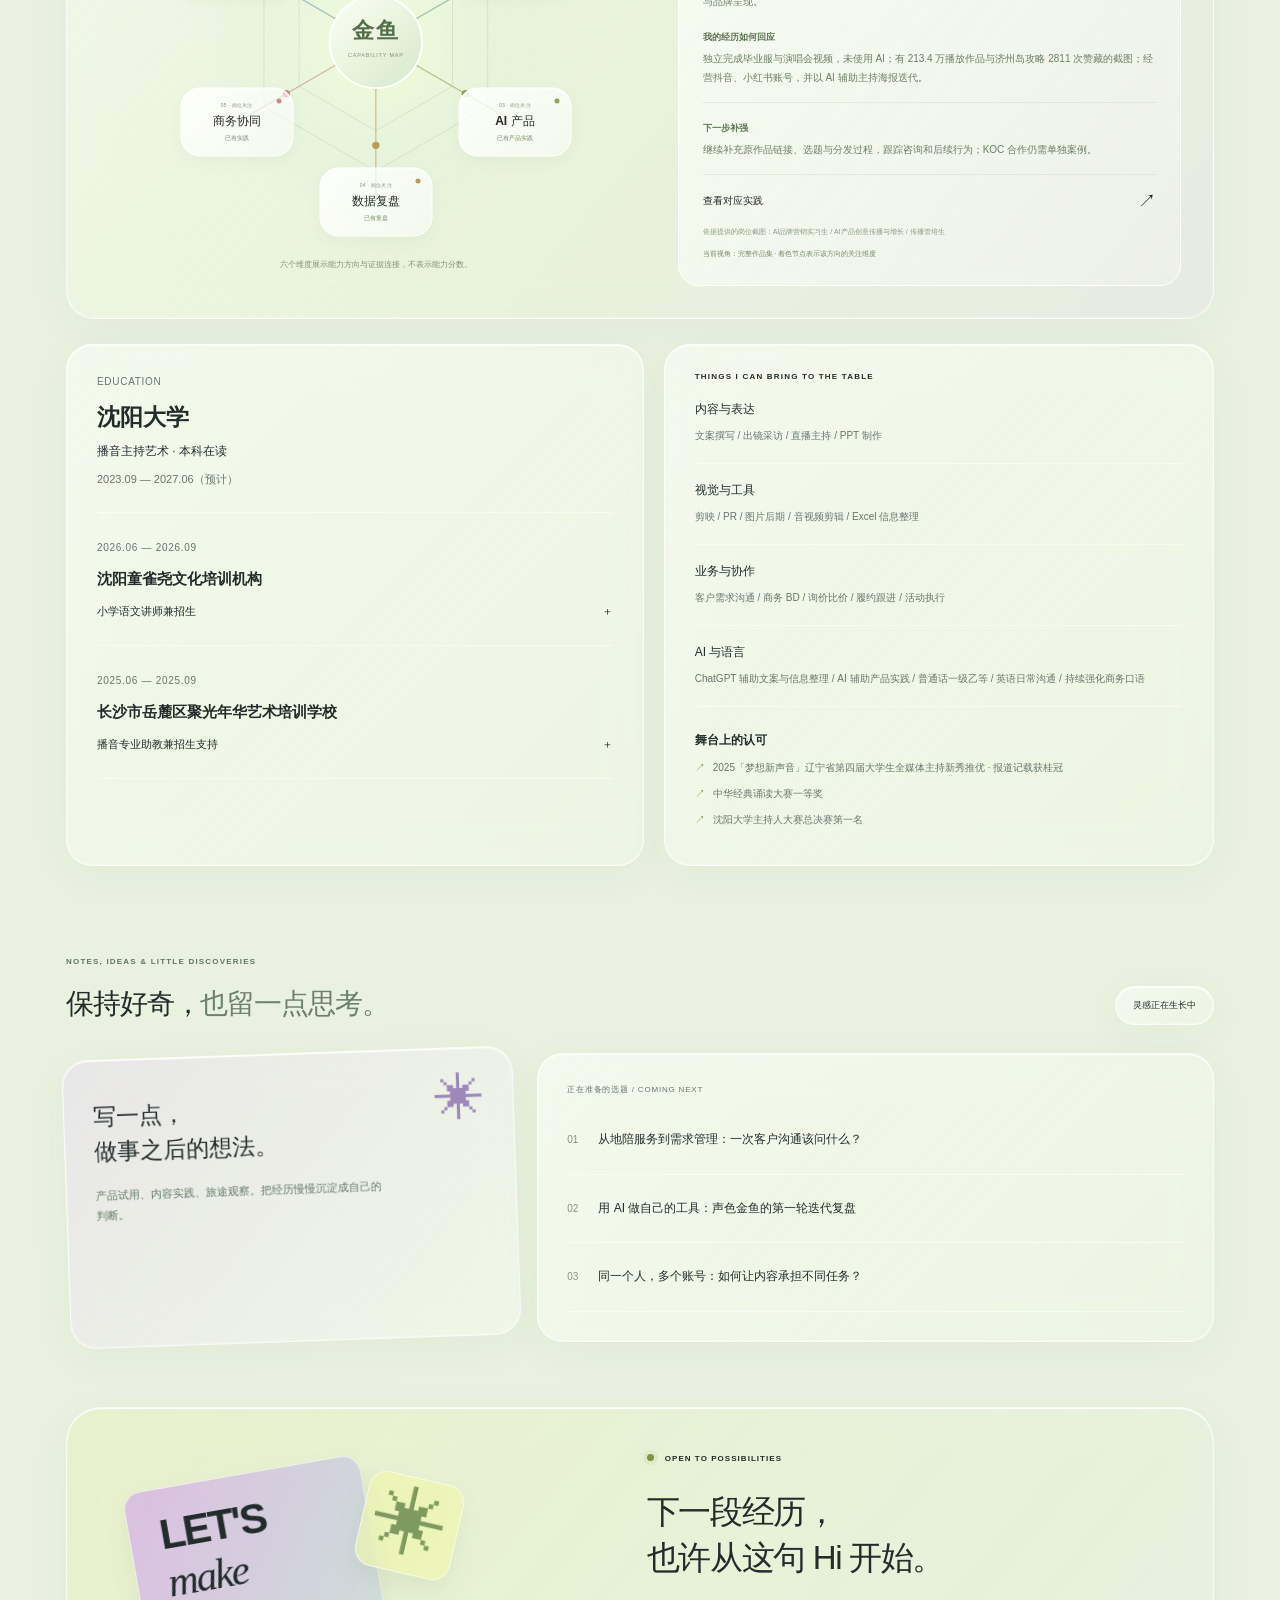
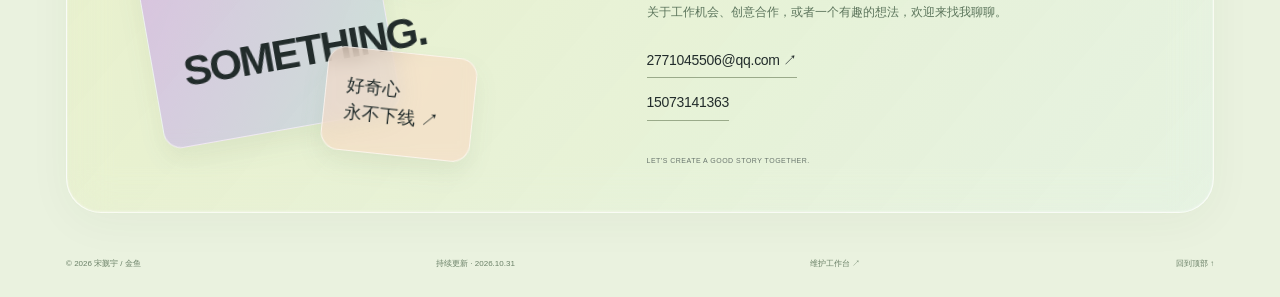
==== commit 4bbf61dc: "Show five account IDs and link Xiaohongshu profiles" ====
--- a/index.html
+++ b/index.html
@@ -1,5 +1,5 @@
 <!doctype html>
-<html lang="zh-CN"><head><meta charset="utf-8"><meta name="viewport" content="width=device-width,initial-scale=1"><meta name="theme-color" content="#eff5d5"><meta name="description" content="宋觐宇的个人作品集：内容创作、AI 产品与商业实践。"><title>宋觐宇 · 金鱼 | 一个正在生长的作品集</title><link rel="icon" href="assets/icon.svg"><link rel="stylesheet" href="style.css"><link rel="stylesheet" href="skeleton.css"><link rel="stylesheet" href="enhancements.css"><link rel="stylesheet" href="content-updates.css"><link rel="stylesheet" href="commerce.css"><link rel="stylesheet" href="ai-product.css"><link rel="stylesheet" href="voice.css"><link rel="stylesheet" href="world.css"><script src="content.js" defer></script><script src="portfolio-schema.js" defer></script><script src="commerce.js" defer></script><script src="ai-product.js" defer></script><script src="voice.js" defer></script><script src="world.js" defer></script><script src="main.js" defer></script><script src="enhancements.js" defer></script></head>
+<html lang="zh-CN"><head><meta charset="utf-8"><meta name="viewport" content="width=device-width,initial-scale=1"><meta name="theme-color" content="#eff5d5"><meta name="description" content="宋觐宇的个人作品集：内容创作、AI 产品与商业实践。"><title>宋觐宇 · 金鱼 | 一个正在生长的作品集</title><link rel="icon" href="assets/icon.svg"><link rel="stylesheet" href="style.css"><link rel="stylesheet" href="skeleton.css"><link rel="stylesheet" href="enhancements.css"><link rel="stylesheet" href="content-updates.css"><link rel="stylesheet" href="commerce.css"><link rel="stylesheet" href="ai-product.css"><link rel="stylesheet" href="voice.css"><link rel="stylesheet" href="world.css"><script src="content.js" defer></script><script src="portfolio-schema.js" defer></script><script src="accounts.js" defer></script><script src="commerce.js" defer></script><script src="ai-product.js" defer></script><script src="voice.js" defer></script><script src="world.js" defer></script><script src="main.js" defer></script><script src="enhancements.js" defer></script></head>
 <body><a class="skip" href="#main">跳到正文</a><div class="gradient-bg" aria-hidden="true"><i></i><i></i><i></i><i></i></div><header class="nav glass"><a class="brand" href="#hello"><img src="assets/icon.svg" alt=""><b>金鱼<span> JINYU.</span></b></a><nav aria-label="主导航"><a href="#hello" class="active">关于我</a><a href="#work">作品</a><a href="#experience">经历 & 技能</a><a href="#insights">灵感手记</a><a href="#contact">联系我 ↗</a></nav><button id="sound-toggle" class="sound-toggle" type="button" aria-pressed="false" aria-label="开启页面音效"><span class="sound-icon" aria-hidden="true">♫</span><span class="sound-label">音效：关</span></button></header>
 <div class="page-rail"><button id="section-prev" class="glass round-btn" aria-label="上一个页面板块">←</button><span id="section-position">01 / 05</span><button id="section-next" class="glass round-btn" aria-label="下一个页面板块">→</button></div>
 <main id="main"><section id="hello" class="hero wrap"><div class="hero-grid"><div class="hello-copy glass"><p class="eyebrow"><span class="status-dot"></span> HELLO, NICE TO MEET YOU</p><h1>Hi，我是<br><span class="name-line">宋觐宇<span class="hello-spark">✳</span></span><span class="alias-line">也可以叫我<span>金鱼。</span></span></h1><div class="brand-manifesto"><p id="brand-slogan"></p><span id="brand-subline"></span></div><p id="intro" class="intro"></p><div class="hero-tags"><span>内容创作</span><span>AI 产品</span><span>商业实践</span></div><a class="btn dark-btn" href="#work">来看看我的作品 <span>↘</span></a><span class="tiny-caption">CURIOSITY SETS MY RADIUS.</span></div><div class="character-wrap"><div class="character-card glass" id="character-card"><div class="character-meta"><span><i class="status-dot"></i> 金鱼的灵感空间</span><span>AI PORTRAIT</span></div><img id="ai-portrait" class="ai-portrait" src="assets/jinyu-ai-hello.png" alt="基于宋觐宇照片生成的 AI 形象，坐在桌前微笑抬手打招呼"><div class="portrait-bottom"><span>一半认真，一半好奇。</span><button id="greet" class="greet-btn" aria-label="和金鱼打招呼">和我打招呼 <span class="hand">👋</span></button></div><div id="greeting" class="greeting glass" role="status">嗨，欢迎来到我的小宇宙！</div></div><span class="sticker sticker-top glass">好奇心，是我的导航 <span>↗</span></span><div class="float-orb orb-one" aria-hidden="true">✳</div><div class="float-orb orb-two" aria-hidden="true">+</div></div><a class="mini-card mini-lime glass" href="#experience"><span>01 / A LITTLE ABOUT ME</span><strong>播音主持艺术<br>2027 届本科生</strong><small>沈阳大学 <b>↗</b></small></a><a class="mini-card mini-pink glass" href="#work"><span>02 / WHAT I'M INTO</span><strong>把想法，<br>变成可以体验的东西。</strong><small>CONTENT × AI × BUSINESS <b>↗</b></small></a></div><div class="hero-foot"><span>SCROLL TO EXPLORE</span><a class="glass round-btn" href="#playground" aria-label="向下探索作品">↓</a><span>一个持续更新的个人作品集</span></div></section>
--- a/content-updates.css
+++ b/content-updates.css
@@ -1,4 +1,5 @@
 /* The content module now carries real work, a platform matrix and case studies. */
+.account-image-button{display:block;width:100%;padding:0;border:0;background:none;cursor:zoom-in;border-radius:11px}.account-image-button:focus-visible,.account-actions>a:focus-visible,.account-actions>button:focus-visible{outline:2px solid #527252;outline-offset:4px}.account-id{display:flex;align-items:center;gap:7px;margin-top:14px;color:#758369;font-size:9px}.account-id>span{white-space:nowrap}.account-id input{min-width:0;width:100%;background:#ffffff70;border:1px solid #dce5d3;border-radius:6px;padding:7px 6px;font:11px/1.4 ui-monospace,monospace;color:#405c41;cursor:text}.account-actions{display:flex;flex-wrap:wrap;gap:8px;align-items:center;margin-top:12px}.account-actions>a,.account-actions>button{display:inline-block;border:1px solid #cfdcc6;padding:8px 10px;border-radius:20px;font-size:10px;line-height:1.6;text-decoration:none;color:#496545;background:#f8fcf1;cursor:pointer}.account-actions>.account-home-link{background:#405d45;color:white;border-color:#405d45}.account-copy-status{display:block;min-height:17px;font-size:9px;color:#537549;line-height:1.8;margin-top:8px}.account-tile .account-search-note{font-size:9px;line-height:1.8;color:#8a947d}.account-info{min-width:0}@media(max-width:760px){.account-image-button{grid-column:1;grid-row:1/3;width:91px;align-self:start}.account-tile{min-height:215px}.account-id{font-size:8px;gap:5px;margin-top:10px}.account-id input{font-size:10px;padding:6px 5px}.account-actions{gap:6px;margin-top:9px}.account-actions>a,.account-actions>button{font-size:9px;padding:7px 9px}}
 #case-dialog .dialog-top{position:sticky;top:0;z-index:6;background:linear-gradient(120deg,#f4f8efed,#eef5e9eb);backdrop-filter:blur(15px);padding:9px 10px;border-radius:18px;border:1px solid #fff9;gap:15px}.content-overview{padding-top:5px}.overview-heading>.eyebrow{font-size:8px;letter-spacing:.13em;color:#738364}.overview-heading h3{font-size:27px;font-weight:550;margin:12px 0 10px}.overview-heading>p{font-size:11px;color:#75816a;line-height:1.9}.content-metrics{display:grid;grid-template-columns:repeat(4,1fr);gap:10px;margin:23px 0}.content-metrics>div{border:1px solid #fff;background:linear-gradient(130deg,#ffffffa1,#e5ecd54a);border-radius:17px;padding:20px 17px}.content-metrics b{display:block;font-size:27px;font-weight:500;letter-spacing:-.045em;line-height:1.3;color:#3c5944}.content-metrics span{display:block;font-size:10px;margin-top:10px;color:#4d644b}.content-metrics small{display:block;font-size:8px;line-height:1.8;color:#849079;margin-top:6px}.account-matrix{display:grid;grid-template-columns:repeat(3,1fr);gap:13px;margin-top:28px}.account-tile{text-align:left;background:linear-gradient(135deg,#ffffff9e,#ffffff38);border:1px solid #fff;border-radius:18px;padding:13px;overflow:hidden;transition:transform .25s}.account-tile:hover{transform:translateY(-4px)}.account-platform{font-size:8px;display:block;color:#6c8364;letter-spacing:.05em;margin-bottom:12px}.account-tile img{width:100%;height:228px;object-fit:cover;object-position:top;border-radius:11px;box-shadow:0 8px 20px #2c44220b}.account-tile>div{padding:15px 3px 4px}.account-tile h4{font-size:14px;font-weight:500;margin-bottom:10px;line-height:1.6}.account-tile b{font-size:9px;font-weight:400;color:#596f52}.account-tile p{font-size:9px;color:#7b8c72;margin:8px 0 0;line-height:1.7}.content-study-tabs{position:sticky;top:65px;z-index:5;display:flex;flex-wrap:wrap;gap:6px;padding:12px 9px;background:#f1f6eaf2;backdrop-filter:blur(16px);border:1px solid #fff;border-radius:16px;margin:32px 0 24px}.content-study-tabs button{font-size:10px;background:#ffffff75;border:1px solid #e1e8d4;border-radius:23px;padding:10px 13px;line-height:1.6;color:#65775a}.content-study-tabs button.active{background:#405d45;border-color:#405d45;color:#fff}.study-heading>.eyebrow{font-size:8px;letter-spacing:.08em;color:#85916f}.study-heading h3{font-size:25px;line-height:1.5;font-weight:550;letter-spacing:-.025em;margin:14px 0 10px}.study-heading>p{font-size:11px;line-height:1.8;color:#728467}.study-metrics{grid-template-columns:repeat(auto-fit,minmax(170px,1fr));margin-bottom:24px}.study-metrics b{font-size:24px}.study-metrics>div{padding:18px}.study-thought{display:grid;grid-template-columns:1fr 1fr;gap:12px;margin-top:16px}.study-thought>div{padding:20px;border-radius:14px;background:#dfeacf65;border:1px solid #fff}.study-thought>div:last-child{background:#e5dfef55}.study-thought span{font-size:10px;font-weight:500;color:#58734d}.study-thought p{font-size:11px;color:#6f8066;line-height:1.95;margin:10px 0 0}.content-workflow{display:grid;grid-template-columns:repeat(4,1fr);gap:9px;margin:25px 0}.content-workflow>div{background:#fff6;border:1px solid #fff;border-radius:15px;padding:19px 15px}.content-workflow span{font-size:9px;color:#98a17f;letter-spacing:.1em}.content-workflow h4{font-size:13px;font-weight:500;margin:13px 0 10px;line-height:1.5}.content-workflow p{font-size:10px;color:#738569;line-height:1.9;margin:0}#content-study-panel{scroll-margin-top:135px}.content-overview>.source-note{margin-top:15px}.content-study-tabs [role=tab]:focus-visible{outline-offset:2px}
 @media(max-width:760px){#case-dialog .dialog-top{padding:8px;margin-bottom:19px}.content-metrics{grid-template-columns:1fr 1fr;gap:9px;margin-block:20px}.content-metrics>div{padding:17px 14px;border-radius:15px}.content-metrics b{font-size:24px}.content-metrics span{font-size:9px;margin-top:9px}.content-metrics small{font-size:7px;line-height:1.8}.overview-heading>.eyebrow{font-size:6px}.overview-heading h3{font-size:23px}.overview-heading>p{font-size:10px}.account-matrix{grid-template-columns:1fr;gap:11px;margin-top:22px}.account-tile{display:grid;grid-template-columns:91px 1fr;gap:0 15px;padding:13px;align-items:center;min-height:160px}.account-platform{grid-column:2;align-self:end;font-size:8px;margin-bottom:4px}.account-tile img{grid-column:1;grid-row:1/3;width:91px;height:140px;border-radius:10px;object-fit:cover;object-position:top}.account-tile>div{grid-column:2;grid-row:2;align-self:start;padding:7px 0 0}.account-tile h4{font-size:14px;margin-bottom:9px}.account-tile b{font-size:8px;line-height:1.7}.account-tile p{font-size:8px;margin-top:7px}.content-study-tabs{top:57px;padding:9px 6px;border-radius:14px;gap:5px;margin-block:26px 21px}.content-study-tabs button{font-size:8px;line-height:1.5;padding:8px 9px}.study-heading h3{font-size:22px}.study-heading>.eyebrow{font-size:6px}.study-heading>p{font-size:10px}.study-metrics{grid-template-columns:1fr 1fr}.study-metrics>div:last-child:nth-child(odd){grid-column:1/3}.study-metrics b{font-size:23px}.study-thought{grid-template-columns:1fr;gap:10px}.study-thought>div{padding:17px}.study-thought p{font-size:10px}.content-workflow{grid-template-columns:1fr 1fr;gap:9px}.content-workflow>div{padding:17px 13px}.content-workflow h4{font-size:12px}.content-workflow p{font-size:9px}#content-study-panel{scroll-margin-top:155px}}
 @media print{.content-study-tabs{position:static}.account-matrix{grid-template-columns:repeat(3,1fr)}.content-metrics{break-inside:avoid}.study-thought{break-inside:avoid}#case-dialog .dialog-top{position:static}}
